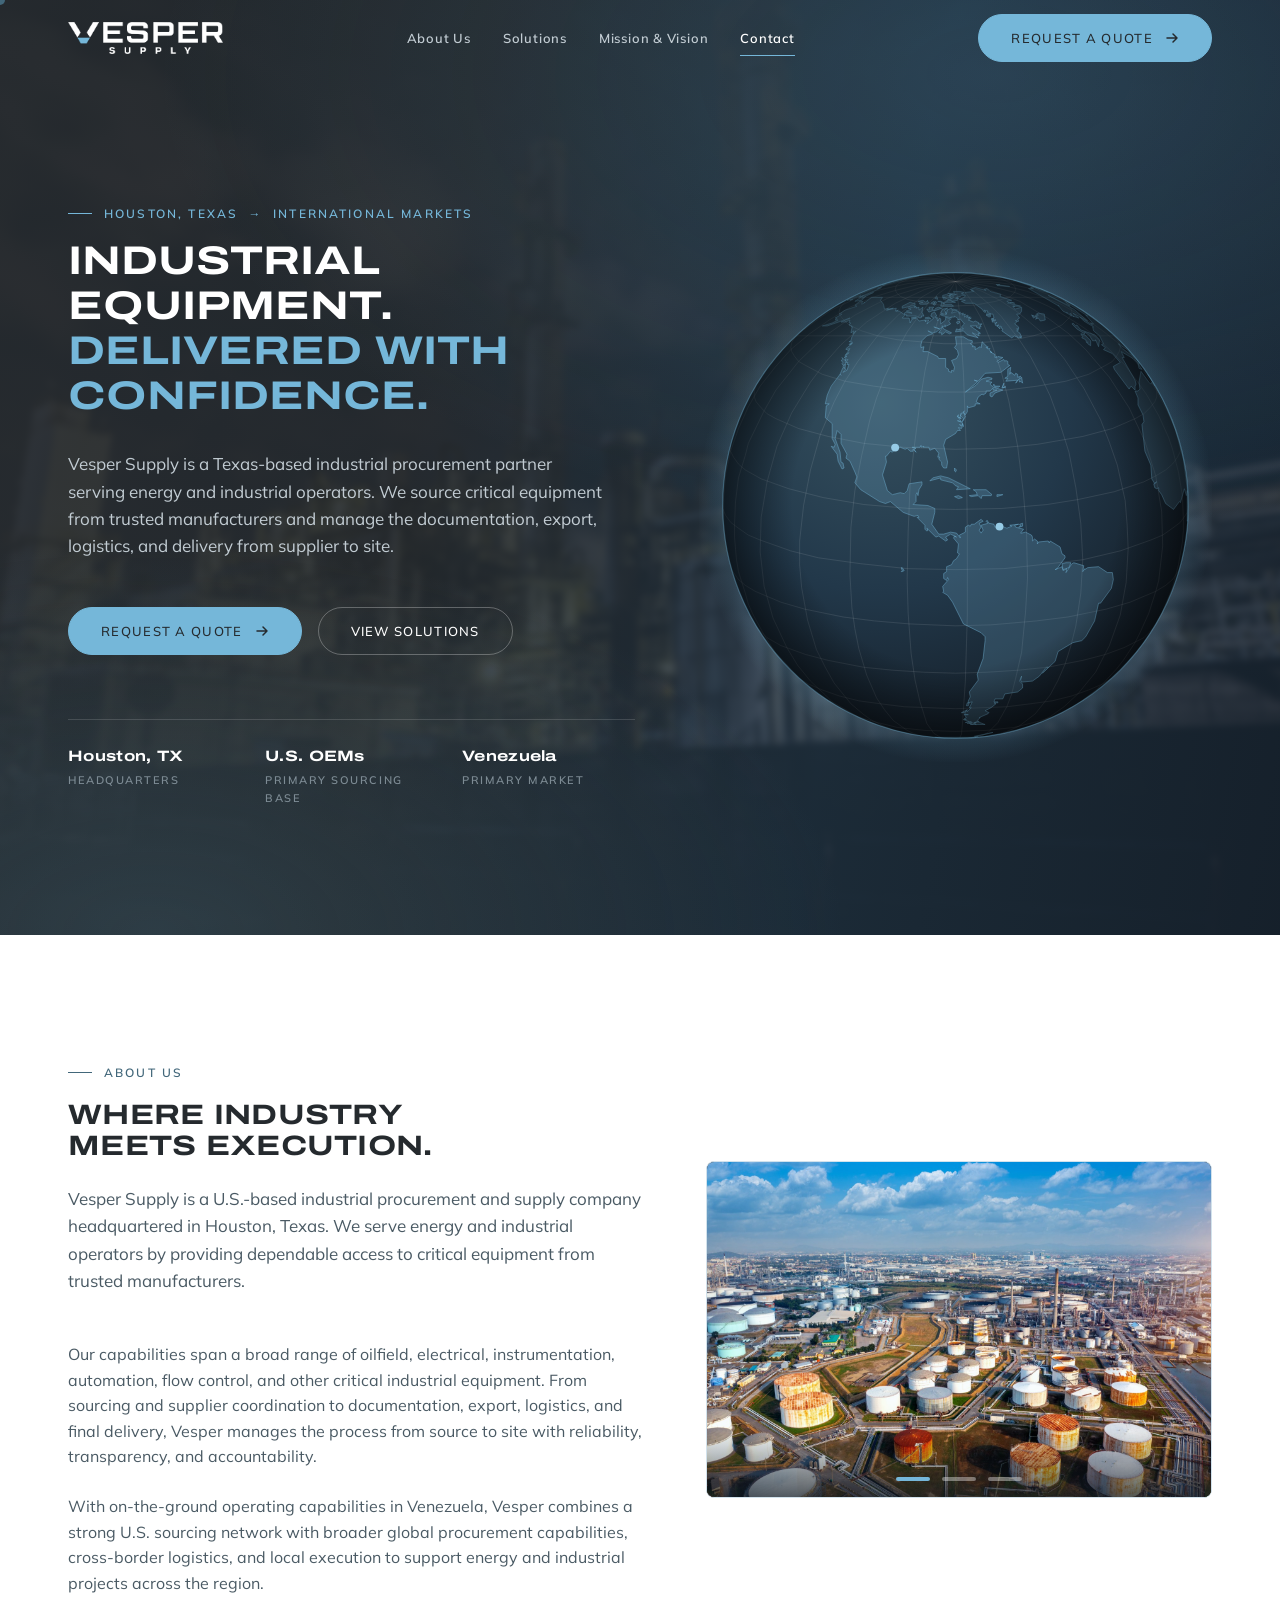
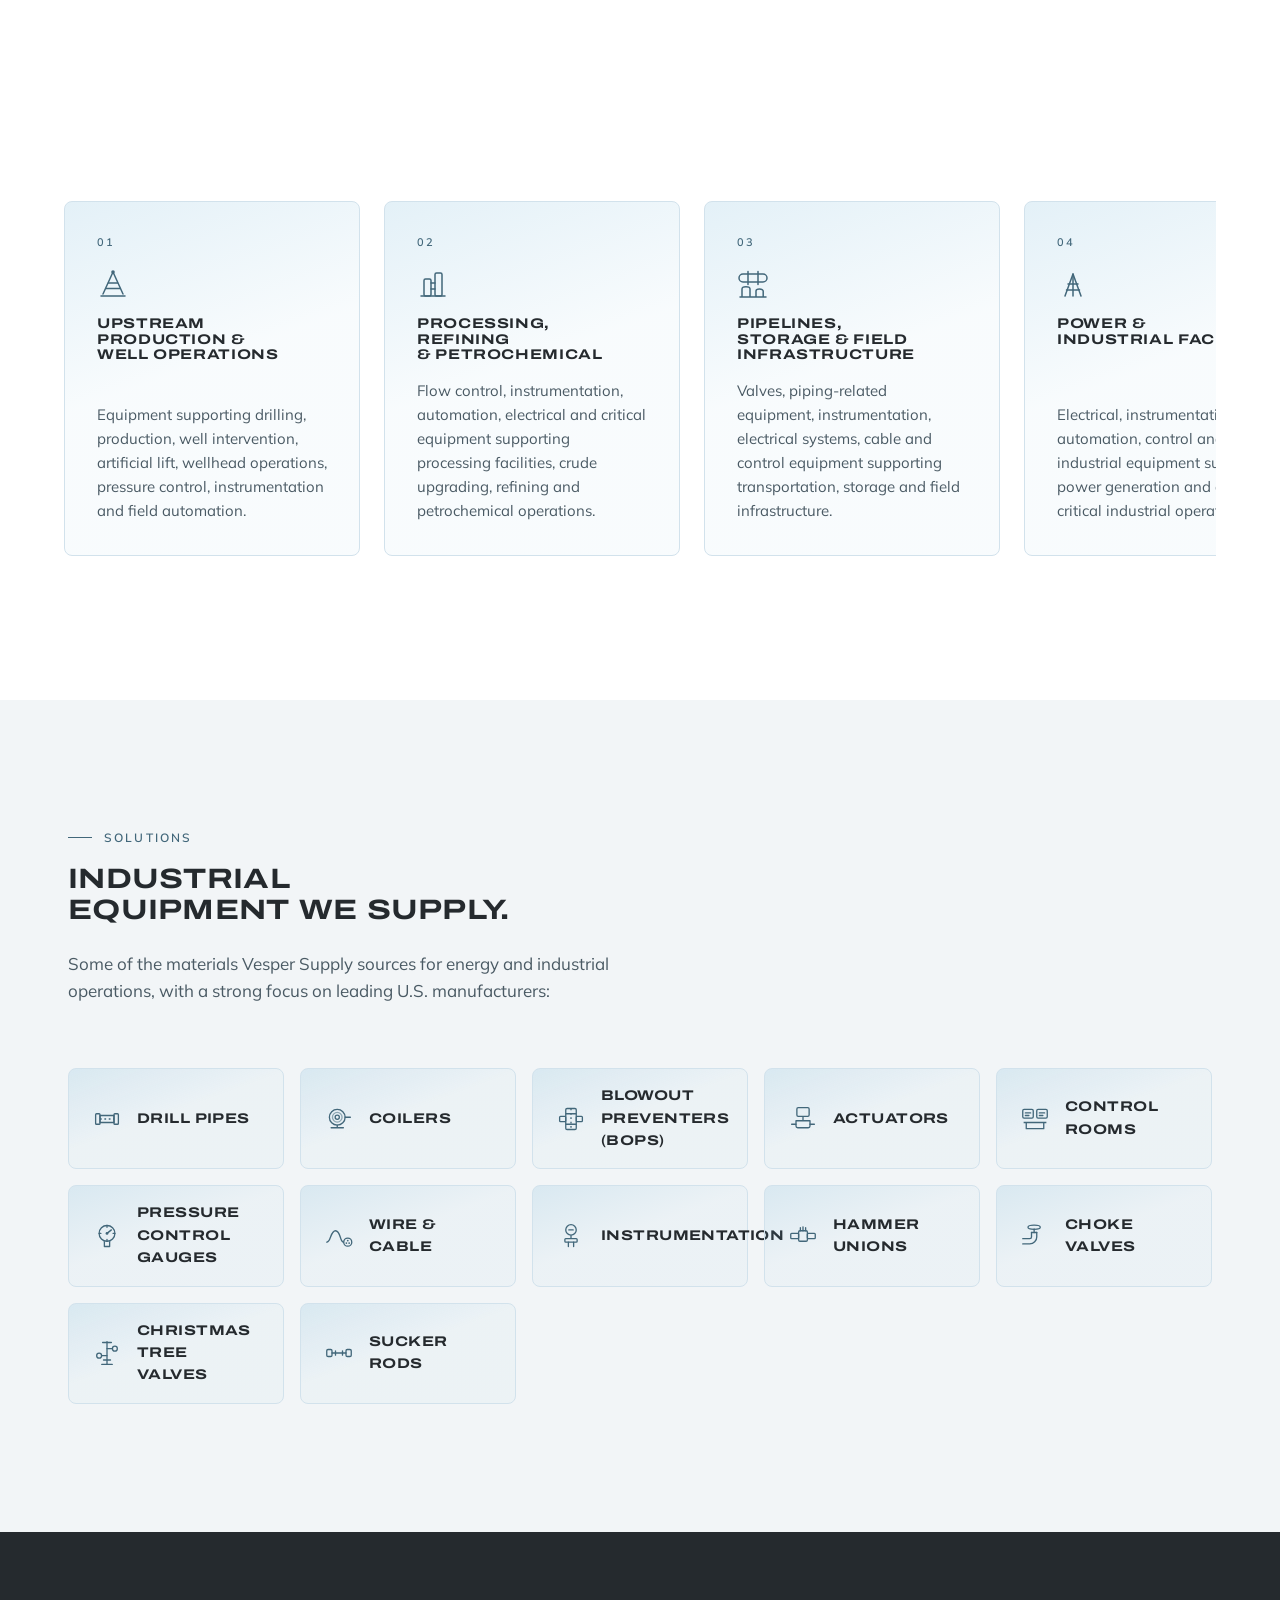
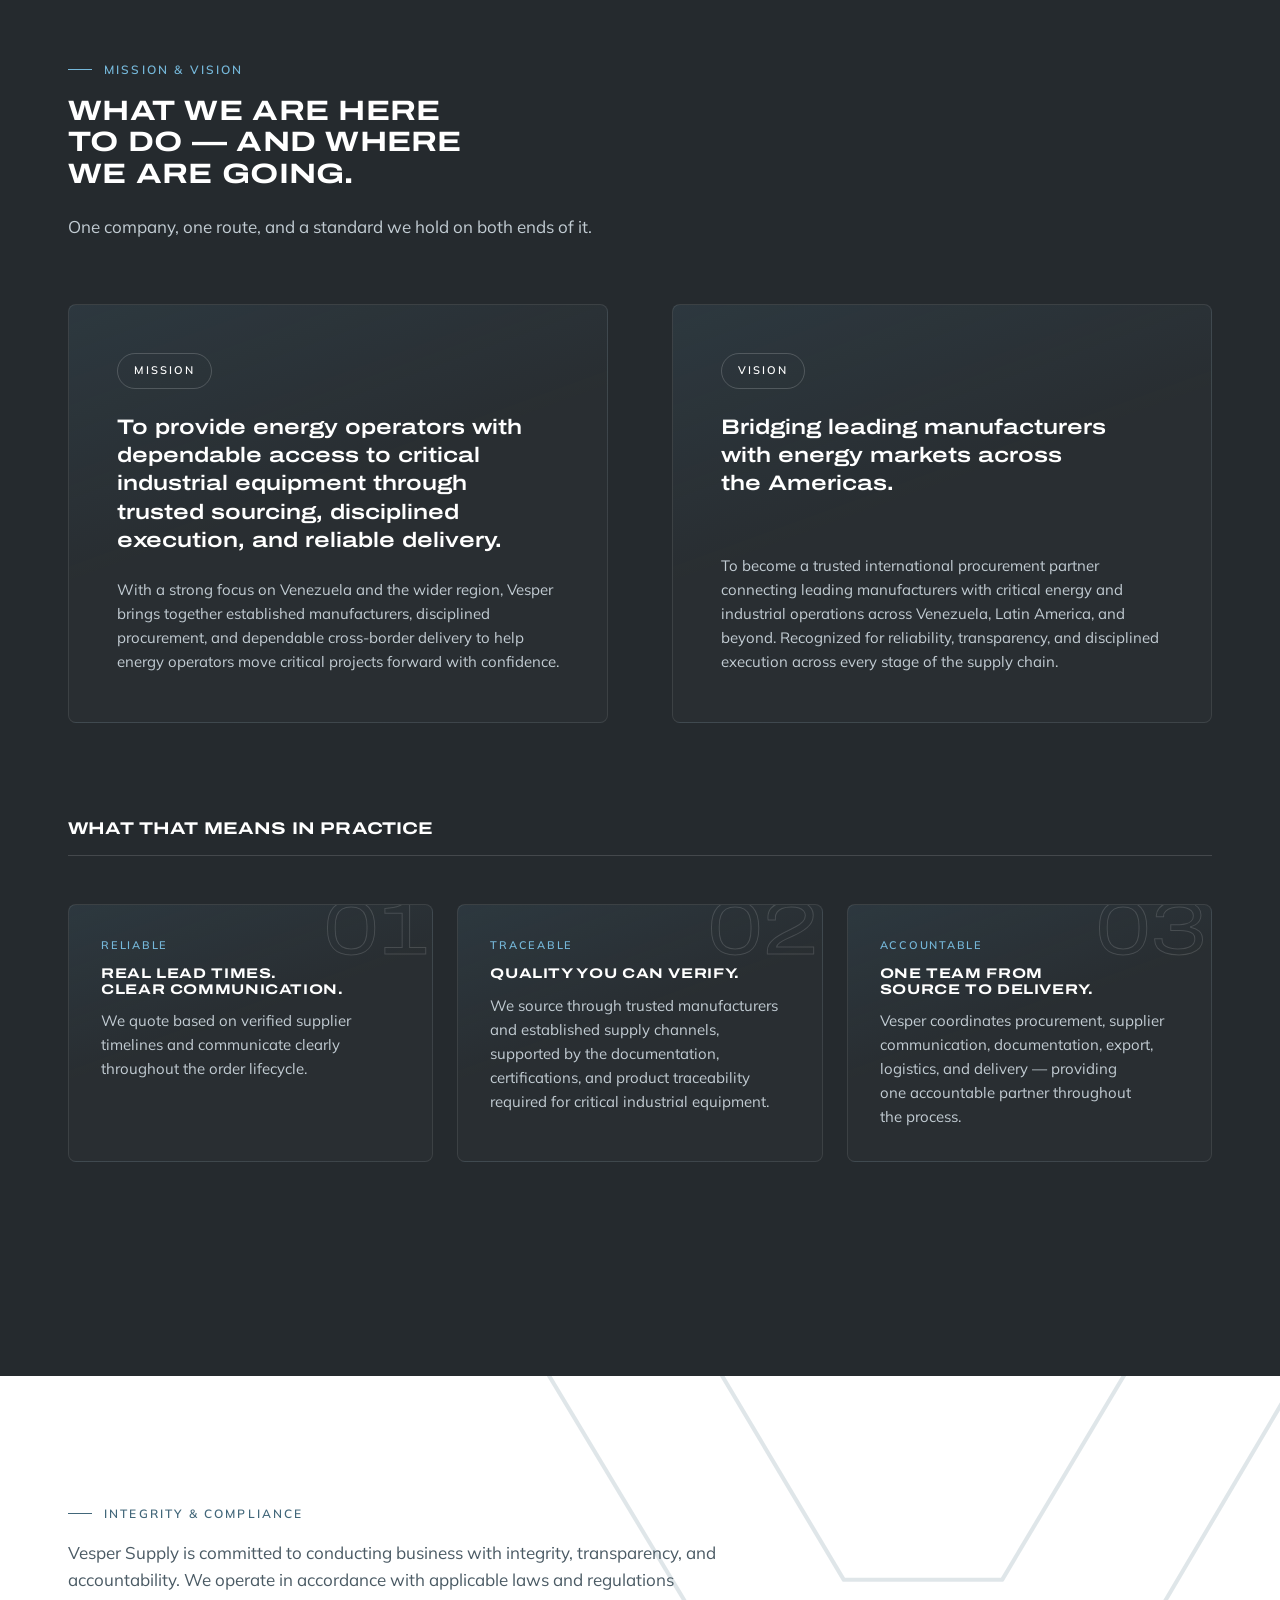
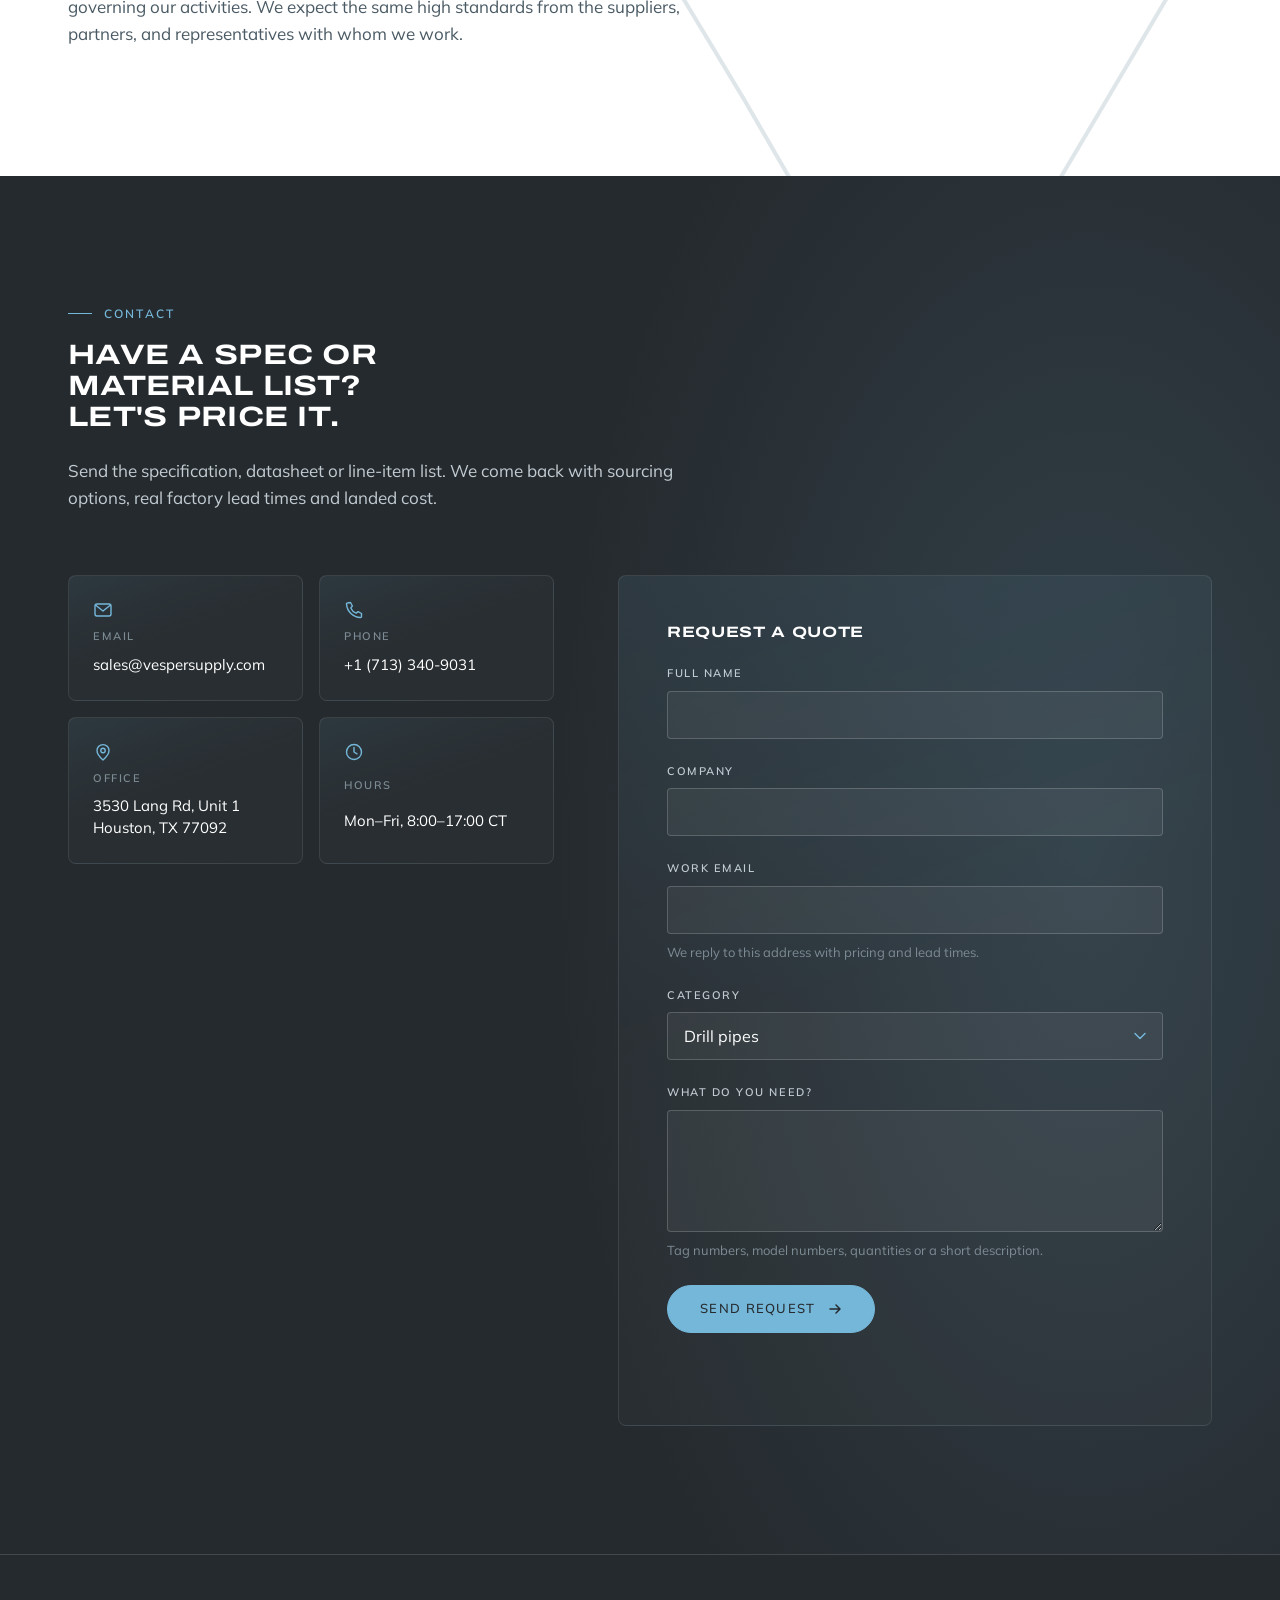
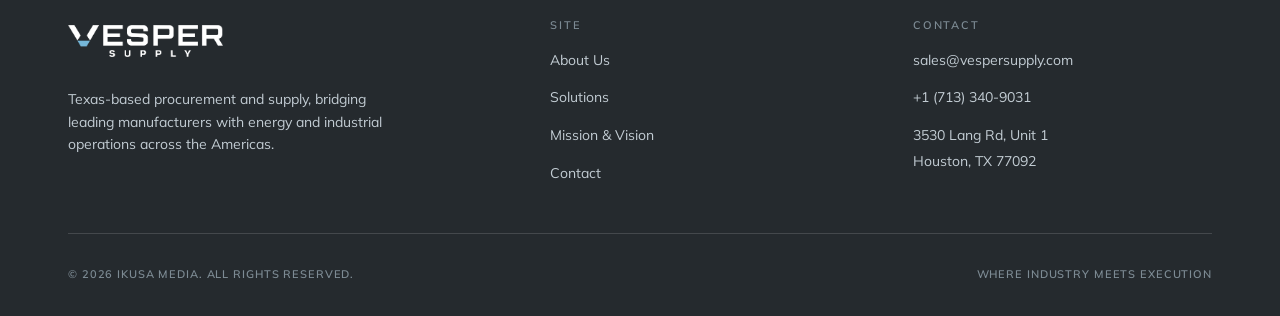
==== index.html @ 7f1e1113 "Drop the hero grid, strengthen the photo, add the traced V - Remove the square grid overlay from the" ====
<!DOCTYPE html>
<html lang="en">
<head>
<meta charset="utf-8">
<meta name="viewport" content="width=device-width, initial-scale=1">
<title>Vesper Supply — Industrial Equipment Procurement &amp; Supply</title>
<meta name="description" content="Texas-based procurement and supply. Vesper Supply sources instrumentation, drill pipes, valves, actuators, cable and other critical industrial equipment for energy and industrial operators, with a strong focus on leading U.S. manufacturers and on serving Venezuela and the wider region.">

<meta property="og:title" content="Vesper Supply — Industrial Equipment Procurement &amp; Supply">
<meta property="og:description" content="Bridging U.S. manufacturing with energy markets across the Americas.">
<meta property="og:type" content="website">

<link rel="preconnect" href="https://fonts.googleapis.com">
<link rel="preconnect" href="https://fonts.gstatic.com" crossorigin>
<!-- Two faces: Archivo Expanded for headings, Avenir for everything else.
     Archivo is SIL Open Font Licensed; the wdth,wght@125 request returns the
     genuine expanded cut, not a stretched normal one. Avenir ships with
     macOS/iOS; Mulish stands in for it elsewhere. -->
<link href="https://fonts.googleapis.com/css2?family=Archivo:wdth,wght@125,600;125,700&family=Mulish:wght@400;500;600;700&display=swap" rel="stylesheet">
<link rel="stylesheet" href="styles.css">
</head>
<body>

<a class="skip-link" href="#main">Skip to content</a>

<!-- Custom dot cursor. Only rendered on devices with a real pointer; main.js
     leaves it out entirely on touch. -->
<div class="cursor" id="cursor" aria-hidden="true"><i class="cursor__dot"></i></div>

<!-- ═══════════════════════════════════════════════════════ HEADER ═══════ -->
<header class="site-header" id="siteHeader">
  <div class="shell site-header__inner">

    <!-- The lockup collapses to the V isotype once About reaches the header
         (main.js toggles .is-compact on the header). Both images are stacked
         and crossfaded, so nothing reflows around them.
         alt is empty on both — the link's aria-label already names it, and
         two identical alts would be announced twice. -->
    <a class="logo" href="#top" aria-label="Vesper Supply — home">
      <span class="logo__stack">
        <img class="logo__full" src="MEDIA/logo/vesper-lockup-light.png"
             alt="" width="862" height="178">
        <img class="logo__mark" src="MEDIA/logo/vesper-isotype-light.png"
             alt="" width="340" height="235">
      </span>
    </a>

    <nav class="nav" aria-label="Primary">
      <a class="nav__link" href="#about">About Us</a>
      <a class="nav__link" href="#solutions">Solutions</a>
      <a class="nav__link" href="#mission">Mission &amp; Vision</a>
      <a class="nav__link" href="#contact">Contact</a>
    </nav>

    <a class="btn btn--primary header__cta" href="#contact">
      Request a quote
      <svg class="btn__arrow" width="14" height="14" viewBox="0 0 14 14" fill="none" aria-hidden="true">
        <path d="M2 7h10M8 3l4 4-4 4" stroke="currentColor" stroke-width="1.5" stroke-linecap="round" stroke-linejoin="round"/>
      </svg>
    </a>

    <button class="menu-toggle" id="menuToggle" type="button" aria-expanded="false" aria-controls="mobileNav">
      <span class="visually-hidden">Toggle menu</span>
      <span class="menu-toggle__bars" aria-hidden="true"></span>
    </button>

  </div>
</header>

<div class="mobile-nav" id="mobileNav">
  <div class="shell">
    <a class="mobile-nav__link" href="#about">About Us</a>
    <a class="mobile-nav__link" href="#solutions">Solutions</a>
    <a class="mobile-nav__link" href="#mission">Mission &amp; Vision</a>
    <a class="mobile-nav__link" href="#contact">Contact</a>
    <a class="btn btn--primary" href="#contact">Request a quote</a>
  </div>
</div>

<main id="main">

<!-- ═══════════════════════════════════════════════════════════ HERO ═══════ -->
<section class="hero" id="top">
  <div class="hero__photo" aria-hidden="true"></div>
  <div class="hero__bg" aria-hidden="true"></div>

  <div class="shell hero__inner">

    <div>
      <p class="eyebrow reveal">Houston, Texas &nbsp;→&nbsp; International markets</p>

      <h1 class="hero__title reveal" data-delay="1">
        Industrial equipment.<br>
        <strong>Delivered with confidence.</strong>
      </h1>

      <p class="hero__lede reveal" data-delay="2">
        Vesper Supply is a Texas-based industrial procurement partner serving energy
        and industrial operators. We source critical equipment from trusted
        manufacturers and manage the documentation, export, logistics, and delivery
        from supplier to site.
      </p>

      <div class="hero__actions reveal" data-delay="3">
        <a class="btn btn--primary" href="#contact">
          Request a quote
          <svg class="btn__arrow" width="14" height="14" viewBox="0 0 14 14" fill="none" aria-hidden="true">
            <path d="M2 7h10M8 3l4 4-4 4" stroke="currentColor" stroke-width="1.5" stroke-linecap="round" stroke-linejoin="round"/>
          </svg>
        </a>
        <a class="btn btn--ghost" href="#solutions">View solutions</a>
      </div>

      <div class="hero__specs reveal" data-delay="4">
        <div class="spec">
          <div class="spec__value">Houston, TX</div>
          <div class="spec__label">Headquarters</div>
        </div>
        <div class="spec">
          <div class="spec__value">U.S. OEMs</div>
          <div class="spec__label">Primary sourcing base</div>
        </div>
        <div class="spec">
          <div class="spec__value">Venezuela</div>
          <div class="spec__label">Primary market</div>
        </div>
      </div>
    </div>

    <!-- ─── SIGNATURE ELEMENT ──────────────────────────────────────────
             Orthographic globe centred on 16°N 78°W. Coastlines are real
             Natural Earth 1:50m data, projected and simplified at build time
             — no mapping library at runtime. Two pinging markers, no frame,
             no labels. ─────────────────────────────────────────────────── -->
    <div class="globe reveal" data-delay="2" id="corridorDiagram">
      <svg class="globe__svg" viewBox="0 0 520 520" role="img"
           aria-label="Globe centred on the Gulf of Mexico and Caribbean, showing the supply route from Houston, Texas to the northern coast of Venezuela.">
        <defs>
          <radialGradient id="globeBody" cx="34%" cy="28%" r="78%">
            <stop offset="0%"   stop-color="#35505F"/>
            <stop offset="52%"  stop-color="#22384A"/>
            <stop offset="100%" stop-color="#131C25"/>
          </radialGradient>
          <radialGradient id="globeLimb" cx="50%" cy="50%" r="50%">
            <stop offset="70%"  stop-color="#000" stop-opacity="0"/>
            <stop offset="100%" stop-color="#000" stop-opacity="0.55"/>
          </radialGradient>
          <radialGradient id="globeHalo" cx="50%" cy="50%" r="50%">
            <stop offset="72%" stop-color="#75B7D9" stop-opacity="0"/>
            <stop offset="88%" stop-color="#75B7D9" stop-opacity="0.16"/>
            <stop offset="100%" stop-color="#75B7D9" stop-opacity="0"/>
          </radialGradient>
          <clipPath id="globeClip"><circle cx="260" cy="260" r="236"/></clipPath>
        </defs>

        <circle cx="260" cy="260" r="262" fill="url(#globeHalo)"/>
        <circle cx="260" cy="260" r="236" fill="url(#globeBody)"/>

        <g clip-path="url(#globeClip)">
          <path class="globe__graticule" d="M73 116 L88 98 L106 82 L124 69 L134 62 L155 52 L177 43 L189 40 L212 35 L236 33 L260 33M27 299 L25 275 L25 252 L27 228 L32 205 L40 182 L50 160 L62 139 L77 120 L93 102 L112 86 L132 72 L153 59 L176 49 L199 42 L223 36 L248 34 L260 33M101 435 L86 418 L78 410 L66 391 L55 371 L50 360 L47 349 L40 327 L38 315 L36 292 L36 280 L37 256 L40 232 L47 209 L50 197 L66 164 L78 143 L101 114 L128 88 L158 67 L191 50 L202 46 L225 39 L248 35 L260 33M161 474 L144 464 L135 459 L128 452 L113 438 L100 422 L89 404 L75 374 L66 342 L62 307 L63 272 L69 236 L79 200 L94 166 L113 135 L128 115 L144 97 L170 74 L199 55 L229 41 L250 35 L260 33M196 487 L188 484 L174 477 L167 472 L154 461 L137 440 L128 424 L119 406 L110 376 L104 343 L102 320 L102 296 L106 260 L113 224 L123 188 L137 155 L148 134 L161 114 L181 88 L203 66 L227 48 L243 39 L260 33M227 494 L222 493 L211 488 L197 478 L188 467 L180 455 L170 432 L162 405 L158 385 L155 364 L153 330 L154 282 L158 245 L165 209 L173 174 L180 151 L188 130 L202 101 L211 84 L222 69 L232 56 L243 45 L260 33M245 495 L238 491 L231 481 L224 459 L219 437 L215 410 L212 369 L211 335 L212 287 L214 238 L218 202 L224 155 L229 124 L235 95 L245 64 L252 46 L260 33M264 496 L266 492 L267 482 L270 438 L272 371 L272 289 L271 203 L268 125 L264 64 L260 33M283 495 L286 494 L293 490 L303 480 L312 464 L317 451 L321 435 L327 409 L331 368 L333 334 L332 286 L329 249 L323 200 L314 154 L306 123 L296 94 L286 70 L275 51 L268 41 L260 33M306 491 L312 489 L324 484 L341 471 L356 452 L364 437 L371 421 L377 402 L382 382 L387 349 L389 315 L387 278 L382 242 L375 206 L364 171 L356 149 L346 128 L336 109 L324 91 L306 68 L293 55 L280 44 L260 33M331 485 L340 482 L356 474 L370 464 L384 451 L402 429 L416 402 L427 371 L433 338 L435 304 L434 280 L432 255 L424 219 L416 196 L407 173 L390 141 L370 111 L348 85 L323 64 L305 52 L287 43 L260 33M375 466 L384 461 L401 448 L409 441 L423 426 L430 417 L442 399 L447 389 L456 369 L463 347 L466 336 L470 301 L469 266 L463 230 L452 195 L436 161 L416 130 L392 102 L375 86 L355 71 L325 53 L293 41 L271 35 L260 33M454 395 L466 375 L471 365 L480 343 L486 320 L490 297 L491 285 L491 274 L490 250 L486 226 L480 203 L476 191 L466 169 L454 148 L447 138 L432 118 L414 100 L396 84 L386 77 L365 64 L354 58 L343 53 L320 44 L296 38 L272 34 L260 33M491 210 L488 198 L480 176 L475 165 L464 144 L451 124 L443 115 L427 97 L408 82 L388 68 L367 56 L344 47 L333 43 L321 40 L297 35 L272 33 L260 33M410 78 L392 65 L372 53 L362 49 L340 41 L318 36 L295 33 L272 32 L260 33M350 42 L331 36 L321 33 L301 31 L281 31 L260 33M317 31 L301 28 L285 28 L268 31 L260 33M288 26 L277 27 L260 33M273 24 L268 26 L260 33M257 24 L258 26 L260 33M241 25 L249 26 L260 33M220 27 L227 27 L240 27 L260 33M197 33 L206 31 L224 29 L242 30 L260 33M155 49 L165 44 L185 38 L206 33 L227 31 L238 31 L260 33M158 473 L177 479 L201 485 L229 488 L260 489 L291 488 L319 485 L343 479 L362 473M101 435 L111 441 L125 447 L142 453 L162 458 L184 461 L208 464 L260 466 L312 464 L336 461 L358 458 L378 453 L395 447 L409 441 L419 435M60 385 L69 394 L83 402 L108 411 L131 417 L167 424 L197 427 L228 429 L260 430 L292 429 L323 427 L353 424 L389 417 L412 411 L431 404 L451 394 L460 385M33 325 L40 335 L47 341 L57 347 L83 358 L107 365 L146 373 L178 377 L213 380 L260 382 L296 381 L342 377 L374 373 L413 365 L437 358 L463 347 L473 341 L480 335 L487 325M24 260 L24 263 L27 270 L32 277 L40 283 L50 290 L62 295 L93 306 L121 313 L164 319 L211 324 L260 325 L309 324 L356 319 L389 315 L427 306 L458 295 L470 290 L480 283 L488 277 L493 270 L495 267 L496 260M32 198 L32 205 L35 211 L40 218 L47 224 L63 233 L91 243 L126 252 L167 259 L213 263 L260 264 L307 263 L353 259 L384 254 L421 246 L451 236 L463 230 L473 224 L480 218 L485 211 L488 205 L488 198M58 138 L56 144 L56 150 L58 155 L63 161 L69 167 L78 172 L101 182 L131 190 L167 197 L207 201 L260 203 L302 202 L343 198 L389 190 L419 182 L442 172 L451 167 L457 161 L462 155 L464 150 L464 144 L462 138M97 90 L94 95 L93 100 L94 104 L97 109 L101 114 L108 118 L125 127 L148 134 L177 139 L208 143 L243 145 L277 145 L312 143 L343 139 L372 134 L395 127 L412 118 L419 114 L423 109 L426 104 L427 100 L426 95 L421 88 L99 88 L97 90M145 57 L143 60 L142 64 L143 67 L145 70 L152 77 L165 83 L181 88 L201 92 L224 94 L248 96 L272 96 L296 94 L319 92 L339 88 L355 83 L368 77 L375 70 L377 67 L378 64 L377 60 L375 57 L370 52 L365 49 L155 49 L150 52 L145 57M200 37 L199 41 L200 44 L204 48 L211 51 L229 55 L254 58 L279 57 L301 53 L316 48 L320 44 L321 41 L320 38 L317 35 L305 30 L288 26 L266 24 L244 25 L224 27 L209 32 L204 34 L200 37"/>
          <path class="globe__land" d="M273 463L271 463L272 460L274 460L273 463ZM308 140L309 141L310 139L311 140L307 141L309 136L308 140ZM263 250L267 252L263 253L259 251L263 250ZM306 249L308 249L302 251L302 249L306 249ZM300 139L305 139L304 140L300 140L298 138L299 137L300 139ZM282 479L290 482L275 482L278 482L278 481L281 482L279 481L281 480L279 480L282 479ZM245 230L253 232L275 243L261 244L263 241L260 240L257 237L245 234L245 232L234 235L237 232L245 230ZM301 36L315 38L302 37L305 36L301 36ZM445 116L449 122L446 121L445 116ZM295 67L296 68L294 69L291 67L295 67ZM147 112L149 113L148 121L146 119L148 117L146 118L145 116L146 115L144 113L146 112L145 110L147 112ZM283 244L291 244L297 249L296 250L287 250L286 253L283 250L276 251L274 250L282 249L281 246L278 244L283 244ZM372 318L377 318L375 323L369 325L368 319L372 318ZM379 75L382 78L383 77L387 82L401 87L406 92L405 99L402 92L402 93L399 93L396 88L391 84L391 86L383 81L378 76L379 75ZM388 86L391 87L397 93L397 98L394 96L394 94L393 95L392 92L388 90L389 89L387 86L388 86ZM177 44L165 50L169 48L165 52L158 53L167 47L163 49L177 44ZM344 65L350 66L351 72L346 73L344 70L341 71L343 70L341 69L339 70L338 68L339 68L337 67L343 69L341 67L344 67L342 66L344 65ZM261 224L260 226L259 225L259 222L261 224ZM328 281L324 282L326 281L325 279L328 278L328 281ZM206 323L208 326L206 327L205 327L206 326L205 323L206 323ZM249 66L251 66L250 64L252 64L251 63L252 62L251 62L256 60L257 63L256 65L263 63L263 65L265 64L264 66L268 65L267 67L270 66L269 69L272 67L273 68L271 69L275 69L273 70L276 70L273 72L278 74L280 73L284 75L283 76L287 76L285 77L286 79L284 79L285 81L281 79L282 78L275 78L285 85L285 86L283 85L284 88L277 85L283 90L272 87L268 83L260 84L261 81L264 82L264 81L268 81L266 79L269 76L265 71L262 72L263 71L259 68L259 69L255 69L256 70L245 67L245 66L248 66L245 65L247 61L252 60L249 62L251 66L249 66ZM264 43L269 44L266 45L268 45L265 48L261 49L263 50L260 50L263 50L262 52L256 53L260 54L249 54L252 53L251 52L256 52L252 51L257 50L255 50L254 47L258 49L257 47L261 46L254 47L257 46L253 47L256 46L252 45L259 45L258 43L264 43ZM239 64L241 68L239 69L242 70L241 70L242 73L244 70L245 71L245 76L250 72L250 69L255 71L253 73L255 76L251 78L249 77L250 79L246 78L247 79L244 81L238 79L244 81L241 84L237 85L232 83L237 86L231 88L226 93L225 97L225 100L228 99L227 104L232 104L242 109L243 111L250 111L250 120L253 122L253 124L256 125L256 123L257 123L258 124L259 120L256 113L261 111L263 107L262 103L259 100L261 97L260 89L268 89L273 92L277 93L277 95L275 96L278 98L277 99L280 99L280 102L285 99L286 100L287 94L292 99L291 100L293 99L292 101L295 101L294 102L297 105L295 104L300 107L300 110L302 109L302 110L303 109L308 110L302 114L303 115L309 112L310 114L311 113L313 114L313 117L315 118L306 125L290 126L283 134L279 133L282 134L282 135L270 145L281 138L286 132L293 130L297 131L297 132L291 134L297 135L295 137L298 140L308 143L300 146L297 150L295 149L295 146L302 143L298 143L298 141L295 144L291 144L291 146L288 148L287 147L283 150L281 155L285 157L280 157L280 159L273 161L272 159L272 165L270 168L268 166L269 164L268 165L270 170L267 175L268 172L265 169L267 166L265 167L265 171L262 170L263 168L262 170L266 172L263 171L266 175L262 174L267 176L268 180L267 177L267 179L264 178L267 180L266 182L263 181L265 184L262 184L260 187L250 193L248 199L252 216L251 222L248 222L246 219L246 216L243 213L244 211L242 211L243 207L239 202L234 204L233 201L227 201L228 200L225 201L225 199L224 201L216 201L220 202L218 203L220 206L217 203L217 205L214 205L211 202L209 203L204 201L201 203L200 202L196 206L194 205L190 210L189 210L190 216L186 229L191 245L196 249L204 247L208 248L211 245L213 238L226 236L226 239L223 244L222 250L221 247L220 249L220 256L217 259L232 260L239 263L239 267L236 279L243 289L248 289L255 287L261 288L265 293L264 290L270 287L270 282L273 280L275 281L276 279L279 279L286 274L288 276L284 278L286 282L284 285L286 288L288 285L286 280L293 278L291 276L292 275L294 278L299 279L300 282L307 281L312 283L317 281L315 280L324 279L320 280L321 282L329 284L326 288L327 288L331 287L337 290L338 292L338 296L340 294L343 296L343 299L344 297L354 296L355 298L356 296L366 302L368 309L371 311L371 313L363 324L361 325L368 322L369 326L373 324L372 328L378 319L380 318L390 321L389 327L391 324L391 325L394 323L405 322L414 328L419 328L420 335L418 344L407 359L405 359L401 377L392 393L388 397L379 399L364 408L361 418L348 430L354 424L352 424L345 433L338 438L327 439L326 437L327 433L325 438L328 441L328 445L323 449L310 451L308 456L300 456L299 459L303 459L303 460L299 460L301 461L296 465L290 468L294 470L293 471L284 475L285 475L282 478L284 479L276 481L274 481L277 480L272 481L276 479L270 480L274 479L268 477L271 477L269 476L271 475L269 472L273 472L269 472L270 470L266 470L272 467L270 469L272 468L272 469L276 465L274 465L277 459L273 460L273 458L275 454L274 449L283 437L282 431L288 415L290 397L290 393L286 389L268 380L257 358L252 351L247 348L248 347L247 342L253 335L252 333L251 336L248 334L248 329L251 327L251 322L256 320L258 316L261 314L264 309L262 308L263 299L258 293L259 291L261 292L255 289L250 292L252 295L250 296L243 291L240 292L232 284L231 283L232 285L231 286L229 284L229 280L221 272L223 272L222 270L218 271L207 267L194 256L189 258L183 256L164 244L158 237L160 231L158 226L153 215L149 212L150 208L144 197L144 188L140 184L138 192L143 206L144 216L146 217L147 222L145 223L141 215L140 208L134 200L137 201L138 198L135 192L135 177L128 171L129 159L132 157L128 157L130 148L134 139L143 127L144 128L143 127L146 120L149 122L146 125L150 123L152 117L150 117L151 115L149 115L151 112L148 113L149 111L147 110L150 109L148 109L152 105L148 108L151 104L151 102L152 103L153 101L149 102L149 101L155 96L153 97L156 95L152 97L155 94L152 94L154 93L155 89L159 83L156 86L157 83L154 85L155 80L156 79L154 79L155 78L152 77L154 75L152 75L153 72L149 74L144 74L153 70L130 78L125 78L135 75L141 72L138 72L140 70L138 70L145 66L142 66L148 62L160 58L158 57L163 53L166 53L165 55L165 56L168 54L167 55L175 49L186 49L184 52L187 56L188 61L192 60L191 61L197 60L190 62L200 60L199 63L202 62L200 63L203 63L209 67L206 70L213 70L214 75L216 71L220 70L215 70L220 69L223 73L229 72L230 74L229 72L233 72L231 76L238 70L235 68L236 65L239 64ZM236 59L238 59L236 61L238 62L233 64L231 61L234 61L233 59L236 59ZM248 81L256 85L254 86L250 84L246 87L246 85L243 85L247 79L248 81ZM264 73L264 75L262 76L261 74L264 73ZM258 61L262 62L258 63L257 61L258 61ZM241 54L239 57L237 56L239 55L235 55L238 53L239 55L239 53L241 54ZM241 48L242 51L239 50L241 48ZM251 46L255 49L248 51L247 49L250 49L247 49L247 47L251 46ZM245 53L249 55L247 55L249 56L256 56L258 58L245 58L246 54L242 53L245 53ZM231 53L233 54L231 56L224 56L223 55L227 54L222 53L227 52L230 54L232 52L231 53ZM243 59L246 60L238 63L240 60L243 59ZM233 69L235 71L229 70L233 69ZM218 59L221 59L220 60L223 59L223 62L227 59L226 64L228 68L225 68L226 69L224 70L220 68L210 68L211 67L208 66L209 64L216 65L210 63L215 61L212 60L220 58L218 59ZM217 55L219 55L219 57L206 60L206 58L214 54L217 55ZM316 120L315 127L316 125L320 128L321 126L323 127L323 130L326 129L325 131L325 132L327 130L328 136L326 134L325 135L324 132L321 136L323 133L311 134L313 131L310 131L313 129L313 122L316 120ZM280 39L291 42L289 41L292 40L295 43L306 46L305 48L317 52L312 53L314 54L313 55L317 54L320 55L315 54L315 55L326 58L318 58L320 58L319 59L320 61L327 59L327 63L325 66L322 66L325 70L323 71L324 73L323 74L321 72L322 74L320 76L324 79L324 81L322 81L324 82L322 83L325 85L327 89L325 89L327 90L323 90L323 89L321 89L320 88L317 90L307 83L308 81L306 80L307 79L305 78L305 81L302 78L304 77L302 78L300 77L302 74L300 76L300 74L297 74L298 72L301 72L297 73L297 71L299 71L296 71L299 70L298 66L291 66L296 66L292 64L293 63L289 62L291 64L289 64L287 61L279 55L270 55L266 53L270 52L264 51L269 49L270 47L267 47L270 45L270 44L279 43L276 42L278 42L275 41L280 39ZM239 495L273 496L298 490L279 494L283 494L280 495L281 495L239 495ZM223 27L186 37L189 36L181 40L185 39L177 43L162 49L164 47L153 52L156 51L150 52L188 35L223 27ZM495 276L495 245L494 250L492 243L488 257L487 256L481 264L473 258L469 249L466 245L466 242L464 243L462 242L461 238L464 236L462 238L459 233L458 219L452 205L449 178L451 175L450 168L445 158L445 151L442 144L445 144L447 142L446 135L448 124L456 135L458 137L459 135L462 139L462 137L455 127L471 154L483 183L491 213L495 244L495 276ZM434 100L447 116L434 102L425 96L429 101L439 108L446 117L440 111L428 104L431 110L429 110L430 112L442 133L443 137L442 139L442 143L438 139L436 142L421 122L420 119L427 115L419 106L410 102L412 100L408 97L410 96L406 88L400 83L399 79L400 79L390 73L386 69L399 77L397 75L400 76L392 67L394 68L372 54L371 53L376 58L354 47L380 61L394 73L379 65L385 70L379 68L380 69L376 65L378 68L373 65L373 64L373 65L369 63L364 57L365 58L334 40L338 40L336 39L339 40L337 39L338 38L346 42L354 44L318 31L351 42L381 57L409 77L434 100Z"/>
        </g>

        <circle cx="260" cy="260" r="236" fill="url(#globeLimb)" pointer-events="none"/>
        <circle class="globe__rim" cx="260" cy="260" r="236"/>

        <g class="ping">
          <circle class="ping__wave" cx="198.8" cy="201.3" r="7"/>
          <circle class="ping__wave ping__wave--b" cx="198.8" cy="201.3" r="7"/>
          <circle class="ping__core" cx="198.8" cy="201.3" r="4"/>
        </g>

        <g class="ping">
          <circle class="ping__wave" cx="304.6" cy="281.4" r="7"/>
          <circle class="ping__wave ping__wave--b" cx="304.6" cy="281.4" r="7"/>
          <circle class="ping__core" cx="304.6" cy="281.4" r="4"/>
        </g>
      </svg>
    </div>

  </div>
</section>

<!-- ═══════════════════════════════════════════════════════ ABOUT US ═══════ -->
<section class="band" id="about">
  <div class="shell">

    <div class="about__layout">

      <div class="about__copy">

        <div class="section-head reveal">
          <p class="eyebrow">About us</p>
          <h2 class="section-title">Where industry meets execution.</h2>
          <p class="section-lede">
            Vesper Supply is a U.S.-based industrial procurement and supply company
            headquartered in Houston, Texas. We serve energy and industrial operators
            by providing dependable access to critical equipment from trusted
            manufacturers.
          </p>
        </div>

        <div class="about__text reveal" data-delay="1">
          <p>
            Our capabilities span a broad range of oilfield, electrical,
            instrumentation, automation, flow control, and other critical industrial
            equipment. From sourcing and supplier coordination to documentation,
            export, logistics, and final delivery, Vesper manages the process from
            source to site with reliability, transparency, and accountability.
          </p>
          <p>
            With on-the-ground operating capabilities in Venezuela, Vesper combines a
            strong U.S. sourcing network with broader global procurement capabilities,
            cross-border logistics, and local execution to support energy and
            industrial projects across the region.
          </p>
        </div>

      </div>

      <div class="about__media reveal" data-delay="1">
        <div class="slider" id="aboutSlider" role="group" aria-roledescription="carousel"
             aria-label="Vesper Supply operations">
          <ul class="slider__track">
        <li class="slider__slide is-current">
          <img src="MEDIA/about-refinery-aerial.jpg" alt="Aerial view of a refinery tank farm and processing facility" width="1600" height="1067"
               loading="eager" decoding="async">
        </li>
        <li class="slider__slide">
          <img src="MEDIA/about-refinery-night.jpg" alt="Refinery lit at night, reflected in the water alongside it" width="1600" height="1067"
               loading="lazy" decoding="async">
        </li>
        <li class="slider__slide">
          <img src="MEDIA/about-ship.jpg" alt="Cargo vessel under way on open ocean at first light" width="1600" height="1067"
               loading="lazy" decoding="async">
        </li>
          </ul>

          <div class="slider__dots">
        <button class="slider__dot is-current" type="button"
                data-slide="0" aria-label="Show image 1 of 3"
                aria-current="true"></button>
        <button class="slider__dot" type="button"
                data-slide="1" aria-label="Show image 2 of 3"
                aria-current="false"></button>
        <button class="slider__dot" type="button"
                data-slide="2" aria-label="Show image 3 of 3"
                aria-current="false"></button>
          </div>
        </div>
      </div>

    </div>

    <div class="block">

      <div class="block__head reveal">
        <h3 class="block__title">Who we serve</h3>
        <div class="scroller__nav" id="industryNav">
          <button class="scroller__btn" type="button" data-scroll="prev" aria-controls="industryScroller" aria-label="Show previous industries">
            <svg viewBox="0 0 16 16" fill="none" aria-hidden="true"><path d="M10 3 5 8l5 5" stroke="currentColor" stroke-width="1.6" stroke-linecap="round" stroke-linejoin="round"/></svg>
          </button>
          <button class="scroller__btn" type="button" data-scroll="next" aria-controls="industryScroller" aria-label="Show next industries">
            <svg viewBox="0 0 16 16" fill="none" aria-hidden="true"><path d="M6 3l5 5-5 5" stroke="currentColor" stroke-width="1.6" stroke-linecap="round" stroke-linejoin="round"/></svg>
          </button>
        </div>
      </div>

      <!-- Horizontal card scroller. Native overflow scrolling means touch and
           trackpad swipe work with no JS; the arrows and arrow-key handling
           are progressive enhancement on top. -->
      <div class="scroller reveal" id="industryScroller" data-delay="1"
           role="region" aria-label="Industries we serve" tabindex="0">
        <ul class="scroller__track">
        <li class="ind-card">
          <span class="ind-card__num">01</span>
          <svg class="ind-card__icon" viewBox="0 0 32 32" fill="none" aria-hidden="true"><path d="M16 4 L6 26 M16 4 L26 26" stroke="currentColor" stroke-width="1.5" stroke-linecap="round"/><path d="M11.5 15h9M9 20.5h14M4 28h24" stroke="currentColor" stroke-width="1.5" stroke-linecap="round"/><circle cx="16" cy="4" r="1.8" fill="currentColor"/></svg>
          <h4 class="ind-card__title">Upstream production &amp; well operations</h4>
          <p class="ind-card__body">Equipment supporting drilling, production, well intervention, artificial lift, wellhead operations, pressure control, instrumentation and field automation.</p>
        </li>
        <li class="ind-card">
          <span class="ind-card__num">02</span>
          <svg class="ind-card__icon" viewBox="0 0 32 32" fill="none" aria-hidden="true"><path d="M4 28h24" stroke="currentColor" stroke-width="1.5" stroke-linecap="round"/><rect x="7" y="11" width="7" height="17" rx="1.5" stroke="currentColor" stroke-width="1.5"/><rect x="18" y="5" width="7" height="23" rx="1.5" stroke="currentColor" stroke-width="1.5"/><path d="M14 15h4M14 21h4" stroke="currentColor" stroke-width="1.5" stroke-linecap="round"/></svg>
          <h4 class="ind-card__title">Processing, refining &amp; petrochemical</h4>
          <p class="ind-card__body">Flow control, instrumentation, automation, electrical and critical equipment supporting processing facilities, crude upgrading, refining and petrochemical operations.</p>
        </li>
        <li class="ind-card">
          <span class="ind-card__num">03</span>
          <svg class="ind-card__icon" viewBox="0 0 32 32" fill="none" aria-hidden="true"><rect x="2" y="6" width="28" height="8" rx="4" stroke="currentColor" stroke-width="1.5"/><path d="M11 3.5v13M21 3.5v13" stroke="currentColor" stroke-width="1.5" stroke-linecap="round"/><path d="M3 29h26" stroke="currentColor" stroke-width="1.5" stroke-linecap="round"/><path d="M5 29V21a4 2.2 0 0 1 8 0v8" stroke="currentColor" stroke-width="1.5" stroke-linejoin="round"/><path d="M19 29v-6a3.6 2 0 0 1 7.2 0v6" stroke="currentColor" stroke-width="1.5" stroke-linejoin="round"/></svg>
          <h4 class="ind-card__title">Pipelines, storage &amp; field infrastructure</h4>
          <p class="ind-card__body">Valves, piping-related equipment, instrumentation, electrical systems, cable and control equipment supporting transportation, storage and field infrastructure.</p>
        </li>
        <li class="ind-card">
          <span class="ind-card__num">04</span>
          <svg class="ind-card__icon" viewBox="0 0 32 32" fill="none" aria-hidden="true"><path d="M8 28 L16 6 L24 28" stroke="currentColor" stroke-width="1.5" stroke-linecap="round" stroke-linejoin="round"/><path d="M16 6v22M11 16h10M9.5 22h13" stroke="currentColor" stroke-width="1.5" stroke-linecap="round"/></svg>
          <h4 class="ind-card__title">Power &amp; industrial facilities</h4>
          <p class="ind-card__body">Electrical, instrumentation, automation, control and industrial equipment supporting power generation and other critical industrial operations.</p>
        </li>
        </ul>
      </div>

    </div>

  </div>
</section>

<!-- ══════════════════════════════════════════════════════ SOLUTIONS ═══════ -->
<section class="band band--sunken" id="solutions">
  <div class="shell">

    <div class="section-head reveal">
      <p class="eyebrow">Solutions</p>
      <h2 class="section-title">Industrial equipment we supply.</h2>
      <p class="section-lede">
        Some of the materials Vesper Supply sources for energy and industrial
        operations, with a strong focus on leading U.S. manufacturers:
      </p>
    </div>

    <ul class="kit reveal" data-delay="1">
        <li class="kit__item">
          <svg class="kit__icon" viewBox="0 0 32 32" fill="none" aria-hidden="true"><rect x="8" y="12" width="16" height="8" stroke="currentColor" stroke-width="1.5" stroke-linejoin="round"/><rect x="3" y="10" width="5" height="12" rx="1" stroke="currentColor" stroke-width="1.5" stroke-linejoin="round"/><rect x="24" y="10" width="5" height="12" rx="1" stroke="currentColor" stroke-width="1.5" stroke-linejoin="round"/><path d="M8 16h16" stroke="currentColor" stroke-width="1.5" stroke-dasharray="2 3"/></svg>
          <span>Drill pipes</span>
        </li>
        <li class="kit__item">
          <svg class="kit__icon" viewBox="0 0 32 32" fill="none" aria-hidden="true"><circle cx="14" cy="14" r="9" stroke="currentColor" stroke-width="1.5"/><circle cx="14" cy="14" r="5.5" stroke="currentColor" stroke-width="1.5" opacity="0.55"/><circle cx="14" cy="14" r="2.4" stroke="currentColor" stroke-width="1.5"/><path d="M23 14h6" stroke="currentColor" stroke-width="1.5" stroke-linecap="round"/><path d="M7 26h14M14 23v3" stroke="currentColor" stroke-width="1.5" stroke-linecap="round"/></svg>
          <span>Coilers</span>
        </li>
        <li class="kit__item">
          <svg class="kit__icon" viewBox="0 0 32 32" fill="none" aria-hidden="true"><rect x="10" y="4" width="12" height="24" rx="1.5" stroke="currentColor" stroke-width="1.5" stroke-linejoin="round"/><path d="M10 10h12M10 22h12" stroke="currentColor" stroke-width="1.5"/><rect x="3" y="13" width="7" height="6" rx="1" stroke="currentColor" stroke-width="1.5" stroke-linejoin="round"/><rect x="22" y="13" width="7" height="6" rx="1" stroke="currentColor" stroke-width="1.5" stroke-linejoin="round"/><path d="M16 4v24" stroke="currentColor" stroke-width="1.5" stroke-dasharray="2 3"/></svg>
          <span>Blowout preventers (BOPs)</span>
        </li>
        <li class="kit__item">
          <svg class="kit__icon" viewBox="0 0 32 32" fill="none" aria-hidden="true"><rect x="9" y="3" width="14" height="10" rx="1.5" stroke="currentColor" stroke-width="1.5" stroke-linejoin="round"/><path d="M16 13v5" stroke="currentColor" stroke-width="1.5"/><path d="M8 18h16v6a2 2 0 0 1-2 2H10a2 2 0 0 1-2-2z" stroke="currentColor" stroke-width="1.5" stroke-linejoin="round"/><path d="M3 22h5M24 22h5" stroke="currentColor" stroke-width="1.5" stroke-linecap="round"/></svg>
          <span>Actuators</span>
        </li>
        <li class="kit__item">
          <svg class="kit__icon" viewBox="0 0 32 32" fill="none" aria-hidden="true"><rect x="2" y="5" width="12" height="10" rx="1.5" stroke="currentColor" stroke-width="1.5" stroke-linejoin="round"/><rect x="18" y="5" width="12" height="10" rx="1.5" stroke="currentColor" stroke-width="1.5" stroke-linejoin="round"/><path d="M5 9h6M5 12h4M21 9h6M21 12h4" stroke="currentColor" stroke-width="1.5" stroke-linecap="round"/><path d="M3 20h26M6 20v7h20v-7" stroke="currentColor" stroke-width="1.5" stroke-linejoin="round"/></svg>
          <span>Control rooms</span>
        </li>
        <li class="kit__item">
          <svg class="kit__icon" viewBox="0 0 32 32" fill="none" aria-hidden="true"><circle cx="16" cy="13" r="9" stroke="currentColor" stroke-width="1.5"/><path d="M16 13l5-4" stroke="currentColor" stroke-width="1.5" stroke-linecap="round"/><circle cx="16" cy="13" r="1.6" fill="currentColor"/><path d="M16 4v2M25 13h-2M16 22v-2M7 13h2" stroke="currentColor" stroke-width="1.5" stroke-linecap="round"/><path d="M13 22v6h6v-6" stroke="currentColor" stroke-width="1.5" stroke-linejoin="round"/></svg>
          <span>Pressure control gauges</span>
        </li>
        <li class="kit__item">
          <svg class="kit__icon" viewBox="0 0 32 32" fill="none" aria-hidden="true"><path d="M2 23c5 0 4-13 10-13s5 13 9 13" stroke="currentColor" stroke-width="1.5" stroke-linecap="round"/><circle cx="26" cy="23" r="4.6" stroke="currentColor" stroke-width="1.5"/><circle cx="26" cy="21.2" r="1" fill="currentColor"/><circle cx="24.4" cy="24" r="1" fill="currentColor"/><circle cx="27.6" cy="24" r="1" fill="currentColor"/></svg>
          <span>Wire &amp; cable</span>
        </li>
        <li class="kit__item">
          <svg class="kit__icon" viewBox="0 0 32 32" fill="none" aria-hidden="true"><circle cx="16" cy="9" r="6" stroke="currentColor" stroke-width="1.5"/><path d="M13.5 9h5" stroke="currentColor" stroke-width="1.5" stroke-linecap="round"/><path d="M16 15v4" stroke="currentColor" stroke-width="1.5"/><rect x="9" y="19" width="14" height="4" rx="1" stroke="currentColor" stroke-width="1.5" stroke-linejoin="round"/><path d="M13 23v5M19 23v5" stroke="currentColor" stroke-width="1.5" stroke-linecap="round"/></svg>
          <span>Instrumentation</span>
        </li>
        <li class="kit__item">
          <svg class="kit__icon" viewBox="0 0 32 32" fill="none" aria-hidden="true"><rect x="2" y="13" width="9" height="6" rx="1" stroke="currentColor" stroke-width="1.5" stroke-linejoin="round"/><rect x="21" y="13" width="9" height="6" rx="1" stroke="currentColor" stroke-width="1.5" stroke-linejoin="round"/><rect x="11" y="10" width="10" height="12" rx="1.5" stroke="currentColor" stroke-width="1.5" stroke-linejoin="round"/><path d="M13 10V6.5M16 10V5.5M19 10V6.5" stroke="currentColor" stroke-width="1.5" stroke-linecap="round"/></svg>
          <span>Hammer unions</span>
        </li>
        <li class="kit__item">
          <svg class="kit__icon" viewBox="0 0 32 32" fill="none" aria-hidden="true"><path d="M2 25h8a8 8 0 0 0 8-8v-5" stroke="currentColor" stroke-width="1.5" stroke-linecap="round" stroke-linejoin="round"/><path d="M2 19h8a2 2 0 0 0 2-2v-5" stroke="currentColor" stroke-width="1.5" stroke-linecap="round" stroke-linejoin="round"/><path d="M15 12h-3M18 12h-3" stroke="currentColor" stroke-width="1.5" stroke-linecap="round"/><path d="M15 12V8" stroke="currentColor" stroke-width="1.5" stroke-linecap="round"/><ellipse cx="15" cy="6" rx="7" ry="2.4" stroke="currentColor" stroke-width="1.5"/></svg>
          <span>Choke valves</span>
        </li>
        <li class="kit__item">
          <svg class="kit__icon" viewBox="0 0 32 32" fill="none" aria-hidden="true"><path d="M16 3v26" stroke="currentColor" stroke-width="1.5" stroke-linecap="round"/><path d="M11 4h10M12 24h8M10 29h12" stroke="currentColor" stroke-width="1.5" stroke-linecap="round"/><path d="M16 11h6M16 19h-6" stroke="currentColor" stroke-width="1.5" stroke-linecap="round"/><circle cx="25" cy="11" r="2.8" stroke="currentColor" stroke-width="1.5"/><circle cx="7" cy="19" r="2.8" stroke="currentColor" stroke-width="1.5"/></svg>
          <span>Christmas tree valves</span>
        </li>
        <li class="kit__item">
          <svg class="kit__icon" viewBox="0 0 32 32" fill="none" aria-hidden="true"><path d="M8 16h16" stroke="currentColor" stroke-width="1.5" stroke-linecap="round"/><rect x="2" y="12" width="6" height="8" rx="1.5" stroke="currentColor" stroke-width="1.5" stroke-linejoin="round"/><rect x="24" y="12" width="6" height="8" rx="1.5" stroke="currentColor" stroke-width="1.5" stroke-linejoin="round"/><path d="M12 13.5v5M20 13.5v5" stroke="currentColor" stroke-width="1.5" stroke-linecap="round"/></svg>
          <span>Sucker rods</span>
        </li>
    </ul>

  </div>
</section>

<!-- ═══════════════════════════════════════════════ MISSION & VISION ═══════ -->
<section class="band band--inverse" id="mission">
  <div class="shell">

    <div class="section-head reveal">
      <p class="eyebrow">Mission &amp; vision</p>
      <h2 class="section-title">What we are here to do — and where we are going.</h2>
      <p class="section-lede">
        One company, one route, and a standard we hold on both ends of it.
      </p>
    </div>

    <div class="duo">

      <article class="duo__item reveal">
        <p class="duo__tag">Mission</p>
        <p class="manifesto">
          To provide energy operators with dependable access to critical industrial
          equipment through trusted sourcing, disciplined execution, and reliable
          delivery.
        </p>
        <p class="duo__body">
          With a strong focus on Venezuela and the wider region, Vesper brings together
          established manufacturers, disciplined procurement, and dependable
          cross-border delivery to help energy operators move critical projects forward
          with confidence.
        </p>
      </article>

      <article class="duo__item reveal" data-delay="1" id="vision">
        <p class="duo__tag">Vision</p>
        <p class="manifesto">
          Bridging leading manufacturers with energy markets across the Americas.
        </p>
        <p class="duo__body">
          To become a trusted international procurement partner connecting leading
          manufacturers with critical energy and industrial operations across
          Venezuela, Latin America, and beyond. Recognized for reliability,
          transparency, and disciplined execution across every stage of the supply
          chain.
        </p>
      </article>

    </div>

    <div class="block">
      <h3 class="block__title reveal">What that means in practice</h3>

      <ol class="practice">
        <li class="practice__item reveal">
          <span class="practice__index" aria-hidden="true">01</span>
          <p class="practice__tag">Reliable</p>
          <h4 class="practice__title">Real lead times. Clear communication.</h4>
          <p class="practice__text">We quote based on verified supplier timelines and communicate clearly throughout the order lifecycle.</p>
        </li>

        <li class="practice__item reveal" data-delay="1">
          <span class="practice__index" aria-hidden="true">02</span>
          <p class="practice__tag">Traceable</p>
          <h4 class="practice__title">Quality you can verify.</h4>
          <p class="practice__text">We source through trusted manufacturers and established supply channels, supported by the documentation, certifications, and product traceability required for critical industrial equipment.</p>
        </li>

        <li class="practice__item reveal" data-delay="2">
          <span class="practice__index" aria-hidden="true">03</span>
          <p class="practice__tag">Accountable</p>
          <h4 class="practice__title">One team from source to delivery.</h4>
          <p class="practice__text">Vesper coordinates procurement, supplier communication, documentation, export, logistics, and delivery — providing one accountable partner throughout the process.</p>
        </li>
      </ol>
    </div>

    <ul class="values reveal" aria-label="Brand values">
      <li class="value">Reliable</li>
      <li class="value">Traceable</li>
      <li class="value">Accountable</li>
      <li class="value">Responsive</li>
      <li class="value">Connected</li>
    </ul>

  </div>
</section>

<!-- ═════════════════════════════════════════════════════ INTEGRITY ═══════ -->
<section class="band" id="integrity">
  <!-- The V isotype, traced as an outline and bled off the right edge. Sits
       behind the copy at low opacity; the section clips it. -->
  <svg class="watermark" viewBox="0 0 340 235" fill="none" aria-hidden="true"
       preserveAspectRatio="xMaxYMid slice">
    <path d="M0 0 L68 0 L139 119 L201 119 L272 0 L340 0 L242 166 L201 235 L140 235 L100 166 Z"/>
  </svg>

  <div class="shell">
    <div class="statement-block reveal">
      <p class="eyebrow">Integrity &amp; compliance</p>
      <p class="statement-block__body">
        Vesper Supply is committed to conducting business with integrity, transparency,
        and accountability. We operate in accordance with applicable laws and
        regulations governing our activities. We expect the same high standards from
        the suppliers, partners, and representatives with whom we work.
      </p>
    </div>
  </div>
</section>

<!-- ══════════════════════════════════════════════════════ CONTACT ═══════ -->
<section class="band cta-band" id="contact">
  <div class="shell">

    <div class="section-head reveal">
      <p class="eyebrow">Contact</p>
      <h2 class="section-title">Have a spec or material list? Let's price it.</h2>
      <p class="section-lede">
        Send the specification, datasheet or line-item list. We come back with
        sourcing options, real factory lead times and landed cost.
      </p>
    </div>

    <div class="contact">

      <div class="contact__details reveal">

        <a class="contact-card" href="mailto:sales@vespersupply.com">
          <svg class="contact-card__icon" viewBox="0 0 20 20" fill="none" aria-hidden="true">
            <rect x="2" y="4" width="16" height="12" rx="2" stroke="currentColor" stroke-width="1.4"/>
            <path d="M2.8 5.2 10 11l7.2-5.8" stroke="currentColor" stroke-width="1.4" stroke-linecap="round" stroke-linejoin="round"/>
          </svg>
          <span class="contact-card__label">Email</span>
          <span class="contact-card__value">sales@vespersupply.com</span>
        </a>

        <a class="contact-card" href="tel:+17133409031">
          <svg class="contact-card__icon" viewBox="0 0 20 20" fill="none" aria-hidden="true">
            <path d="M6.5 2.5 8.4 6 6.8 7.9a10 10 0 0 0 5.3 5.3L14 11.6l3.5 1.9v3a1 1 0 0 1-1.1 1A14.6 14.6 0 0 1 2.5 4.1a1 1 0 0 1 1-1.1z" stroke="currentColor" stroke-width="1.4" stroke-linejoin="round"/>
          </svg>
          <span class="contact-card__label">Phone</span>
          <span class="contact-card__value">+1 (713) 340-9031</span>
        </a>

        <a class="contact-card"
           href="https://maps.google.com/?q=3530+Lang+Rd+Unit+1+Houston+TX+77092"
           target="_blank" rel="noopener noreferrer">
          <svg class="contact-card__icon" viewBox="0 0 20 20" fill="none" aria-hidden="true">
            <path d="M10 18s6-5.1 6-9.4A6 6 0 0 0 4 8.6C4 12.9 10 18 10 18z" stroke="currentColor" stroke-width="1.4" stroke-linejoin="round"/>
            <circle cx="10" cy="8.5" r="2.2" stroke="currentColor" stroke-width="1.4"/>
          </svg>
          <span class="contact-card__label">Office</span>
          <span class="contact-card__value">
            3530 Lang Rd, Unit 1<br>
            Houston, TX 77092
          </span>
        </a>

        <div class="contact-card contact-card--static">
          <svg class="contact-card__icon" viewBox="0 0 20 20" fill="none" aria-hidden="true">
            <circle cx="10" cy="10" r="7.5" stroke="currentColor" stroke-width="1.4"/>
            <path d="M10 5.5V10l3 1.8" stroke="currentColor" stroke-width="1.4" stroke-linecap="round" stroke-linejoin="round"/>
          </svg>
          <span class="contact-card__label">Hours</span>
          <span class="contact-card__value">Mon–Fri, 8:00–17:00 CT</span>
        </div>

      </div>

      <!-- RFQ form ---------------------------------------------------------
           Works with no backend: on submit, main.js composes a pre-filled
           email. To use a real form service instead, set a form action and
           delete the data-mailto attribute. -->
      <form class="rfq reveal" data-delay="1" id="rfqForm"
            data-mailto="sales@vespersupply.com" novalidate>

        <h3 class="rfq__title">Request a quote</h3>

        <div class="field">
          <label class="field__label" for="rfqName">Full name</label>
          <input class="field__input" id="rfqName" name="name" type="text"
                 autocomplete="name" required>
          <p class="field__error" data-error-for="rfqName" hidden>Enter your name.</p>
        </div>

        <div class="field">
          <label class="field__label" for="rfqCompany">Company</label>
          <input class="field__input" id="rfqCompany" name="company" type="text"
                 autocomplete="organization" required>
          <p class="field__error" data-error-for="rfqCompany" hidden>Enter your company.</p>
        </div>

        <div class="field">
          <label class="field__label" for="rfqEmail">Work email</label>
          <input class="field__input" id="rfqEmail" name="email" type="email"
                 autocomplete="email" required>
          <p class="field__hint">We reply to this address with pricing and lead times.</p>
          <p class="field__error" data-error-for="rfqEmail" hidden>Enter a valid email address.</p>
        </div>

        <div class="field">
          <label class="field__label" for="rfqCategory">Category</label>
          <select class="field__input" id="rfqCategory" name="category">
            <option>Drill pipes</option>
            <option>Coilers</option>
            <option>Blowout preventers (BOPs)</option>
            <option>Actuators</option>
            <option>Control rooms</option>
            <option>Pressure control gauges</option>
            <option>Wire &amp; cable</option>
            <option>Instrumentation</option>
            <option>Hammer unions</option>
            <option>Choke valves</option>
            <option>Christmas tree valves</option>
            <option>Sucker rods</option>
            <option>Something else</option>
          </select>
        </div>

        <div class="field">
          <label class="field__label" for="rfqDetails">What do you need?</label>
          <textarea class="field__input field__input--area" id="rfqDetails"
                    name="details" rows="4" required></textarea>
          <p class="field__hint">Tag numbers, model numbers, quantities or a short description.</p>
          <p class="field__error" data-error-for="rfqDetails" hidden>Tell us what you need quoted.</p>
        </div>

        <button class="btn btn--primary rfq__submit" type="submit">
          Send request
          <svg class="btn__arrow" width="14" height="14" viewBox="0 0 14 14" fill="none" aria-hidden="true">
            <path d="M2 7h10M8 3l4 4-4 4" stroke="currentColor" stroke-width="1.5" stroke-linecap="round" stroke-linejoin="round"/>
          </svg>
        </button>

        <p class="rfq__status" id="rfqStatus" role="status" aria-live="polite"></p>

      </form>

    </div>
  </div>
</section>

</main>

<!-- ═══════════════════════════════════════════════════════ FOOTER ═══════ -->
<footer class="site-footer">
  <div class="shell">

    <div class="footer__top">

      <div>
        <a class="logo" href="#top" aria-label="Vesper Supply — home">
          <img class="logo__lockup-img" src="MEDIA/logo/vesper-lockup-light.png"
               alt="Vesper Supply" width="862" height="178">
        </a>
        <p class="footer__blurb">
          Texas-based procurement and supply, bridging leading manufacturers with
          energy and industrial operations across the Americas.
        </p>
      </div>

      <div>
        <h2 class="footer__heading">Site</h2>
        <ul class="footer__list">
          <li><a class="footer__link" href="#about">About Us</a></li>
          <li><a class="footer__link" href="#solutions">Solutions</a></li>
          <li><a class="footer__link" href="#mission">Mission &amp; Vision</a></li>
          <li><a class="footer__link" href="#contact">Contact</a></li>
        </ul>
      </div>

      <div>
        <h2 class="footer__heading">Contact</h2>
        <ul class="footer__list">
          <li><a class="footer__link" href="mailto:sales@vespersupply.com">sales@vespersupply.com</a></li>
          <li><a class="footer__link" href="tel:+17133409031">+1 (713) 340-9031</a></li>
          <li><span class="footer__link">3530 Lang Rd, Unit 1<br>Houston, TX 77092</span></li>
        </ul>
      </div>

    </div>

    <div class="footer__bottom">
      <span>&copy; <span id="year">2026</span> IKUSA MEDIA. All rights reserved.</span>
      <span>Where industry meets execution</span>
    </div>

  </div>
</footer>

<script src="main.js"></script>
</body>
</html>
---- styles.css ----
/* ============================================================================
   VESPER SUPPLY — Stylesheet
   ----------------------------------------------------------------------------
   BRAND TOKENS LIVE IN ONE PLACE (see :root below).
   To swap in your real brand colors and fonts, edit ONLY the block marked
   "BRAND — EDIT HERE". Nothing else in this file hardcodes a brand color.
   ========================================================================== */

/* ---------------------------------------------------------------------------
   BRAND — EDIT HERE
   ------------------------------------------------------------------------ */
:root {
  /* --- Core brand palette -------------------------------------------------
     Taken directly from BRANDING/COLOR PALETTE/Vesper Colors Miguel.jpeg.
     These five are the brand. Everything else in this file is derived. */
  --brand-ink:        #252A2E;  /* darkest charcoal   RGB 37,42,46    */
  --brand-ink-raised: #283238;  /* elevated charcoal  RGB 40,50,56    */
  --brand-steel:      #42677A;  /* mid steel blue     RGB 66,103,122  */
  --brand-sky:        #75B7D9;  /* light blue         RGB 117,183,217 */
  --brand-white:      #FFFFFF;

  /* --- Derived neutrals ---------------------------------------------------
     Not new brand hues: tints and shades of the charcoal/steel above, needed
     for body text, borders and light surfaces. Each is contrast-checked.  */
  --brand-slate-700:  #37444C;  /* body text on light      8.9:1 on white */
  --brand-slate-600:  #4A5A64;  /* muted text on light     7.1:1 on white */
  --brand-slate-400:  #7D8B94;  /* labels on dark only, decorative        */
  --brand-slate-200:  #C2CCD3;  /* light text on dark surfaces            */
  --brand-line:       #DCE3E7;  /* hairlines on light                     */
  --brand-paper:      #F2F5F7;  /* sunken light surface                   */
  --brand-sky-wash:   #EAF2F7;  /* palest tint of the sky blue            */
  --brand-sky-line:   #D2E2EC;  /* divider that reads against the wash    */

  --brand-danger: #C0392B;

  /* --- Typefaces ----------------------------------------------------------
     Archivo — closely matches the geometric grotesque in the Vesper wordmark.
     Display / headlines.
     Avenir carries everything that is not a heading, including the small
     letterspaced labels that used to be set in a mono face. */
  /* Display — Archivo Expanded Bold. SIL Open Font Licensed, fsType 0, so it
     is free to serve. "Archivo Expanded" picks up a local install; "Archivo"
     is the variable font from Google, which needs the font-stretch below to
     resolve to the same expanded cut. */
  --font-display: "Archivo Expanded", "Archivo", "Helvetica Neue", Arial, sans-serif;
  /* Body — Avenir ships with macOS/iOS, so Apple visitors get the real face.
     Mulish is the loaded fallback for everyone else. */
  --font-body:    "Avenir Next", "Avenir", "Mulish",
                  -apple-system, BlinkMacSystemFont, "Segoe UI", sans-serif;
}

/* ---------------------------------------------------------------------------
   SEMANTIC TOKENS — map brand values onto roles. Components reference these,
   never the raw brand values above.
   ------------------------------------------------------------------------ */
:root {
  --surface:          var(--brand-white);
  --surface-sunken:   var(--brand-paper);
  --surface-inverse:  var(--brand-ink);
  --surface-raised:   var(--brand-ink-raised);

  --text-strong:      var(--brand-ink);
  --text:             var(--brand-slate-700);
  --text-muted:       var(--brand-slate-600);
  --text-on-dark:     var(--brand-white);
  --text-on-dark-mut: var(--brand-slate-200);

  /* --accent is the light blue, used ONLY on dark surfaces (6.6:1 on ink).
     --accent-on-light is the steel blue, the text-safe variant for light
     surfaces (6.1:1 on white). Never swap them. */
  --accent:           var(--brand-sky);
  --accent-on-light:  var(--brand-steel);
  --accent-bright:    #96CBE6;

  --line:             var(--brand-line);
  --line-dark:        rgba(255, 255, 255, 0.14);

  /* Solution cards: a tint of the brand sky rather than plain white, and the
     steel blue as the hover fill. Text goes white on hover (6.1:1 on steel). */
  --card-surface:     var(--brand-sky-wash);
  --card-line:        var(--brand-sky-line);
  --card-hover:       var(--brand-steel);

  /* Shared panel treatment — one diagonal wash, used by every card on the
     page so the sections read as one family. Two variants because half the
     cards sit on white and half on the charcoal. */
  --panel-wash-light: linear-gradient(160deg,
                        rgba(117, 183, 217, 0.20) 0%,
                        rgba(117, 183, 217, 0.05) 46%,
                        rgba(117, 183, 217, 0.05) 100%);
  --panel-wash-dark:  linear-gradient(160deg,
                        rgba(117, 183, 217, 0.10) 0%,
                        rgba(255, 255, 255, 0.02) 46%,
                        rgba(255, 255, 255, 0.02) 100%);
  --panel-line-dark:  rgba(255, 255, 255, 0.09);

  --focus:            var(--brand-sky);

  /* Spacing scale — marketing-page density (spacious end of the scale). */
  --space-1: 0.25rem;
  --space-2: 0.5rem;
  --space-3: 0.75rem;
  --space-4: 1rem;
  --space-5: 1.5rem;
  --space-6: 2rem;
  --space-7: 3rem;
  --space-8: 4rem;
  --space-9: 6rem;
  --space-10: 8rem;

  --radius-sm: 2px;
  --radius:    4px;
  --radius-lg: 8px;
  --radius-pill: 999px;

  --shell: 1240px;
  --shell-narrow: 880px;

  --ease: cubic-bezier(0.22, 0.61, 0.36, 1);
  --dur: 240ms;
}

/* ---------------------------------------------------------------------------
   RESET / BASE
   ------------------------------------------------------------------------ */
*,
*::before,
*::after { box-sizing: border-box; }

html {
  -webkit-text-size-adjust: 100%;
  scroll-behavior: smooth;
}

@media (prefers-reduced-motion: reduce) {
  html { scroll-behavior: auto; }
}

body {
  margin: 0;
  background: var(--surface);
  color: var(--text);
  font-family: var(--font-body);
  font-size: 1rem;
  line-height: 1.6;
  -webkit-font-smoothing: antialiased;
  -moz-osx-font-smoothing: grayscale;
}

img, svg { display: block; max-width: 100%; }
img { height: auto; }

h1, h2, h3, h4 {
  font-family: var(--font-display);
  font-stretch: 125%;          /* selects the expanded cut of the variable font */
  color: var(--text-strong);
  font-weight: 700;
  text-transform: uppercase;
  line-height: 1.12;           /* all-caps has no descenders, so tighter */
  letter-spacing: 0.01em;      /* caps need a little air to stay legible */
  margin: 0;
  text-wrap: balance;
}

/* Small headings need proportionally more tracking than large ones. */
.rfq__title { letter-spacing: 0.045em; }

p { margin: 0; text-wrap: pretty; }

a { color: inherit; }

ul { margin: 0; padding: 0; list-style: none; }

button { font: inherit; color: inherit; }

:focus-visible {
  outline: 2px solid var(--focus);
  outline-offset: 3px;
  border-radius: var(--radius-sm);
}

.skip-link {
  position: absolute;
  left: -9999px;
  top: 0;
  z-index: 200;
  background: var(--surface-inverse);
  color: var(--text-on-dark);
  padding: var(--space-3) var(--space-5);
  font-family: var(--font-body);
  font-size: 0.8125rem;
}
.skip-link:focus { left: var(--space-4); top: var(--space-4); }

.visually-hidden {
  position: absolute;
  width: 1px; height: 1px;
  padding: 0; margin: -1px;
  overflow: hidden;
  clip: rect(0 0 0 0);
  white-space: nowrap;
  border: 0;
}

/* ---------------------------------------------------------------------------
   LAYOUT PRIMITIVES
   ------------------------------------------------------------------------ */
.shell {
  width: 100%;
  max-width: var(--shell);
  margin-inline: auto;
  padding-inline: var(--space-5);
}

@media (min-width: 768px) {
  .shell { padding-inline: var(--space-7); }
}

.band { padding-block: var(--space-9); }

@media (min-width: 768px) {
  .band { padding-block: var(--space-10); }
}

.band--sunken  { background: var(--surface-sunken); }
.band--inverse { background: var(--surface-inverse); color: var(--text-on-dark-mut); }
.band--inverse h2,
.band--inverse h3,
.band--inverse h4 { color: var(--text-on-dark); }

/* ---------------------------------------------------------------------------
   TYPE PATTERNS
   ------------------------------------------------------------------------ */
.eyebrow {
  font-family: var(--font-body);
  font-size: 0.75rem;
  font-weight: 600;
  letter-spacing: 0.18em;
  text-transform: uppercase;
  color: var(--accent-on-light);
  margin: 0 0 var(--space-4);
  display: flex;
  align-items: center;
  gap: var(--space-3);
}

.eyebrow::before {
  content: "";
  width: 24px;
  height: 1px;
  background: currentColor;
  flex: none;
}

.band--inverse .eyebrow { color: var(--accent); }

.section-title {
  font-size: clamp(1.125rem, 0.9rem + 1.4vw, 1.75rem);
  max-width: 22ch;
}

.section-lede {
  margin-top: var(--space-5);
  max-width: 62ch;
  font-size: 1.0625rem;
  color: var(--text-muted);
}

.band--inverse .section-lede { color: var(--text-on-dark-mut); }

.section-head { margin-bottom: var(--space-8); }

/* ---------------------------------------------------------------------------
   BUTTONS
   ------------------------------------------------------------------------ */
.btn {
  display: inline-flex;
  align-items: center;
  justify-content: center;
  gap: var(--space-3);
  min-height: 48px;
  padding: var(--space-3) var(--space-6);
  border: 1px solid transparent;
  border-radius: var(--radius-pill);
  font-family: var(--font-body);
  font-size: 0.8125rem;
  font-weight: 500;
  letter-spacing: 0.1em;
  text-transform: uppercase;
  text-decoration: none;
  cursor: pointer;
  transition: background-color var(--dur) var(--ease),
              border-color var(--dur) var(--ease),
              color var(--dur) var(--ease),
              transform var(--dur) var(--ease);
}

.btn:hover { transform: translateY(-1px); }
.btn:active { transform: translateY(0); }

.btn__arrow { transition: transform var(--dur) var(--ease); }
.btn:hover .btn__arrow { transform: translateX(3px); }

.btn--primary {
  background: var(--accent);
  color: var(--brand-ink);
  border-color: var(--accent);
}
.btn--primary:hover { background: var(--accent-bright); border-color: var(--accent-bright); }

.btn--ghost {
  background: transparent;
  color: var(--text-on-dark);
  border-color: rgba(255, 255, 255, 0.28);
}
.btn--ghost:hover { border-color: var(--accent); color: var(--accent); }

@media (prefers-reduced-motion: reduce) {
  .btn, .btn__arrow { transition: none; }
  .btn:hover { transform: none; }
  .btn:hover .btn__arrow { transform: none; }
}

/* ---------------------------------------------------------------------------
   HEADER
   ------------------------------------------------------------------------ */
.site-header {
  position: fixed;
  inset: 0 0 auto 0;
  z-index: 100;
  transition: background-color var(--dur) var(--ease),
              border-color var(--dur) var(--ease);
  border-bottom: 1px solid transparent;
}

.site-header.is-stuck {
  background: rgba(37, 42, 46, 0.92);
  backdrop-filter: blur(12px);
  -webkit-backdrop-filter: blur(12px);
  border-bottom-color: var(--line-dark);
}

.site-header__inner {
  display: flex;
  align-items: center;
  justify-content: space-between;
  gap: var(--space-5);
  min-height: 76px;
}

/* Logo ---------------------------------------------------------------------
   Placeholder wordmark + mark. To use your own logo file, replace the
   contents of <a class="logo"> in index.html with an <img>. */
.logo {
  display: inline-flex;
  align-items: center;
  gap: var(--space-3);
  min-height: 44px;          /* tap target, independent of artwork height */
  min-width: 44px;           /* the compact isotype is only 38px wide */
  text-decoration: none;
  color: var(--text-on-dark);
  flex: none;
}

/* Real brand artwork from BRANDING/LOGO, cropped to content.
   The reversed (-light) variants are used on the dark header and footer. */


.logo__lockup-img { height: 26px; width: auto; }

@media (min-width: 768px) {
  .logo__lockup-img { height: 32px; }
}

/* --- Header lockup -> isotype swap ---------------------------------------
   Both images are stacked in one box. Only the box's width animates, and it
   is derived from a single height token times each artwork's aspect ratio:
     lockup  862 / 178 = 4.843
     isotype 340 / 235 = 1.447
   Keeping it arithmetic means re-cropping the art only changes the ratios. */
.logo__stack {
  --logo-h: 26px;
  position: relative;
  display: block;
  height: var(--logo-h);
  width: calc(var(--logo-h) * 4.843);
  transition: width var(--dur) var(--ease);
}

@media (min-width: 768px) {
  .logo__stack { --logo-h: 32px; }
}

.logo__full,
.logo__mark {
  position: absolute;
  inset: 0 auto 0 0;
  height: 100%;
  width: auto;
  transition: opacity var(--dur) var(--ease);
}

.logo__mark { opacity: 0; }

.site-header.is-compact .logo__stack { width: calc(var(--logo-h) * 1.447); }
.site-header.is-compact .logo__full  { opacity: 0; }
.site-header.is-compact .logo__mark  { opacity: 1; }

@media (prefers-reduced-motion: reduce) {
  .logo__stack,
  .logo__full,
  .logo__mark { transition: none; }
}

/* Nav ---------------------------------------------------------------------- */
.nav { display: none; }

@media (min-width: 1024px) {
  .nav {
    display: flex;
    align-items: center;
    gap: var(--space-6);
  }
}

.nav__link {
  font-family: var(--font-body);
  font-weight: 600;
  font-size: 0.8125rem;
  letter-spacing: 0.06em;
  text-decoration: none;
  color: var(--brand-slate-200);
  padding-block: var(--space-2);
  position: relative;
  transition: color var(--dur) var(--ease);
}

.nav__link::after {
  content: "";
  position: absolute;
  left: 0; right: 0; bottom: 0;
  height: 1px;
  background: var(--accent);
  transform: scaleX(0);
  transform-origin: left;
  transition: transform var(--dur) var(--ease);
}

.nav__link:hover { color: var(--text-on-dark); }
.nav__link:hover::after,
.nav__link.is-active::after { transform: scaleX(1); }
.nav__link.is-active { color: var(--text-on-dark); }

.header__cta { display: none; }
@media (min-width: 1024px) { .header__cta { display: inline-flex; } }

/* Mobile menu -------------------------------------------------------------- */
.menu-toggle {
  display: inline-flex;
  align-items: center;
  justify-content: center;
  width: 48px; height: 48px;
  background: transparent;
  border: 1px solid rgba(255, 255, 255, 0.24);
  border-radius: var(--radius-pill);
  color: var(--text-on-dark);
  cursor: pointer;
}

@media (min-width: 1024px) { .menu-toggle { display: none; } }

.menu-toggle__bars { width: 16px; height: 10px; position: relative; }
.menu-toggle__bars::before,
.menu-toggle__bars::after {
  content: "";
  position: absolute;
  left: 0; right: 0;
  height: 1.5px;
  background: currentColor;
  transition: transform var(--dur) var(--ease);
}
.menu-toggle__bars::before { top: 0; }
.menu-toggle__bars::after  { bottom: 0; }

.menu-toggle[aria-expanded="true"] .menu-toggle__bars::before { transform: translateY(4.25px) rotate(45deg); }
.menu-toggle[aria-expanded="true"] .menu-toggle__bars::after  { transform: translateY(-4.25px) rotate(-45deg); }

.mobile-nav {
  position: fixed;
  inset: 76px 0 auto 0;
  z-index: 99;
  background: var(--surface-inverse);
  border-bottom: 1px solid var(--line-dark);
  padding: var(--space-4) 0 var(--space-6);
  display: none;
}

.mobile-nav.is-open { display: block; }
@media (min-width: 1024px) { .mobile-nav.is-open { display: none; } }

.mobile-nav__link {
  display: block;
  padding: var(--space-4) 0;
  border-bottom: 1px solid var(--line-dark);
  font-family: var(--font-body);
  font-weight: 600;
  font-size: 0.9375rem;
  letter-spacing: 0.06em;
  text-decoration: none;
  color: var(--text-on-dark);
}

.mobile-nav .btn { margin-top: var(--space-5); width: 100%; }

/* ---------------------------------------------------------------------------
   HERO
   ------------------------------------------------------------------------ */
.hero {
  position: relative;
  background: var(--surface-inverse);
  color: var(--text-on-dark);
  padding-block: calc(76px + var(--space-9)) var(--space-9);
  overflow: hidden;
  isolation: isolate;
}

@media (min-width: 768px) {
  .hero { padding-block: calc(76px + var(--space-10)) var(--space-10); }
}

/* Photographic base, blurred and pushed back under a steel-blue wash, so it
   reads as atmosphere and the globe stays the thing you look at.
   The blur is on its own layer: blurring the element that also carries the
   gradients would soften those too, and blur bleeds transparent pixels in
   from the edges, hence the inset and scale. */
.hero__photo {
  position: absolute;
  inset: -4%;
  z-index: -2;
  background: url("MEDIA/hero-plant-night.jpg") center / cover no-repeat;
  filter: blur(3.5px) saturate(0.72);
  transform: scale(1.05);
  opacity: 0.58;
}

.hero__bg {
  position: absolute;
  inset: 0;
  z-index: -1;
  background:
    radial-gradient(120% 90% at 78% 8%, rgba(117, 183, 217, 0.16) 0%, transparent 55%),
    radial-gradient(90% 70% at 12% 100%, rgba(66, 103, 122, 0.34) 0%, transparent 60%),
    /* Directional wash rather than an even one: heavy on the left so the
       headline sits on near-solid charcoal, lifting across to the right where
       only the globe is, which is where the refinery actually reads. */
    linear-gradient(100deg,
      rgba(37, 42, 46, 0.90) 0%,
      rgba(37, 42, 46, 0.84) 34%,
      rgba(34, 56, 74, 0.66) 66%,
      rgba(24, 38, 52, 0.72) 100%);
}


.hero__inner {
  display: grid;
  gap: var(--space-8);
  align-items: center;
}

@media (min-width: 1024px) {
  .hero__inner {
    grid-template-columns: minmax(0, 1.05fr) minmax(0, 0.95fr);
    gap: var(--space-8);
  }
}

.hero .eyebrow { color: var(--accent); }

.hero__title {
  color: var(--text-on-dark);
  font-size: clamp(1.375rem, 0.85rem + 2.35vw, 2.5rem);
  font-weight: 700;
  letter-spacing: 0;        /* large caps need less tracking than small ones */
  max-width: 15ch;
}

.hero__title strong { color: var(--accent); }

.hero__lede {
  margin-top: var(--space-6);
  max-width: 54ch;
  font-size: 1.0625rem;
  color: var(--text-on-dark-mut);
}

.hero__actions {
  margin-top: var(--space-7);
  display: flex;
  flex-wrap: wrap;
  gap: var(--space-4);
}

/* Hero spec strip — mono data row, echoes an instrument datasheet. */
.hero__specs {
  margin-top: var(--space-8);
  padding-top: var(--space-5);
  border-top: 1px solid var(--line-dark);
  display: grid;
  grid-template-columns: repeat(2, minmax(0, 1fr));
  gap: var(--space-5);
}

@media (min-width: 560px) {
  .hero__specs { grid-template-columns: repeat(3, minmax(0, 1fr)); }
}

.spec__value {
  font-family: var(--font-display);
  font-stretch: 125%;
  font-size: 0.9375rem;
  font-weight: 700;
  color: var(--text-on-dark);
  letter-spacing: 0.02em;
}

.spec__label {
  margin-top: var(--space-1);
  font-family: var(--font-body);
  font-weight: 600;
  font-size: 0.6875rem;
  letter-spacing: 0.14em;
  text-transform: uppercase;
  color: var(--brand-slate-400);
}

/* ---------------------------------------------------------------------------
   EQUIPMENT LIST
   Names only — no invented descriptions. Same panel treatment as the rest of
   the cards so the section still reads as part of the family.
   ------------------------------------------------------------------------ */
.kit {
  display: grid;
  gap: var(--space-4);
  grid-template-columns: repeat(auto-fill, minmax(210px, 1fr));
  margin: 0;
  padding: 0;
  list-style: none;
}

.kit__item {
  display: flex;
  align-items: center;
  gap: var(--space-4);
  min-height: 76px;
  padding: var(--space-4) var(--space-5);
  border: 1px solid var(--card-line);
  border-radius: var(--radius-lg);
  background: var(--panel-wash-light);
  font-family: var(--font-display);
  font-stretch: 125%;
  font-size: 0.875rem;
  font-weight: 700;
  text-transform: uppercase;
  letter-spacing: 0.03em;
  color: var(--text-strong);
  transition: background-color var(--dur) var(--ease),
              border-color var(--dur) var(--ease),
              color var(--dur) var(--ease);
}

/* One line icon per item, drawn to the actual equipment rather than a
   generic shape — a buyer in this industry reads these at a glance. */
.kit__icon {
  flex: none;
  width: 28px;
  height: 28px;
  color: var(--accent-on-light);
  transition: color var(--dur) var(--ease);
}

.kit__item:hover {
  background: var(--card-hover);
  border-color: var(--card-hover);
  color: var(--brand-white);
}

.kit__item:hover .kit__icon { color: var(--brand-white); }

/* ---------------------------------------------------------------------------
   SPLIT / DIFFERENTIATOR
   ------------------------------------------------------------------------ */
/* ---------------------------------------------------------------------------
   ABOUT LAYOUT — illustration left, copy right.
   Mirrors the hero (copy left, globe right) so the two sections zig-zag.
   ------------------------------------------------------------------------ */
.about__layout {
  display: grid;
  gap: var(--space-7);
  align-items: center;
}

@media (min-width: 900px) {
  .about__layout {
    grid-template-columns: minmax(0, 1fr) minmax(0, 0.88fr);
    gap: var(--space-8);
  }
}

/* Media column: below the copy on mobile, beside it from 900px up. */
.about__media { order: 2; }

@media (min-width: 900px) {
  .about__media { order: 0; }
}

/* ---------------------------------------------------------------------------
   IMAGE SLIDER
   Crossfade rather than a horizontal track: the slides are stacked, so a
   fixed aspect box holds its height and nothing reflows between images.
   ------------------------------------------------------------------------ */
.slider {
  position: relative;
  aspect-ratio: 3 / 2;
  border-radius: var(--radius-lg);
  overflow: hidden;
  border: 1px solid var(--card-line);
  background: var(--brand-ink);
}

.slider__track {
  margin: 0;
  padding: 0;
  list-style: none;
  position: absolute;
  inset: 0;
}

.slider__slide {
  position: absolute;
  inset: 0;
  opacity: 0;
  transition: opacity 700ms var(--ease);
}

.slider__slide.is-current { opacity: 1; }

.slider__slide img {
  width: 100%;
  height: 100%;
  object-fit: cover;
}

/* Dots sit on a gradient so they stay legible over any photograph. */
.slider__dots {
  position: absolute;
  left: 0;
  right: 0;
  bottom: 0;
  display: flex;
  justify-content: center;
  gap: var(--space-3);
  padding: var(--space-7) var(--space-4) var(--space-4);
  background: linear-gradient(to top, rgba(19, 28, 37, 0.72), transparent);
}

.slider__dot {
  position: relative;   /* the 44px hit area below anchors to this, not .slider */
  width: 34px;
  height: 4px;
  padding: 0;
  border: 0;
  border-radius: var(--radius-pill);
  background: rgba(255, 255, 255, 0.38);
  cursor: pointer;
  transition: background-color var(--dur) var(--ease);
}

/* The visible bar is 4px, but the hit area needs to clear 44px. */
.slider__dot::after {
  content: "";
  position: absolute;
  top: 50%;
  left: 50%;
  width: 44px;
  height: 44px;
  transform: translate(-50%, -50%);
}

.slider__dot:hover { background: rgba(255, 255, 255, 0.66); }
.slider__dot.is-current { background: var(--accent); }

@media (prefers-reduced-motion: reduce) {
  .slider__slide { transition: none; }
}

.about__copy { text-align: left; }

.about__copy .section-head { margin-bottom: var(--space-7); }

.about__text {
  display: grid;
  gap: var(--space-5);
  margin-top: var(--space-6);
}

.about__text p {
  max-width: 58ch;
  color: var(--text-muted);
}

/* Mission / Vision pair — two equal statements side by side. */
.duo {
  display: grid;
  gap: var(--space-5);
  align-items: stretch;
}

@media (min-width: 900px) {
  .duo { grid-template-columns: repeat(2, minmax(0, 1fr)); gap: var(--space-8); }
}

/* Equal-height panels. No accent rule on top — the tag pill carries the
   labelling instead, which keeps both columns visually balanced. */
.duo__item {
  display: flex;
  flex-direction: column;
  gap: var(--space-5);
  padding: var(--space-6);
  background: var(--panel-wash-dark);
  border: 1px solid var(--panel-line-dark);
  border-radius: var(--radius-lg);
  transition: border-color var(--dur) var(--ease);
}

@media (min-width: 900px) {
  .duo__item { padding: var(--space-7); }
}

.duo__item:hover { border-color: rgba(117, 183, 217, 0.42); }

.duo__tag {
  align-self: flex-start;
  margin: 0;
  padding: var(--space-2) var(--space-4);
  border: 1px solid rgba(255, 255, 255, 0.18);
  border-radius: var(--radius-pill);
  font-family: var(--font-body);
  font-weight: 600;
  font-size: 0.6875rem;
  letter-spacing: 0.18em;
  text-transform: uppercase;
  color: var(--text-on-dark);
}

/* Push the supporting copy to the bottom so both panels align. */
.duo__body {
  margin-top: auto;
  font-size: 0.9375rem;
  color: var(--text-on-dark-mut);
}





/* ---------------------------------------------------------------------------
   CTA BAND
   ------------------------------------------------------------------------ */
.cta-band {
  background: var(--surface-inverse);
  position: relative;
  overflow: hidden;
  isolation: isolate;
}

.cta-band::before {
  content: "";
  position: absolute;
  inset: 0;
  z-index: -1;
  background: radial-gradient(70% 120% at 85% 50%, rgba(117, 183, 217, 0.16) 0%, transparent 60%);
}

/* Contact band layout lives in the CONTACT section further down. */

/* ---------------------------------------------------------------------------
   FOOTER
   ------------------------------------------------------------------------ */
.site-footer {
  background: var(--brand-ink);
  color: var(--brand-slate-200);
  border-top: 1px solid var(--line-dark);
  padding-block: var(--space-8) var(--space-6);
}

.footer__top {
  display: grid;
  gap: var(--space-7);
  padding-bottom: var(--space-7);
  border-bottom: 1px solid var(--line-dark);
}

@media (min-width: 768px) { .footer__top { grid-template-columns: minmax(0, 1.4fr) repeat(2, minmax(0, 1fr)); gap: var(--space-8); } }

.footer__blurb { font-size: 0.875rem; max-width: 40ch; margin-top: var(--space-5); }

.footer__heading {
  font-family: var(--font-body);
  font-weight: 600;
  font-size: 0.6875rem;
  letter-spacing: 0.16em;
  text-transform: uppercase;
  color: var(--brand-slate-400);
  margin-bottom: var(--space-4);
}

.footer__list { display: grid; gap: var(--space-3); }

.footer__link {
  font-size: 0.875rem;
  text-decoration: none;
  color: var(--brand-slate-200);
  transition: color var(--dur) var(--ease);
}
.footer__link:hover { color: var(--accent); }

.footer__bottom {
  display: flex;
  flex-wrap: wrap;
  justify-content: space-between;
  gap: var(--space-4);
  padding-top: var(--space-6);
  font-family: var(--font-body);
  font-weight: 600;
  font-size: 0.6875rem;
  letter-spacing: 0.08em;
  text-transform: uppercase;
  color: var(--brand-slate-400);
}

/* ---------------------------------------------------------------------------
   SCROLL REVEAL
   ------------------------------------------------------------------------ */
.reveal {
  opacity: 0;
  transform: translateY(16px);
  transition: opacity 600ms var(--ease), transform 600ms var(--ease);
}

.reveal.is-revealed { opacity: 1; transform: none; }

.reveal[data-delay="1"] { transition-delay: 80ms; }
.reveal[data-delay="2"] { transition-delay: 160ms; }
.reveal[data-delay="3"] { transition-delay: 240ms; }
.reveal[data-delay="4"] { transition-delay: 320ms; }
.reveal[data-delay="5"] { transition-delay: 400ms; }

@media (prefers-reduced-motion: reduce) {
  .reveal { opacity: 1; transform: none; transition: none; }
}

/* ---------------------------------------------------------------------------
   MISSION & VISION
   ------------------------------------------------------------------------ */


.values {
  margin-top: var(--space-7);
  display: flex;
  flex-wrap: wrap;
  gap: var(--space-3);
}

.value {
  font-family: var(--font-body);
  font-weight: 600;
  font-size: 0.75rem;
  letter-spacing: 0.12em;
  text-transform: uppercase;
  color: var(--text-on-dark);
  border: 1px solid var(--line-dark);
  border-radius: var(--radius-pill);
  padding: var(--space-2) var(--space-5);
}

/* ---------------------------------------------------------------------------
   CONTACT — details + RFQ form
   The contact band is dark, so headings and lede need the inverse treatment.
   ------------------------------------------------------------------------ */
.cta-band { color: var(--text-on-dark-mut); }
.cta-band h2, .cta-band h3 { color: var(--text-on-dark); }
.cta-band .eyebrow { color: var(--accent); }
.cta-band .section-lede { color: var(--text-on-dark-mut); }

.contact { display: grid; gap: var(--space-7); align-items: start; }

@media (min-width: 900px) {
  .contact { grid-template-columns: minmax(0, 0.9fr) minmax(0, 1.1fr); gap: var(--space-8); }
}

.contact__details { display: grid; gap: var(--space-4); }

@media (min-width: 560px) {
  .contact__details { grid-template-columns: repeat(2, minmax(0, 1fr)); }
}

.contact-card {
  display: grid;
  gap: var(--space-2);
  padding: var(--space-5);
  min-height: 48px;
  border: 1px solid var(--panel-line-dark);
  border-radius: var(--radius-lg);
  background: var(--panel-wash-dark);
  text-decoration: none;
  color: var(--text-on-dark);
  transition: border-color var(--dur) var(--ease), background-color var(--dur) var(--ease);
}

a.contact-card:hover { border-color: rgba(117, 183, 217, 0.42); }

.contact-card__icon { width: 20px; height: 20px; color: var(--accent); }

.contact-card__label {
  font-family: var(--font-body);
  font-weight: 600;
  font-size: 0.6875rem;
  letter-spacing: 0.14em;
  text-transform: uppercase;
  color: var(--brand-slate-400);
}

.contact-card__value { font-size: 0.9375rem; line-height: 1.45; }

/* RFQ form ---------------------------------------------------------------- */
.rfq {
  display: grid;
  gap: var(--space-5);
  padding: var(--space-6);
  border: 1px solid var(--panel-line-dark);
  border-radius: var(--radius-lg);
  background: var(--panel-wash-dark);
}

@media (min-width: 640px) { .rfq { padding: var(--space-7); } }

.rfq__title { font-size: 0.9375rem; }

.field { display: grid; gap: var(--space-2); }

.field__label {
  font-family: var(--font-body);
  font-weight: 600;
  font-size: 0.6875rem;
  letter-spacing: 0.14em;
  text-transform: uppercase;
  color: var(--brand-slate-200);
}

.field__input {
  width: 100%;
  min-height: 48px;
  padding: var(--space-3) var(--space-4);
  font-family: var(--font-body);
  font-size: 1rem;
  color: var(--text-on-dark);
  background: rgba(255, 255, 255, 0.05);
  border: 1px solid rgba(255, 255, 255, 0.18);
  border-radius: var(--radius);
  transition: border-color var(--dur) var(--ease), background-color var(--dur) var(--ease);
}

.field__input:hover { border-color: rgba(255, 255, 255, 0.32); }

.field__input:focus {
  outline: none;
  border-color: var(--accent);
  background: rgba(255, 255, 255, 0.08);
  box-shadow: 0 0 0 3px rgba(117, 183, 217, 0.22);
}

.field__input--area { resize: vertical; min-height: 112px; line-height: 1.5; }

/* Native select needs an explicit arrow once the background is restyled. */
select.field__input {
  appearance: none;
  -webkit-appearance: none;
  background-image: url("data:image/svg+xml,%3Csvg xmlns='http://www.w3.org/2000/svg' width='12' height='8' fill='none'%3E%3Cpath d='M1 1.5 6 6.5l5-5' stroke='%2375B7D9' stroke-width='1.5' stroke-linecap='round' stroke-linejoin='round'/%3E%3C/svg%3E");
  background-repeat: no-repeat;
  background-position: right var(--space-4) center;
  padding-right: var(--space-7);
}

select.field__input option { color: #111; background: #fff; }

.field__hint { font-size: 0.8125rem; color: var(--brand-slate-400); }

.field__error { font-size: 0.8125rem; color: #FF9C92; }

.field__input[aria-invalid="true"] { border-color: #FF9C92; }

.rfq__submit { justify-self: start; }

.rfq__status { font-size: 0.875rem; color: var(--accent); min-height: 1.25rem; }

/* ---------------------------------------------------------------------------
   SUB-BLOCKS — a titled group inside a section, used to fold several themes
   into one section without spawning new top-level sections.
   ------------------------------------------------------------------------ */
.block { margin-top: var(--space-9); }

.block__title {
  font-size: clamp(0.9375rem, 0.88rem + 0.4vw, 1.0625rem);
  margin-bottom: var(--space-7);
  padding-bottom: var(--space-4);
  border-bottom: 1px solid var(--line);
}

.band--inverse .block__title { border-bottom-color: var(--line-dark); }

/* ---------------------------------------------------------------------------
   MANIFESTO — the large mission / vision statement
   ------------------------------------------------------------------------ */
.manifesto {
  font-family: var(--font-display);
  font-stretch: 125%;
  font-size: clamp(1rem, 0.9rem + 0.75vw, 1.3125rem);
  line-height: 1.35;
  letter-spacing: 0;
  font-weight: 600;
  color: var(--text-strong);
  max-width: 26ch;
  margin-bottom: var(--space-8);
}

.band--inverse .manifesto { color: var(--text-on-dark); }

/* Inside the Mission/Vision pair the statement fills its column. */
/* The manifesto is a full sentence, not a title — all-caps would wreck its
   readability at this length, so it deliberately stays sentence case. */
.duo .manifesto { max-width: none; margin-bottom: 0; }

/* ---------------------------------------------------------------------------
   BLOCK HEAD — title with controls on the right
   ------------------------------------------------------------------------ */
.block__head {
  display: flex;
  align-items: center;
  justify-content: space-between;
  gap: var(--space-5);
  margin-bottom: var(--space-7);
  padding-bottom: var(--space-4);
  border-bottom: 1px solid var(--line);
}

/* The border/spacing move up to .block__head, so the title inside it is bare. */
.block__head .block__title {
  margin-bottom: 0;
  padding-bottom: 0;
  border-bottom: 0;
}

.band--inverse .block__head { border-bottom-color: var(--line-dark); }

/* ---------------------------------------------------------------------------
   HORIZONTAL CARD SCROLLER
   Native overflow scrolling does the work — touch, trackpad and shift+wheel
   all function with no JS. Arrows and arrow-key support are enhancements.
   ------------------------------------------------------------------------ */
.scroller__nav { display: flex; gap: var(--space-2); flex: none; }

/* Hidden when every card already fits; main.js sets this. */
.scroller__nav[hidden] { display: none; }

.scroller__btn {
  display: inline-flex;
  align-items: center;
  justify-content: center;
  width: 44px;
  height: 44px;
  padding: 0;
  border: 1px solid var(--card-line);
  border-radius: var(--radius-pill);
  background: var(--surface);
  color: var(--accent-on-light);
  cursor: pointer;
  transition: background-color var(--dur) var(--ease),
              border-color var(--dur) var(--ease),
              color var(--dur) var(--ease),
              opacity var(--dur) var(--ease);
}

.scroller__btn svg { width: 16px; height: 16px; }

.scroller__btn:hover:not(:disabled) {
  background: var(--accent-on-light);
  border-color: var(--accent-on-light);
  color: var(--brand-white);
}

.scroller__btn:disabled { opacity: 0.3; cursor: not-allowed; }

.scroller {
  overflow-x: auto;
  overscroll-behavior-x: contain;
  scroll-snap-type: x mandatory;
  scrollbar-width: none;          /* Firefox */
  -ms-overflow-style: none;       /* old Edge */
  /* Room for the card lift on hover, and for the focus ring. */
  padding: 4px 4px var(--space-4);
  margin: -4px -4px 0;
}

.scroller::-webkit-scrollbar { display: none; }

.scroller__track {
  display: flex;
  gap: var(--space-5);
  align-items: stretch;
}

.ind-card {
  flex: 0 0 clamp(240px, 78vw, 296px);
  scroll-snap-align: start;
  display: flex;
  flex-direction: column;
  gap: var(--space-4);
  padding: var(--space-6);
  background: var(--panel-wash-light);
  border: 1px solid var(--card-line);
  border-radius: var(--radius-lg);
  transition: background-color var(--dur) var(--ease),
              border-color var(--dur) var(--ease),
              color var(--dur) var(--ease),
              transform var(--dur) var(--ease);
}

@media (min-width: 640px) {
  .ind-card { flex-basis: 296px; }
}

/* Same hover language as the solution cards: steel fill, white type. */
.ind-card:hover {
  background: var(--card-hover);
  border-color: var(--card-hover);
  transform: translateY(-3px);
}

.ind-card__icon {
  width: 32px;
  height: 32px;
  color: var(--accent-on-light);
  transition: color var(--dur) var(--ease);
}

.ind-card__title { font-size: 0.875rem; letter-spacing: 0.045em; }

.ind-card__body {
  margin-top: auto;
  font-size: 0.9375rem;
  color: var(--text-muted);
  transition: color var(--dur) var(--ease);
}

.ind-card__num {
  font-family: var(--font-body);
  font-weight: 600;
  font-size: 0.6875rem;
  letter-spacing: 0.16em;
  color: var(--accent-on-light);
  transition: color var(--dur) var(--ease);
}

.ind-card:hover .ind-card__icon,
.ind-card:hover .ind-card__num,
.ind-card:hover .ind-card__title { color: var(--brand-white); }
.ind-card:hover .ind-card__body { color: rgba(255, 255, 255, 0.88); }

@media (prefers-reduced-motion: reduce) {
  .ind-card { transition: background-color var(--dur) var(--ease), color var(--dur) var(--ease); }
  .ind-card:hover { transform: none; }
}

/* ---------------------------------------------------------------------------
   PRACTICE — staggered cards with an outlined numeral behind the text
   ------------------------------------------------------------------------ */
.practice {
  display: grid;
  gap: var(--space-5);
  margin: 0;
  padding: 0;
  list-style: none;
  counter-reset: practice;
}

@media (min-width: 900px) {
  /* Three level columns. Default grid stretch keeps the cards equal height,
     so they line up top and bottom regardless of copy length. */
  .practice { grid-template-columns: repeat(3, minmax(0, 1fr)); }
}

.practice__item {
  position: relative;
  overflow: hidden;
  display: flex;
  flex-direction: column;
  gap: var(--space-3);
  padding: var(--space-6);
  border: 1px solid rgba(255, 255, 255, 0.09);
  border-radius: var(--radius-lg);
  background:
    linear-gradient(160deg, rgba(117, 183, 217, 0.10) 0%, rgba(255, 255, 255, 0.02) 46%, rgba(255, 255, 255, 0.02) 100%);
  transition: border-color var(--dur) var(--ease), background-color var(--dur) var(--ease);
}

.practice__item:hover { border-color: rgba(117, 183, 217, 0.42); }

/* Big outlined numeral, sitting behind the copy. */
.practice__index {
  position: absolute;
  top: -14px;
  right: 4px;
  font-family: var(--font-display);
  font-stretch: 125%;
  font-size: 4.75rem;
  line-height: 1;
  color: transparent;
  -webkit-text-stroke: 1px rgba(255, 255, 255, 0.14);
  pointer-events: none;
  transition: -webkit-text-stroke-color var(--dur) var(--ease);
}

.practice__item:hover .practice__index { -webkit-text-stroke-color: rgba(117, 183, 217, 0.5); }

.practice__tag {
  position: relative;
  font-family: var(--font-body);
  font-weight: 600;
  font-size: 0.6875rem;
  letter-spacing: 0.16em;
  text-transform: uppercase;
  color: var(--accent);
}

.practice__title { position: relative; font-size: 0.875rem; letter-spacing: 0.045em; }

.practice__text { position: relative; font-size: 0.9375rem; color: var(--text-on-dark-mut); }

@media (prefers-reduced-motion: reduce) {
  .practice__item { transition: border-color var(--dur) var(--ease); }
}

/* ---------------------------------------------------------------------------
   GLOBE — orthographic projection, real coastline data.
   No frame: the sphere sits directly on the hero.
   ------------------------------------------------------------------------ */
.globe { position: relative; }

.globe__svg { width: 100%; height: auto; }

.globe__graticule { fill: none; stroke: rgba(255, 255, 255, 0.10); stroke-width: 1; }

.globe__land {
  fill: rgba(117, 183, 217, 0.22);
  stroke: rgba(117, 183, 217, 0.55);
  stroke-width: 0.8;
  stroke-linejoin: round;
}

.globe__rim { fill: none; stroke: rgba(117, 183, 217, 0.38); stroke-width: 1.2; }

/* Pinging location markers — a solid core with two ripples offset in time. */
.ping__core { fill: var(--accent-bright); }

.ping__wave {
  fill: none;
  stroke: var(--accent);
  stroke-width: 1.5;
  transform-box: fill-box;
  transform-origin: center;
  opacity: 0;
}

.is-revealed .ping__wave { animation: ping 3200ms var(--ease) infinite; }
.is-revealed .ping__wave--b { animation-delay: 1600ms; }

@keyframes ping {
  0%   { transform: scale(0.6); opacity: 0; }
  12%  { opacity: 0.9; }
  100% { transform: scale(3.4); opacity: 0; }
}

@media (prefers-reduced-motion: reduce) {
  .is-revealed .ping__wave { animation: none; opacity: 0.5; }
}

/* ---------------------------------------------------------------------------
   CUSTOM DOT CURSOR
   Only on devices with a fine pointer — never on touch, where there is no
   cursor to replace and hiding it would strand the user.
   The dot swaps between the two brand blues depending on whether it is over
   a dark or a light section, so it stays clearly visible on both: sky blue
   reads 6.6:1 on the charcoal, steel blue 6.1:1 on white. (A blend mode was
   tried first and could not work here — the transform on the parent creates
   a stacking context, which traps the blend so it never sees the page.)
   ------------------------------------------------------------------------ */
.cursor { display: none; }

@media (pointer: fine) {
  /* Only hide the native cursor once JS has confirmed it can draw ours,
     so a script failure never leaves the page with no cursor at all. */
  .has-dot-cursor,
  .has-dot-cursor a,
  .has-dot-cursor button,
  .has-dot-cursor summary,
  .has-dot-cursor [role="button"],
  .has-dot-cursor .scroller { cursor: none; }

  /* Form fields keep the native I-beam — losing it makes text hard to place. */
  .has-dot-cursor input,
  .has-dot-cursor textarea,
  .has-dot-cursor select { cursor: auto; }

  .has-dot-cursor .cursor {
    display: block;
    position: fixed;
    top: 0;
    left: 0;
    z-index: 9999;
    pointer-events: none;
    will-change: transform;
  }

  .cursor__dot {
    display: block;
    width: 10px;
    height: 10px;
    margin: -5px 0 0 -5px;
    border-radius: var(--radius-pill);
    background: var(--brand-steel);
    transition: transform 200ms var(--ease),
                opacity 200ms var(--ease),
                background-color 160ms var(--ease);
  }

  /* Over a dark section, switch to the lighter blue. */
  .cursor.is-on-dark .cursor__dot { background: var(--brand-sky); }

  /* Grows over anything clickable. */
  .cursor.is-active .cursor__dot { transform: scale(3.4); }

  /* Hidden over form fields and when the pointer leaves the window. */
  .cursor.is-hidden .cursor__dot { opacity: 0; transform: scale(0.5); }
}

@media (prefers-reduced-motion: reduce) {
  .cursor__dot { transition: none; }
}

/* ---------------------------------------------------------------------------
   STATEMENT BLOCK — a short standalone passage with no heading above it,
   used for the integrity & compliance note.
   ------------------------------------------------------------------------ */
.statement-block { max-width: 68ch; }

.statement-block__body {
  font-size: 1.0625rem;
  color: var(--text-muted);
}

/* ---------------------------------------------------------------------------
   WATERMARK — the V isotype traced as an outline.
   Placed in the sparsest section on the page, bled off the right edge so it
   reads as a graphic device rather than a logo dropped into the layout.
   ------------------------------------------------------------------------ */
#integrity { position: relative; overflow: hidden; isolation: isolate; }

.watermark {
  position: absolute;
  z-index: -1;
  top: 50%;
  right: -6%;
  width: auto;
  height: 150%;
  transform: translateY(-50%);
  fill: none;
  stroke: var(--brand-steel);
  stroke-width: 1.6;
  stroke-linejoin: round;
  opacity: 0.16;
  pointer-events: none;
  /* The stroke scales with the SVG, so keep it hairline at any size. */
  vector-effect: non-scaling-stroke;
}

@media (max-width: 899px) {
  .watermark { height: 118%; right: -22%; opacity: 0.12; }
}
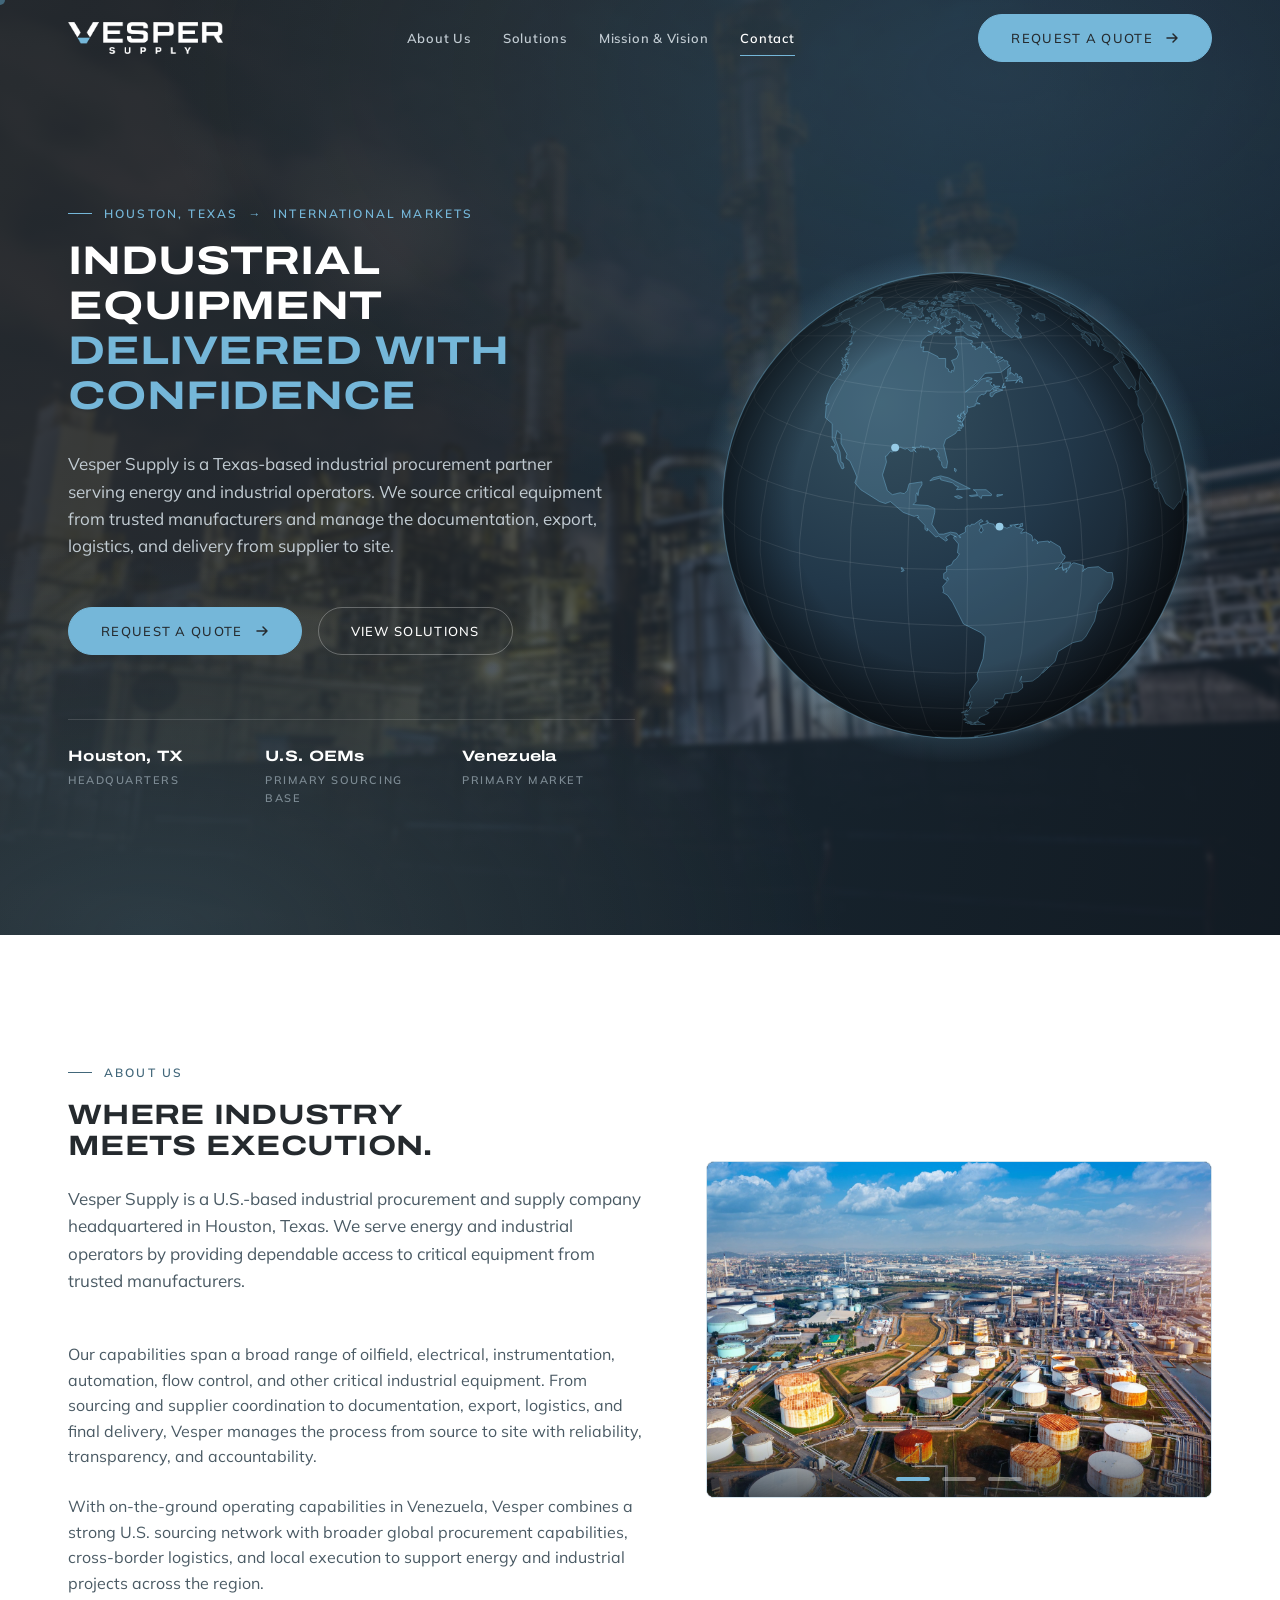
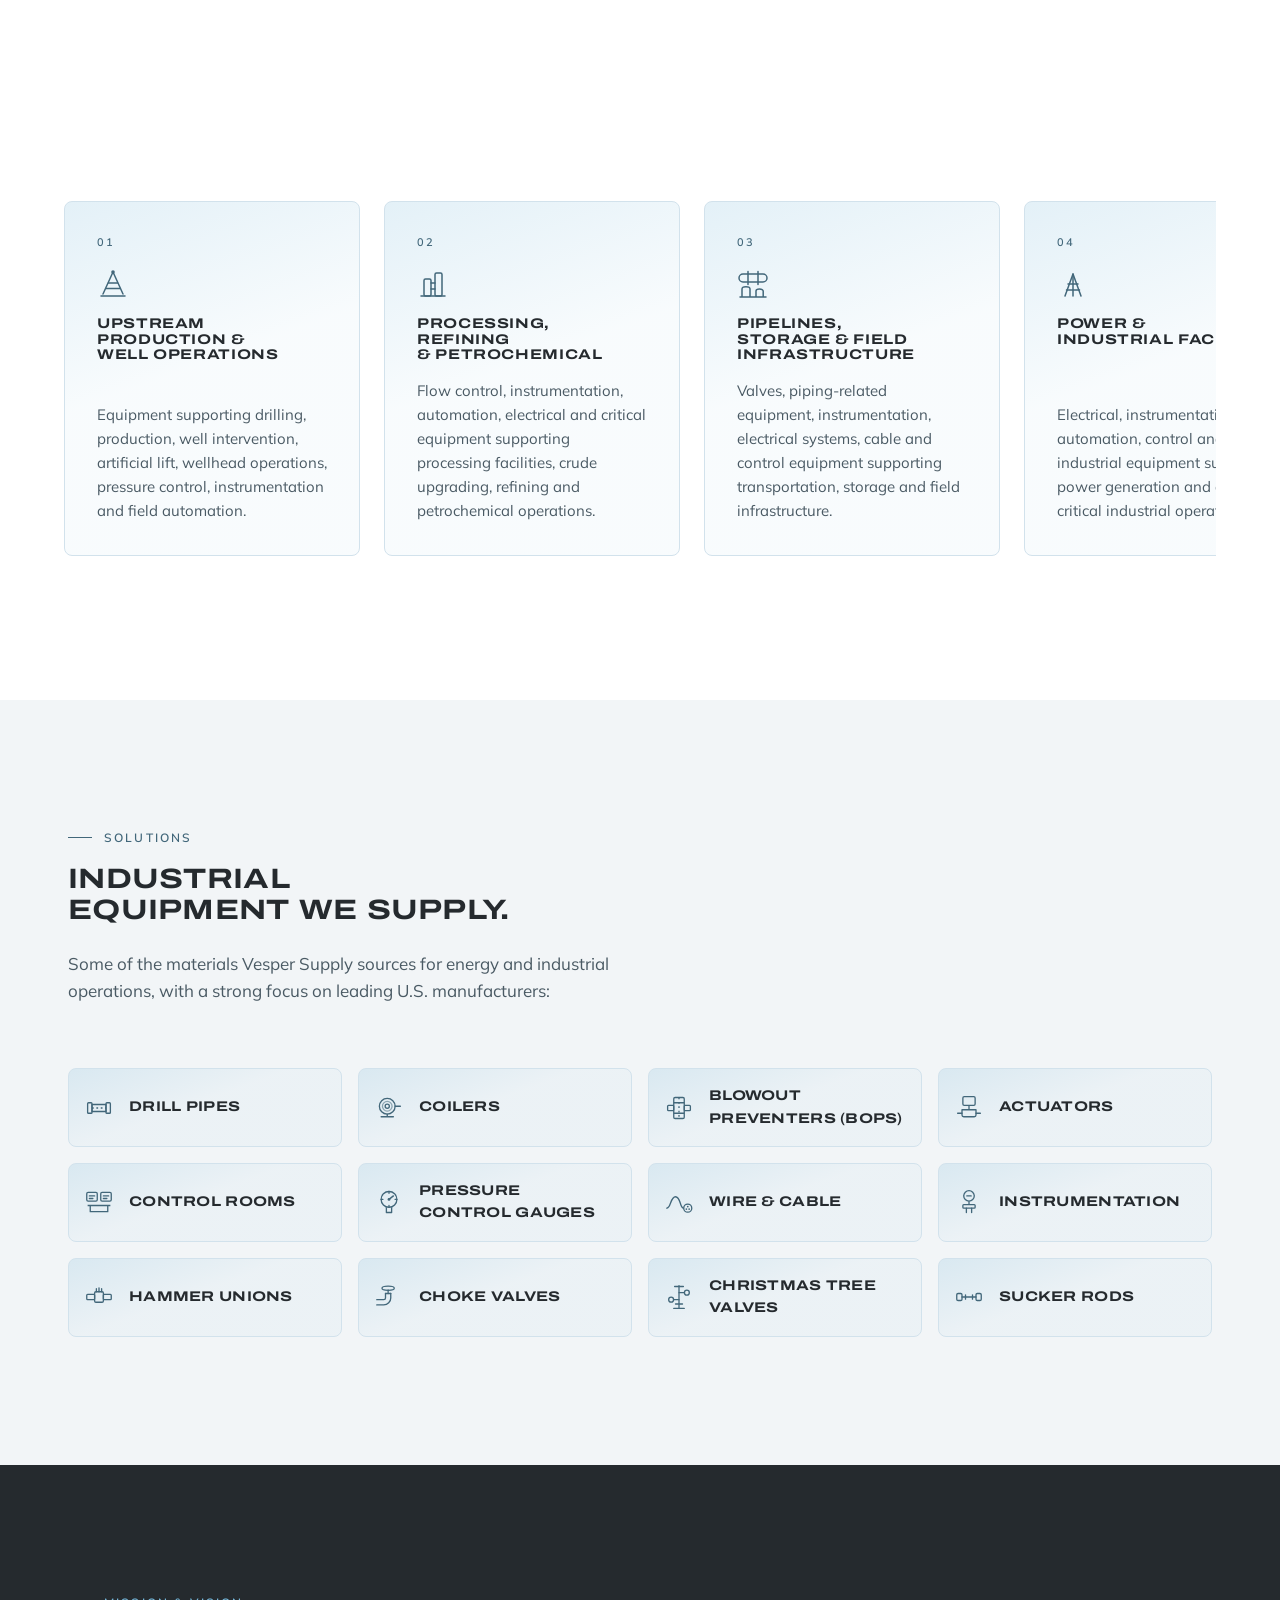
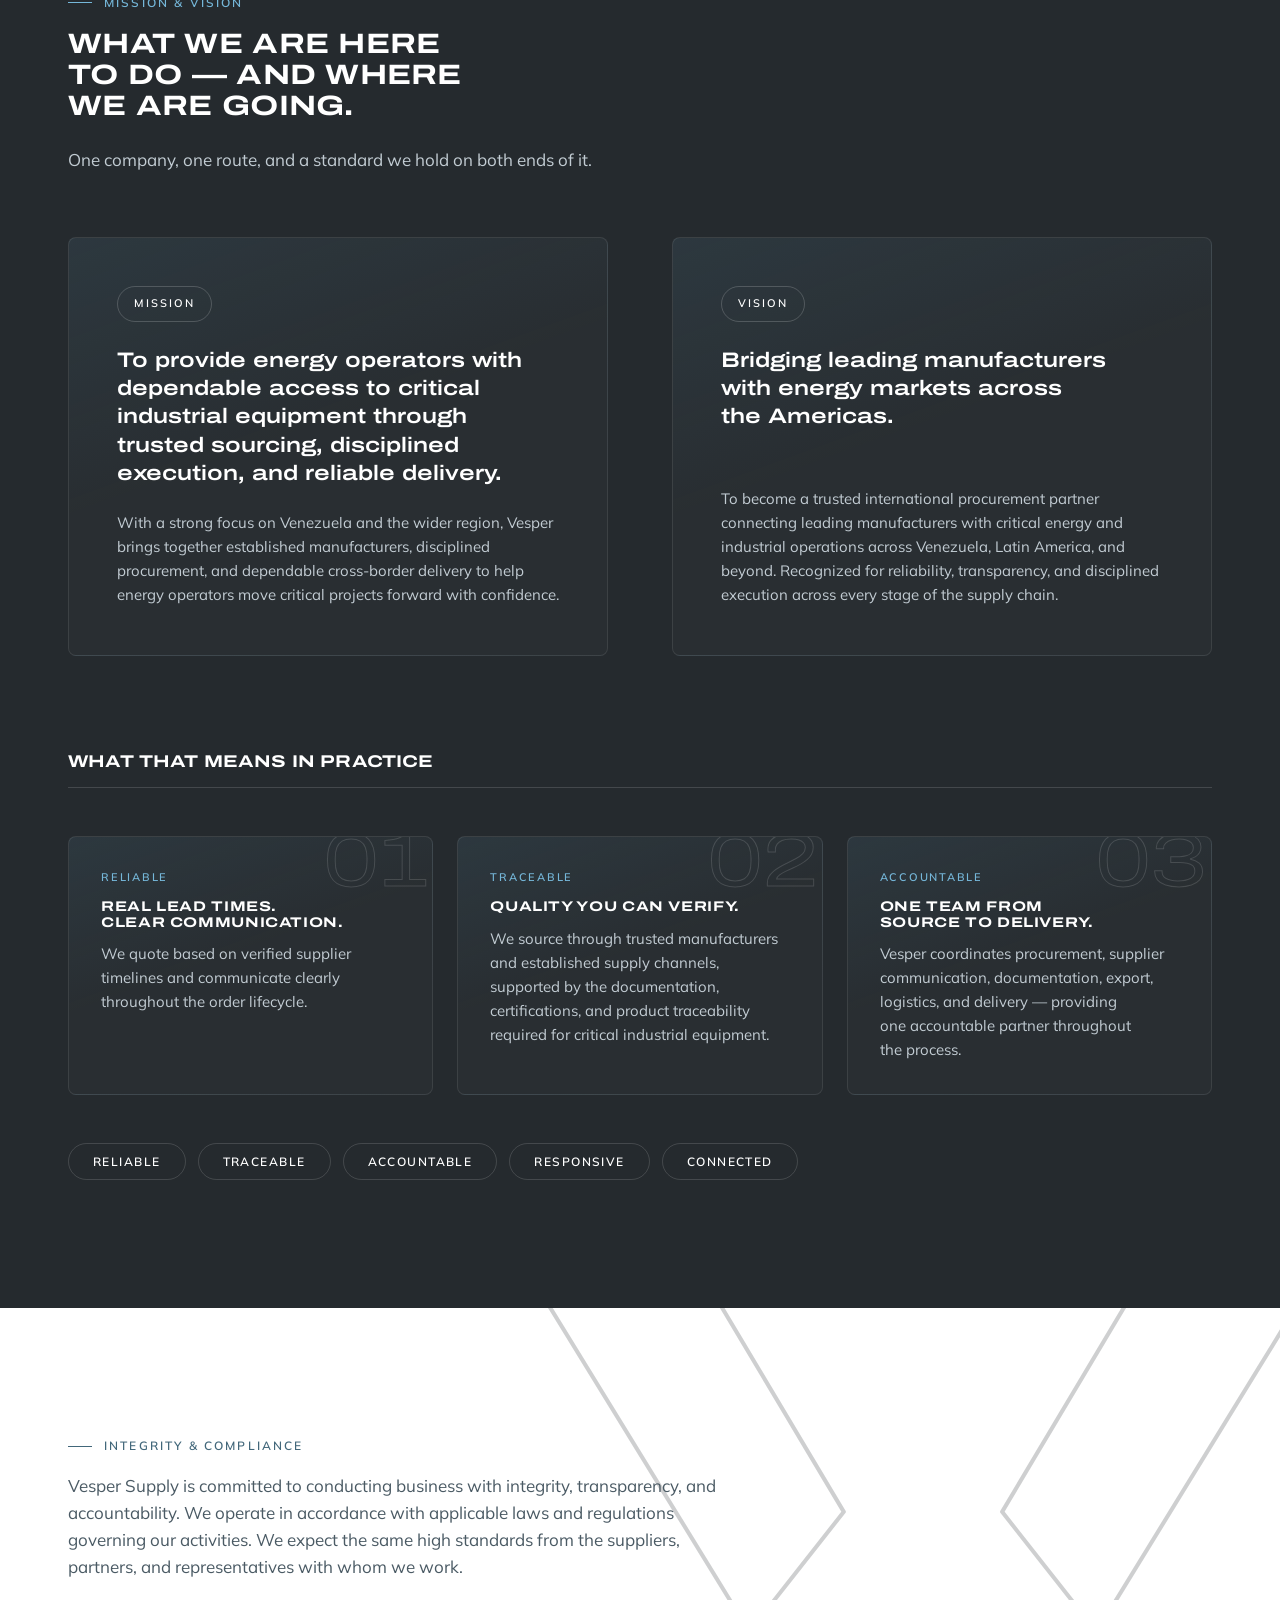
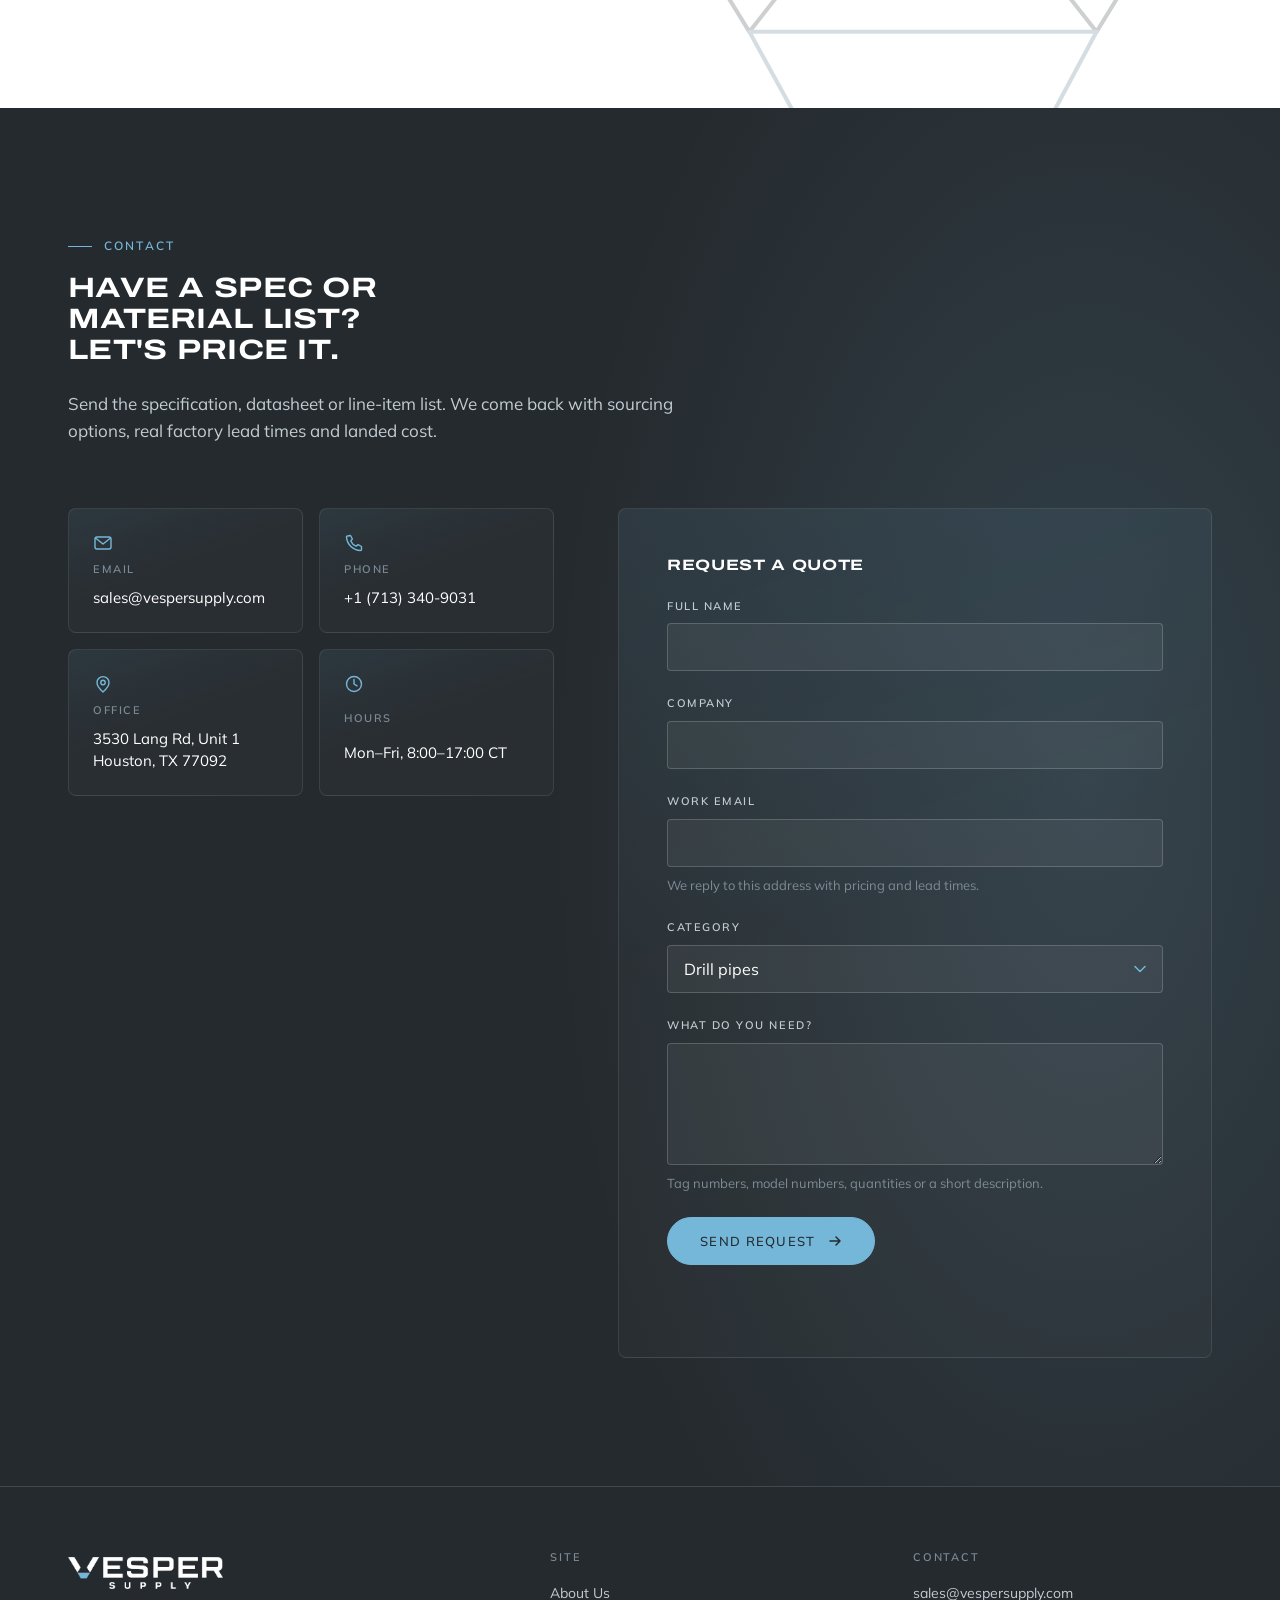
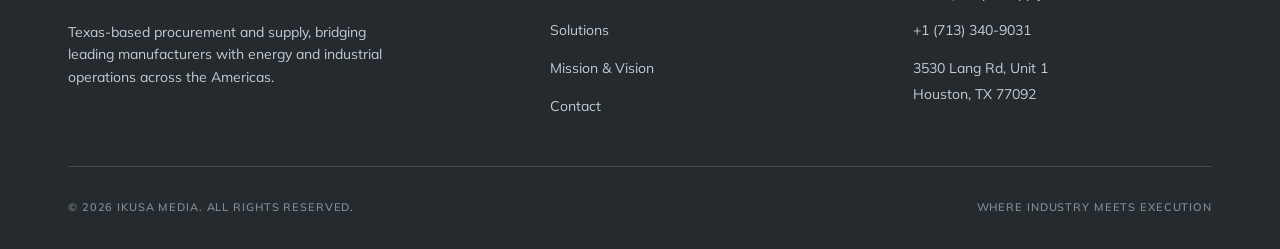
==== commit 5d066249: "Fix tile overflow, drop headline periods, strengthen hero photo - Solutions tiles: "Instrumentation"" ====
--- a/index.html
+++ b/index.html
@@ -90,8 +90,8 @@
       <p class="eyebrow reveal">Houston, Texas &nbsp;→&nbsp; International markets</p>
 
       <h1 class="hero__title reveal" data-delay="1">
-        Industrial equipment.<br>
-        <strong>Delivered with confidence.</strong>
+        Industrial equipment<br>
+        <strong>Delivered with confidence</strong>
       </h1>
 
       <p class="hero__lede reveal" data-delay="2">
@@ -460,7 +460,9 @@
        behind the copy at low opacity; the section clips it. -->
   <svg class="watermark" viewBox="0 0 340 235" fill="none" aria-hidden="true"
        preserveAspectRatio="xMaxYMid slice">
-    <path d="M0 0 L68 0 L139 119 L201 119 L272 0 L340 0 L242 166 L201 235 L140 235 L100 166 Z"/>
+    <path class="watermark__arm" d="M0 0 L68 0 L139 119 L102 166 Z"/>
+    <path class="watermark__arm" d="M340 0 L272 0 L201 119 L238 166 Z"/>
+    <path class="watermark__bowl" d="M102 166 L238 166 L201 235 L140 235 Z"/>
   </svg>
 
   <div class="shell">
--- a/styles.css
+++ b/styles.css
@@ -538,9 +538,9 @@
   inset: -4%;
   z-index: -2;
   background: url("MEDIA/hero-plant-night.jpg") center / cover no-repeat;
-  filter: blur(3.5px) saturate(0.72);
-  transform: scale(1.05);
-  opacity: 0.58;
+  filter: blur(2.5px) saturate(0.82);
+  transform: scale(1.04);
+  opacity: 0.70;
 }
 
 .hero__bg {
@@ -554,10 +554,10 @@
        headline sits on near-solid charcoal, lifting across to the right where
        only the globe is, which is where the refinery actually reads. */
     linear-gradient(100deg,
-      rgba(37, 42, 46, 0.90) 0%,
-      rgba(37, 42, 46, 0.84) 34%,
-      rgba(34, 56, 74, 0.66) 66%,
-      rgba(24, 38, 52, 0.72) 100%);
+      rgba(37, 42, 46, 0.88) 0%,
+      rgba(37, 42, 46, 0.78) 34%,
+      rgba(34, 56, 74, 0.50) 66%,
+      rgba(24, 38, 52, 0.56) 100%);
 }
 
 
@@ -641,7 +641,7 @@
 .kit {
   display: grid;
   gap: var(--space-4);
-  grid-template-columns: repeat(auto-fill, minmax(210px, 1fr));
+  grid-template-columns: repeat(auto-fill, minmax(262px, 1fr));
   margin: 0;
   padding: 0;
   list-style: none;
@@ -652,7 +652,9 @@
   align-items: center;
   gap: var(--space-4);
   min-height: 76px;
-  padding: var(--space-4) var(--space-5);
+  /* Tighter side padding: the longest single word only just fits otherwise,
+     and it is unbreakable, so a few pixels decide whether it wraps badly. */
+  padding: var(--space-4);
   border: 1px solid var(--card-line);
   border-radius: var(--radius-lg);
   background: var(--panel-wash-light);
@@ -661,7 +663,12 @@
   font-size: 0.875rem;
   font-weight: 700;
   text-transform: uppercase;
-  letter-spacing: 0.03em;
+  letter-spacing: 0.02em;
+  /* "Instrumentation" is one long unbreakable word in a very wide face.
+     min-width lets the flex child shrink instead of pushing out of the tile;
+     overflow-wrap is a last resort for viewports narrower than we target. */
+  min-width: 0;
+  overflow-wrap: anywhere;
   color: var(--text-strong);
   transition: background-color var(--dur) var(--ease),
               border-color var(--dur) var(--ease),
@@ -1484,15 +1491,17 @@
   height: 150%;
   transform: translateY(-50%);
   fill: none;
-  stroke: var(--brand-steel);
   stroke-width: 1.6;
   stroke-linejoin: round;
-  opacity: 0.16;
+  opacity: 0.22;
   pointer-events: none;
   /* The stroke scales with the SVG, so keep it hairline at any size. */
   vector-effect: non-scaling-stroke;
 }
 
+.watermark__arm  { stroke: var(--brand-ink); }
+.watermark__bowl { stroke: var(--brand-steel); }
+
 @media (max-width: 899px) {
-  .watermark { height: 118%; right: -22%; opacity: 0.12; }
-}
+  .watermark { height: 118%; right: -22%; opacity: 0.16; }
+}
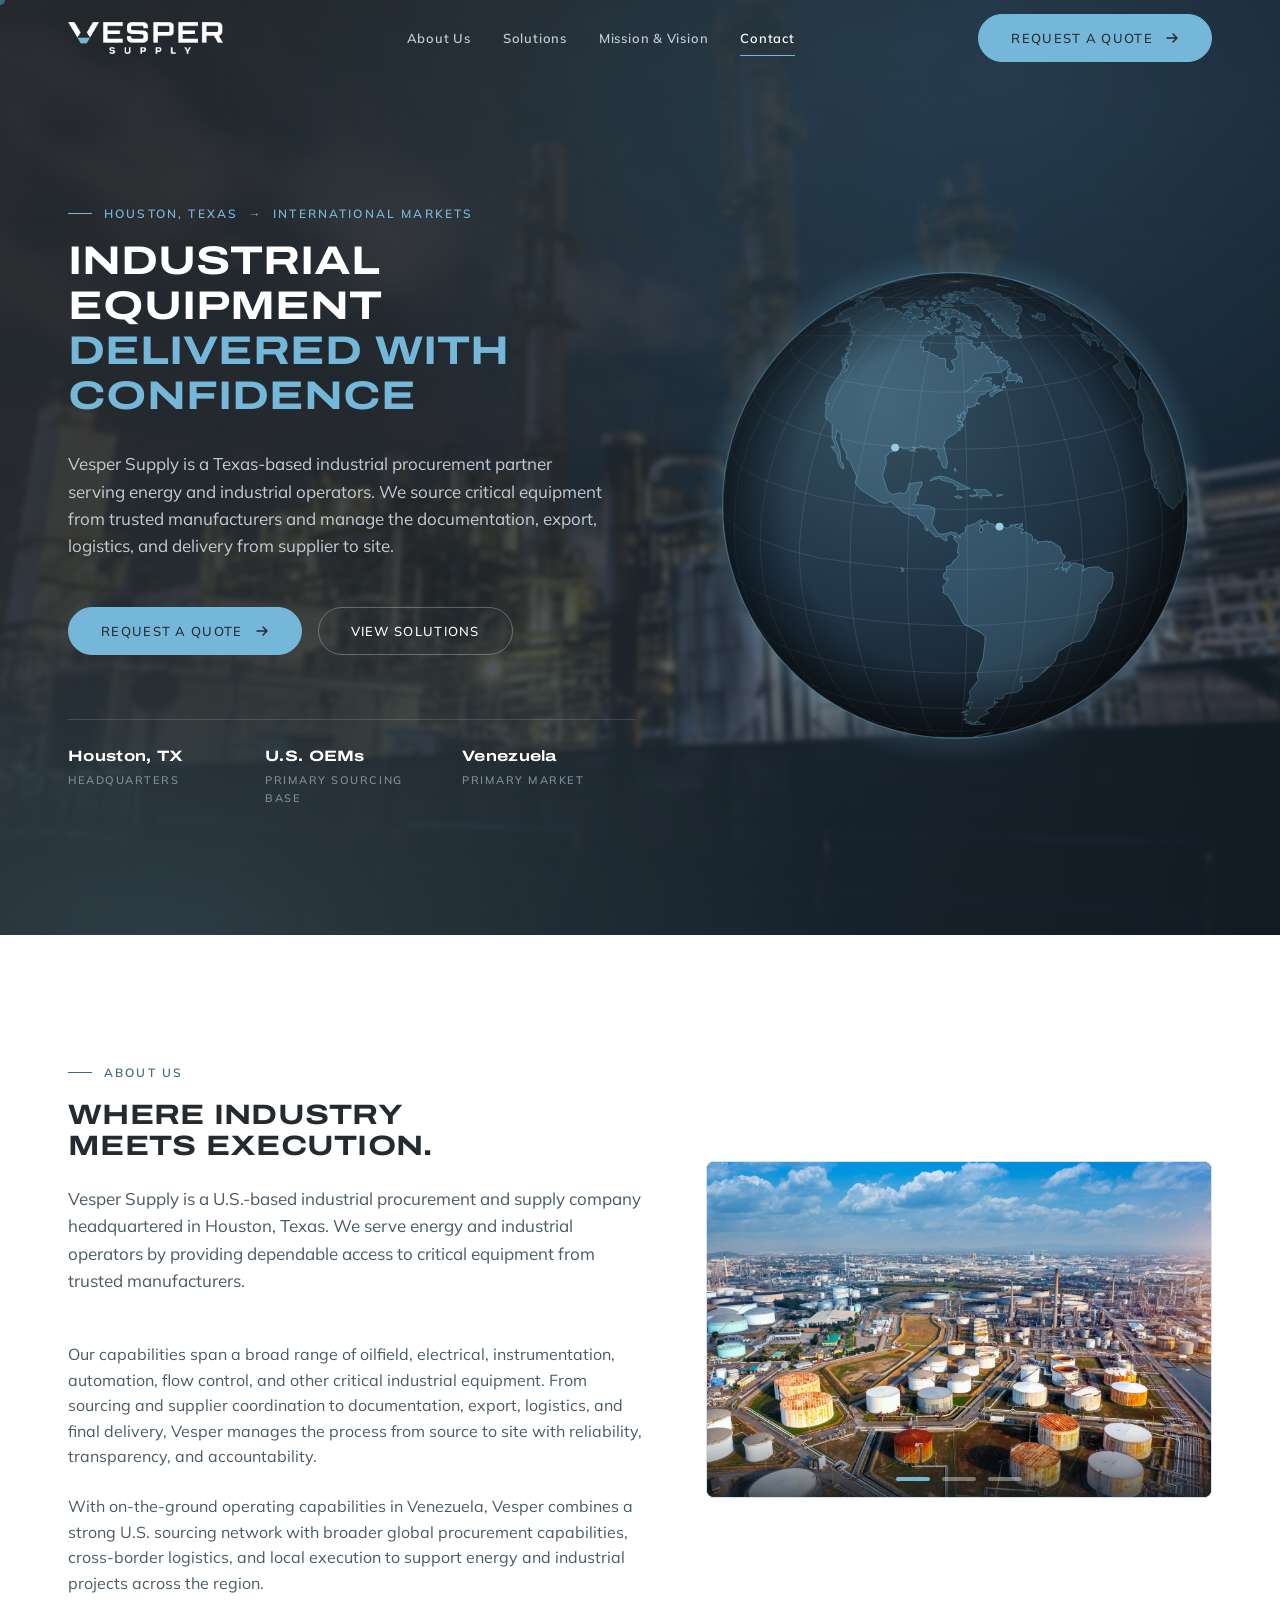
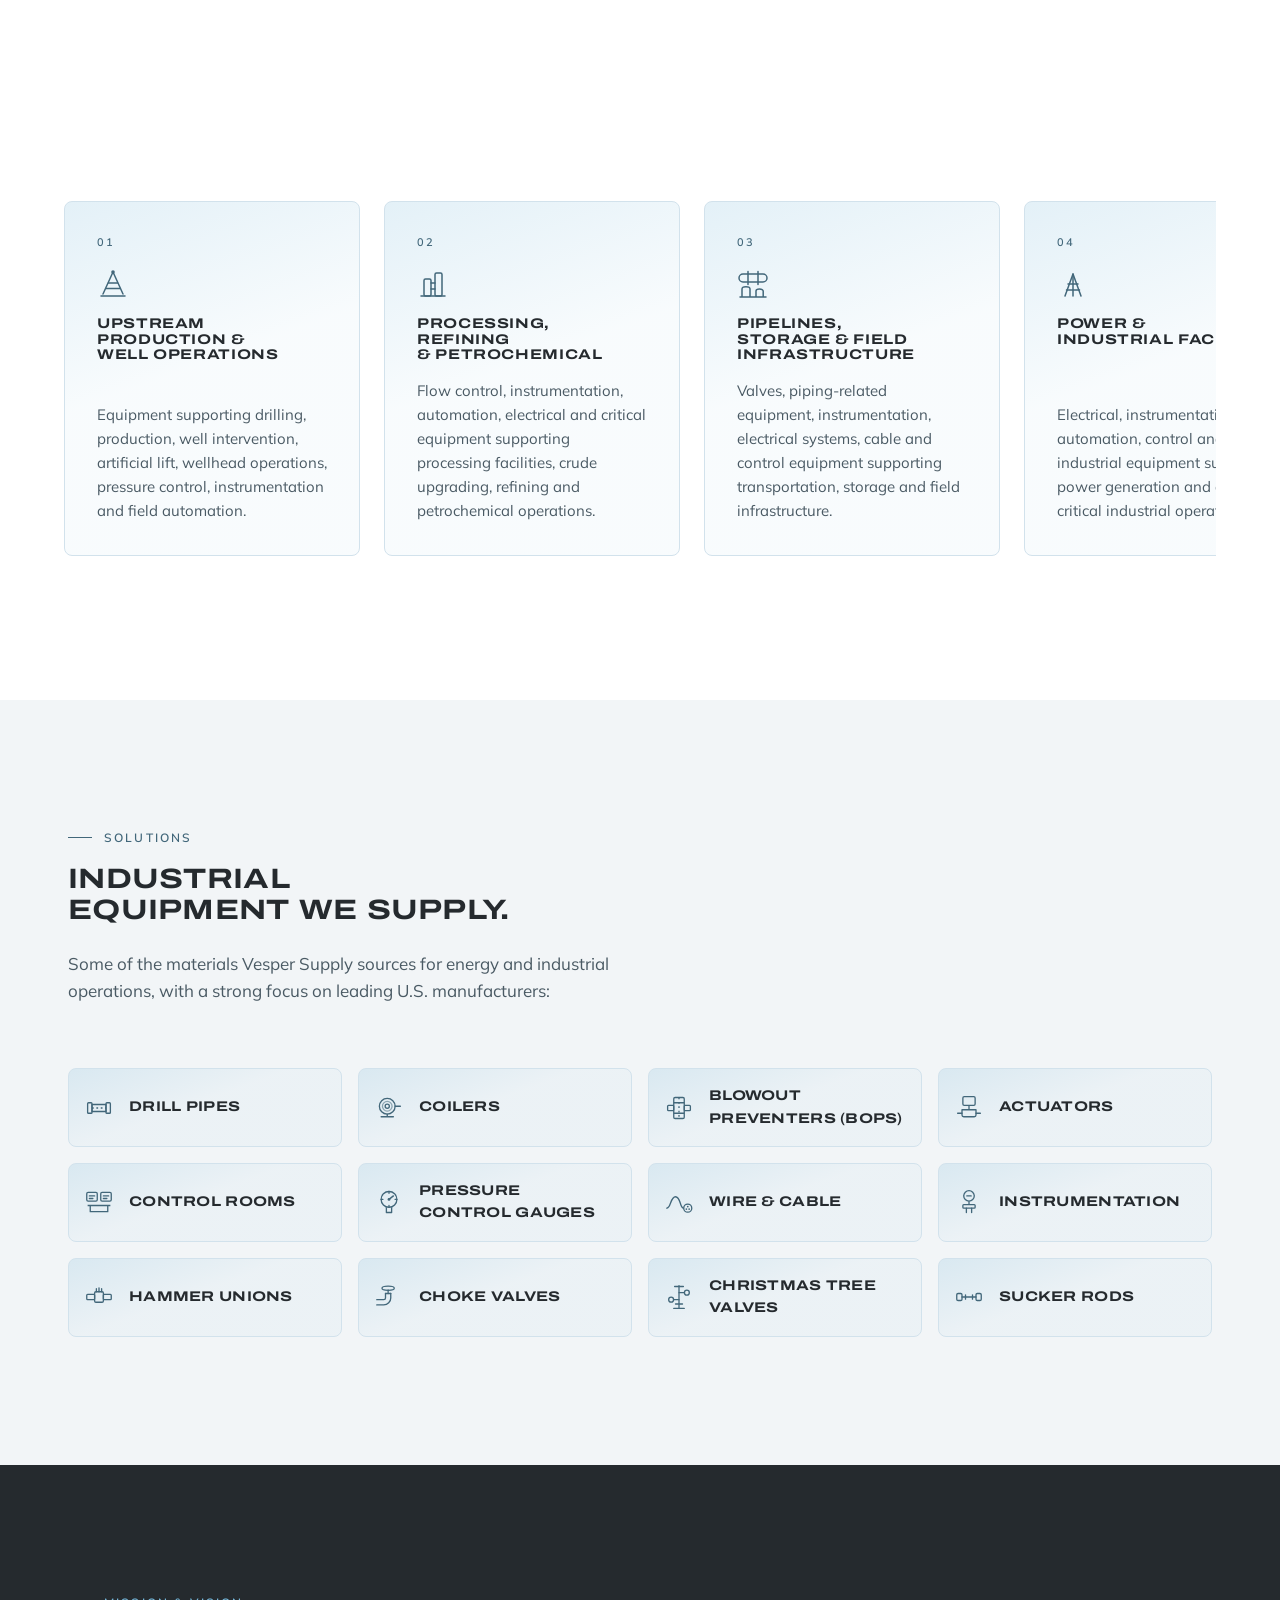
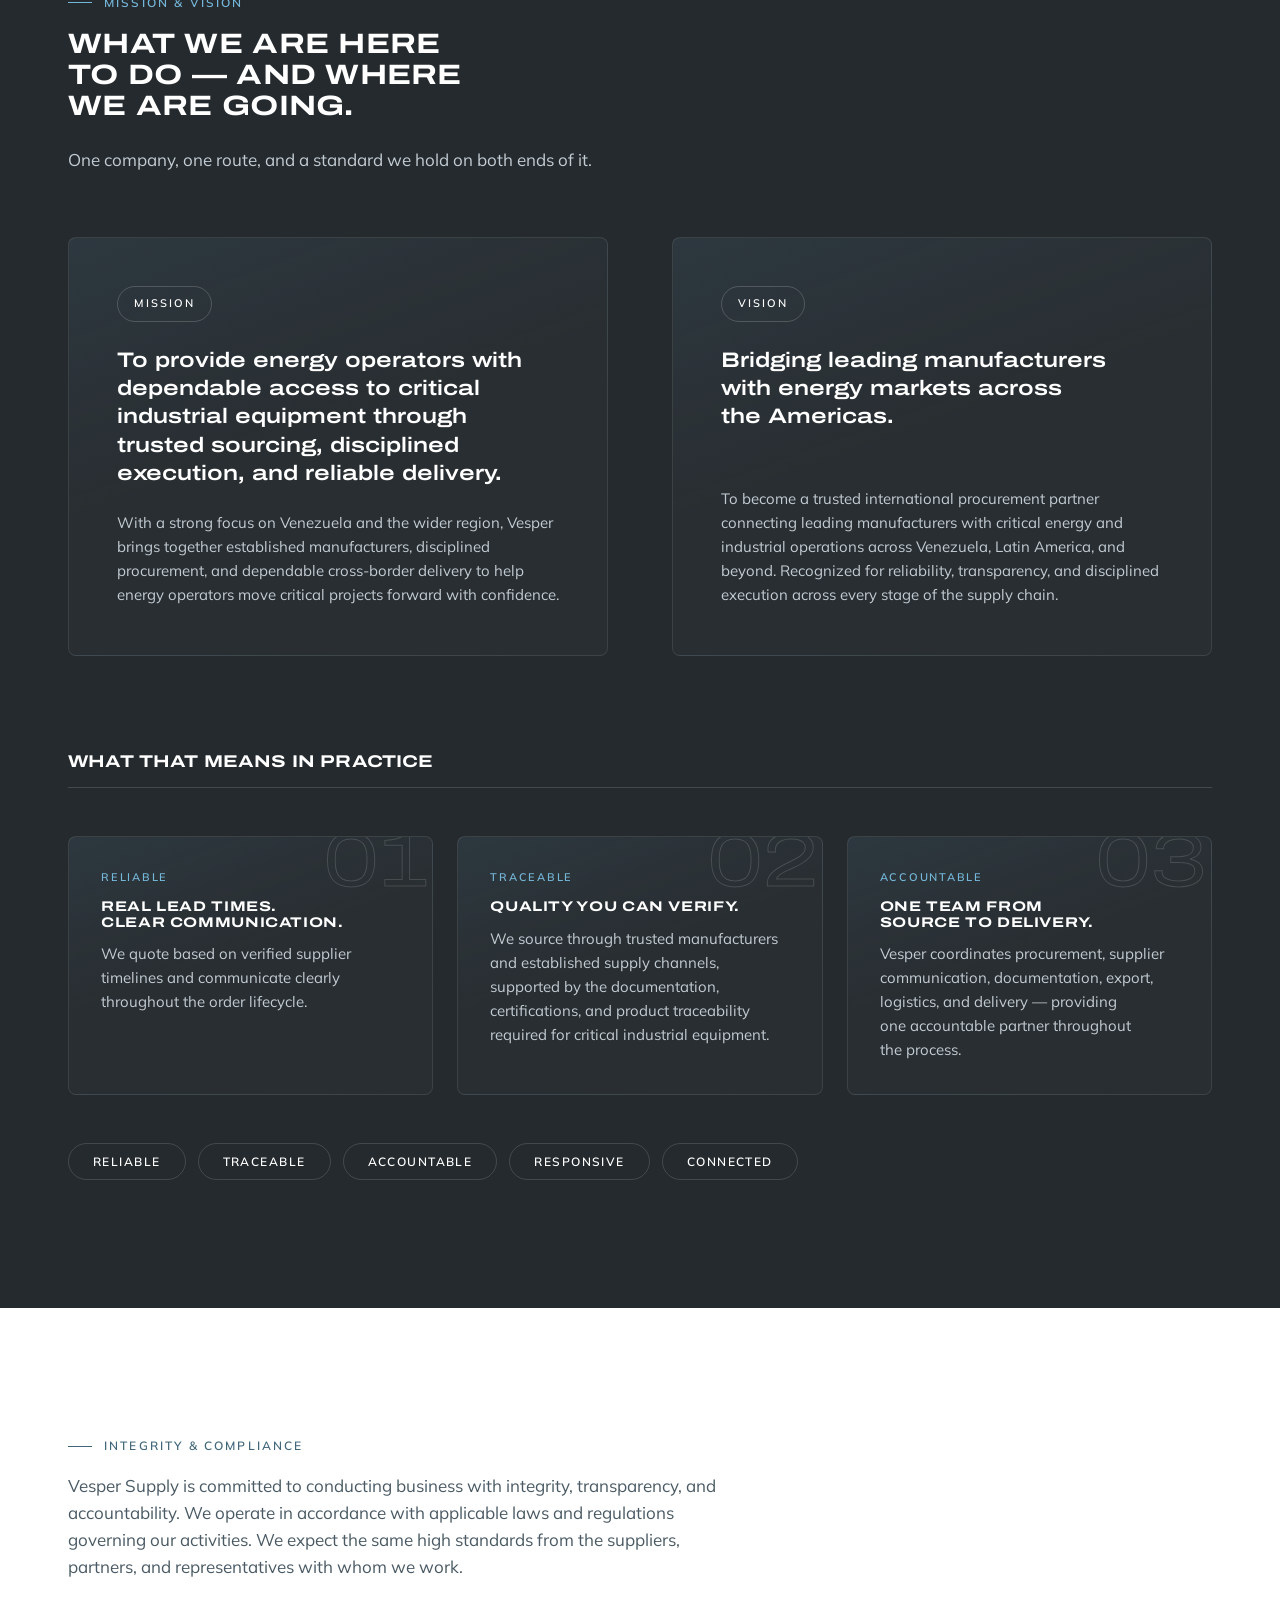
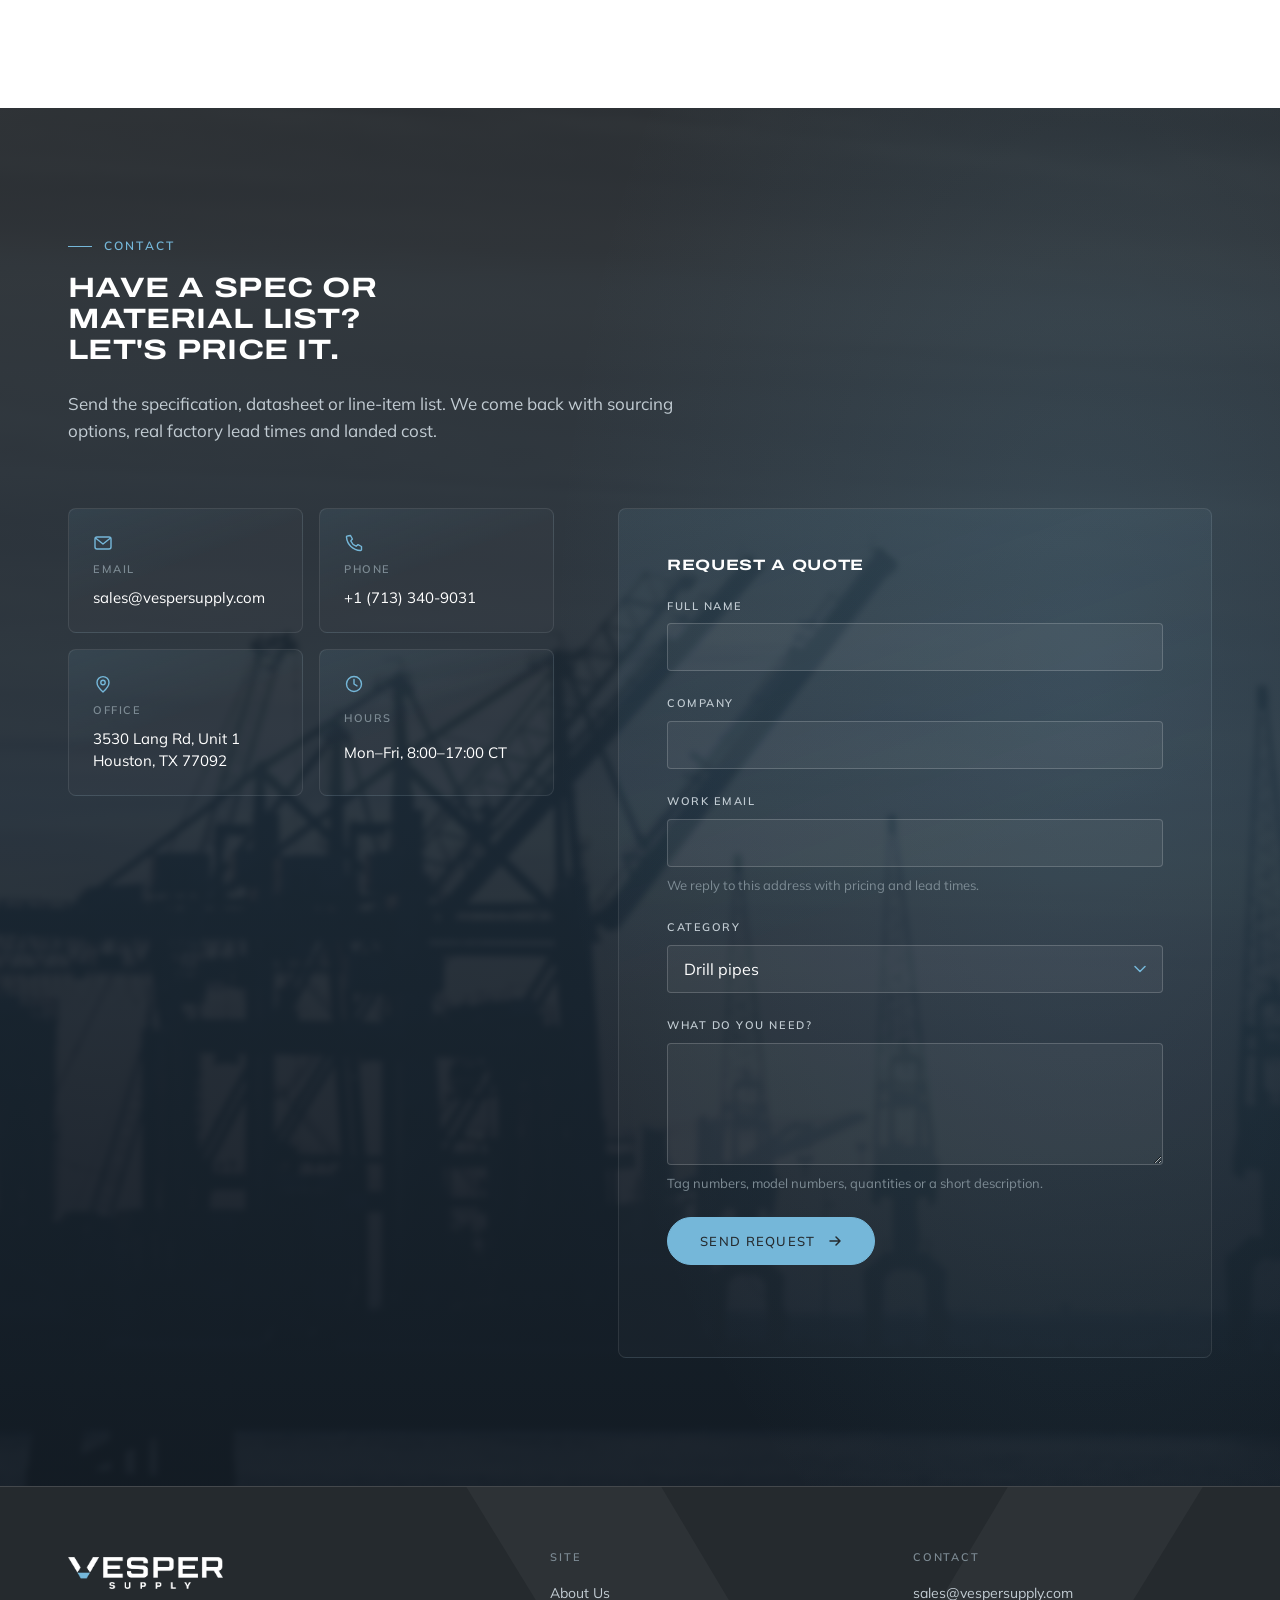
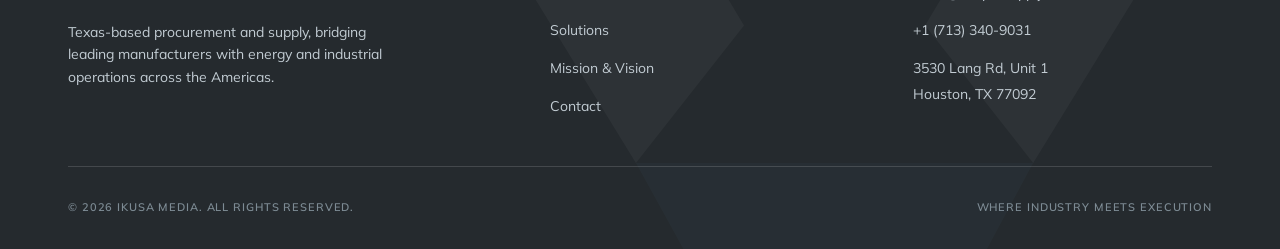
==== commit 8e81fa35: "Move the isotype to the footer as a solid ghost; photograph behind Contact The outlined V in the Int" ====
--- a/index.html
+++ b/index.html
@@ -456,15 +456,6 @@
 
 <!-- ═════════════════════════════════════════════════════ INTEGRITY ═══════ -->
 <section class="band" id="integrity">
-  <!-- The V isotype, traced as an outline and bled off the right edge. Sits
-       behind the copy at low opacity; the section clips it. -->
-  <svg class="watermark" viewBox="0 0 340 235" fill="none" aria-hidden="true"
-       preserveAspectRatio="xMaxYMid slice">
-    <path class="watermark__arm" d="M0 0 L68 0 L139 119 L102 166 Z"/>
-    <path class="watermark__arm" d="M340 0 L272 0 L201 119 L238 166 Z"/>
-    <path class="watermark__bowl" d="M102 166 L238 166 L201 235 L140 235 Z"/>
-  </svg>
-
   <div class="shell">
     <div class="statement-block reveal">
       <p class="eyebrow">Integrity &amp; compliance</p>
@@ -480,6 +471,10 @@
 
 <!-- ══════════════════════════════════════════════════════ CONTACT ═══════ -->
 <section class="band cta-band" id="contact">
+  <!-- Same treatment as the hero: blurred photograph under a wash, so the
+       form and the contact details stay the thing you read. -->
+  <div class="contact__photo" aria-hidden="true"></div>
+
   <div class="shell">
 
     <div class="section-head reveal">
@@ -614,6 +609,16 @@
 
 <!-- ═══════════════════════════════════════════════════════ FOOTER ═══════ -->
 <footer class="site-footer">
+  <!-- The isotype as a tonal shift rather than an outline: filled, very low
+       opacity, bled off the corner. You sense the shape rather than read a
+       line drawing of the logo. -->
+  <svg class="footer-mark" viewBox="0 0 340 235" aria-hidden="true"
+       preserveAspectRatio="xMidYMax slice">
+    <path d="M0 0 L68 0 L139 119 L102 166 Z"/>
+    <path d="M340 0 L272 0 L201 119 L238 166 Z"/>
+    <path class="footer-mark__bowl" d="M102 166 L238 166 L201 235 L140 235 Z"/>
+  </svg>
+
   <div class="shell">
 
     <div class="footer__top">
--- a/styles.css
+++ b/styles.css
@@ -1476,32 +1476,49 @@
 }
 
 /* ---------------------------------------------------------------------------
-   WATERMARK — the V isotype traced as an outline.
-   Placed in the sparsest section on the page, bled off the right edge so it
-   reads as a graphic device rather than a logo dropped into the layout.
-   ------------------------------------------------------------------------ */
-#integrity { position: relative; overflow: hidden; isolation: isolate; }
-
-.watermark {
+   CONTACT BACKDROP — same approach as the hero
+   ------------------------------------------------------------------------ */
+.contact__photo {
+  position: absolute;
+  inset: -4%;
+  z-index: -2;
+  background: url("MEDIA/contact-port-sunset.jpg") center / cover no-repeat;
+  /* The photograph is a warm sunset; desaturating hard is what lets the
+     charcoal wash sit over it without going muddy. The silhouettes survive
+     because they are almost black to begin with. */
+  filter: blur(3px) saturate(0.28) brightness(0.9);
+  transform: scale(1.05);
+  opacity: 0.55;
+  pointer-events: none;
+}
+
+/* The existing ::before on .cta-band supplies the wash; deepen it so the
+   form panel and contact cards stay clearly readable on top. */
+.cta-band::before {
+  background:
+    radial-gradient(70% 120% at 85% 40%, rgba(117, 183, 217, 0.14) 0%, transparent 60%),
+    linear-gradient(180deg, rgba(37, 42, 46, 0.86) 0%, rgba(28, 44, 58, 0.80) 50%, rgba(19, 28, 37, 0.90) 100%);
+}
+
+/* ---------------------------------------------------------------------------
+   FOOTER MARK — the isotype as a solid, very low-contrast ghost
+   ------------------------------------------------------------------------ */
+.site-footer { position: relative; overflow: hidden; isolation: isolate; }
+
+.footer-mark {
   position: absolute;
   z-index: -1;
-  top: 50%;
-  right: -6%;
+  right: -4%;
+  bottom: -32%;
+  height: 190%;
   width: auto;
-  height: 150%;
-  transform: translateY(-50%);
-  fill: none;
-  stroke-width: 1.6;
-  stroke-linejoin: round;
-  opacity: 0.22;
+  fill: var(--brand-white);
+  opacity: 0.035;
   pointer-events: none;
-  /* The stroke scales with the SVG, so keep it hairline at any size. */
-  vector-effect: non-scaling-stroke;
-}
-
-.watermark__arm  { stroke: var(--brand-ink); }
-.watermark__bowl { stroke: var(--brand-steel); }
+}
+
+.footer-mark__bowl { fill: var(--brand-sky); opacity: 0.9; }
 
 @media (max-width: 899px) {
-  .watermark { height: 118%; right: -22%; opacity: 0.16; }
-}
+  .footer-mark { height: 130%; right: -26%; bottom: -12%; opacity: 0.045; }
+}
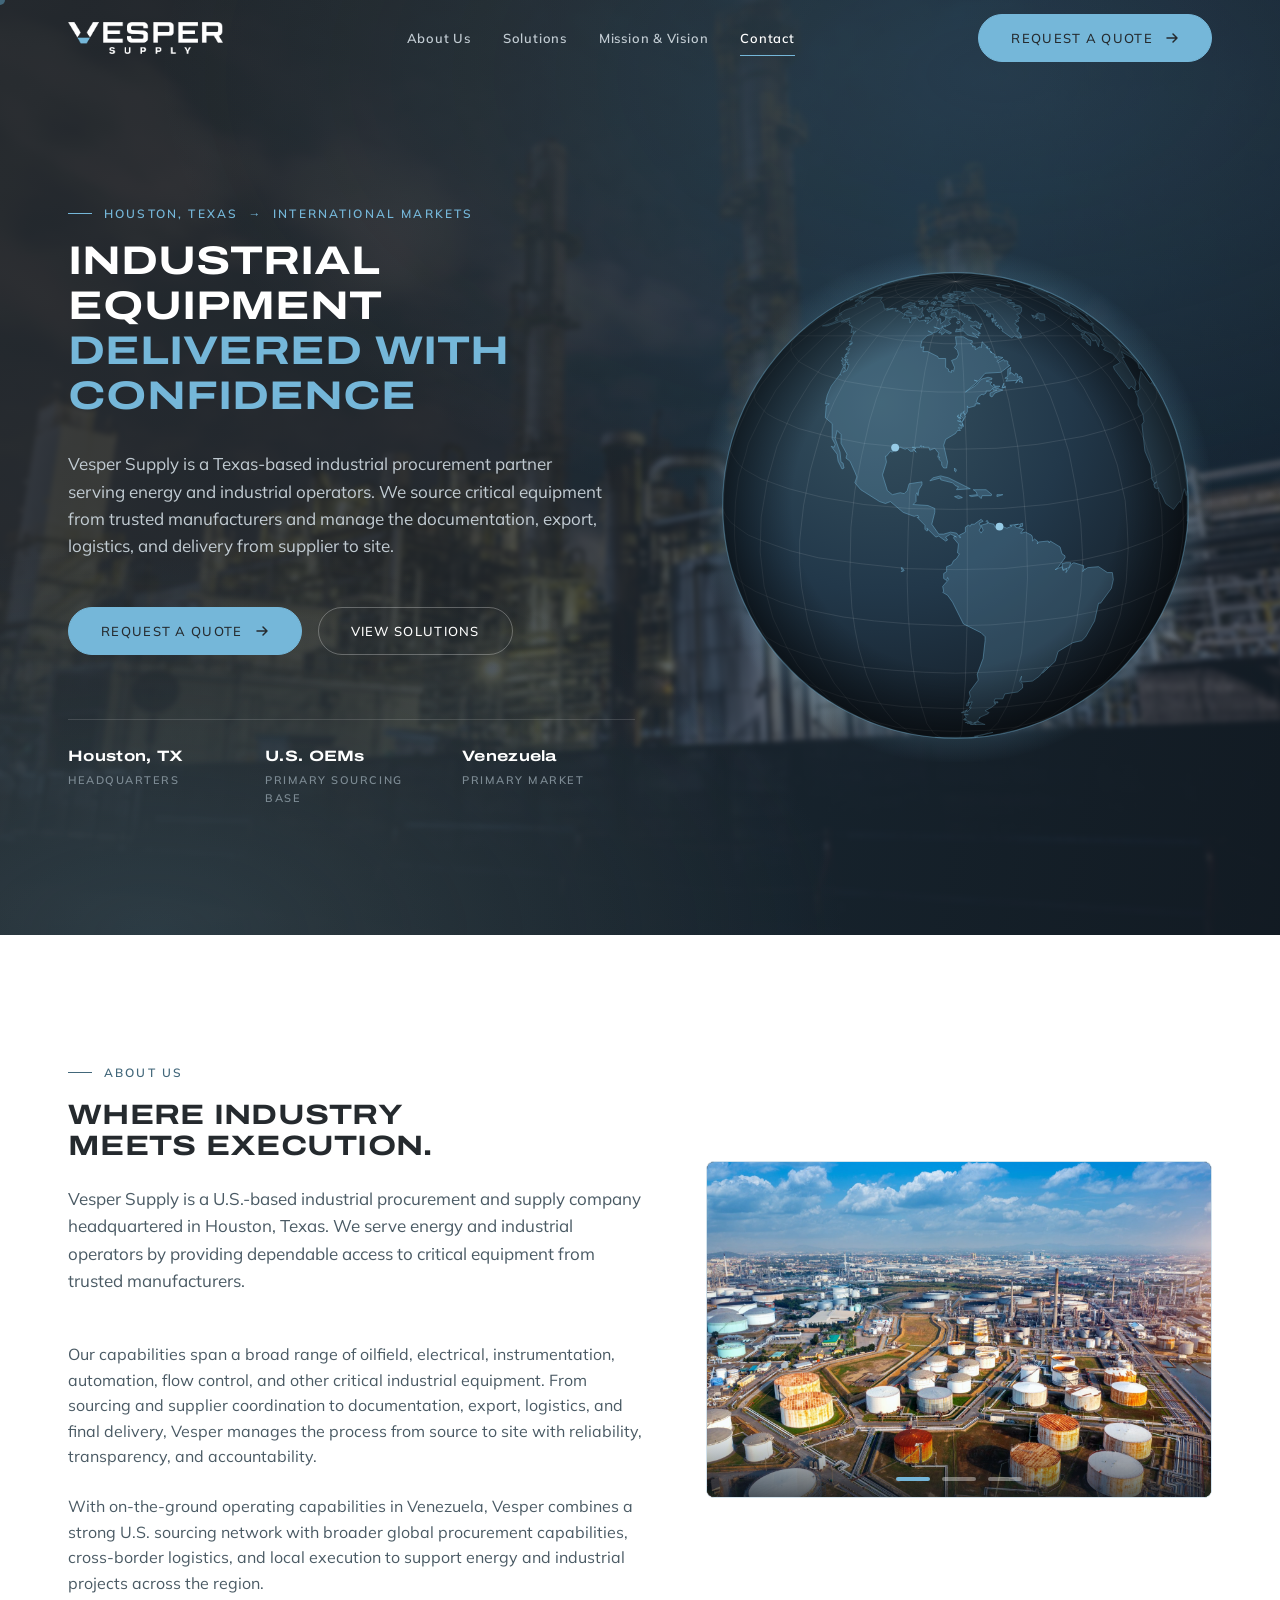
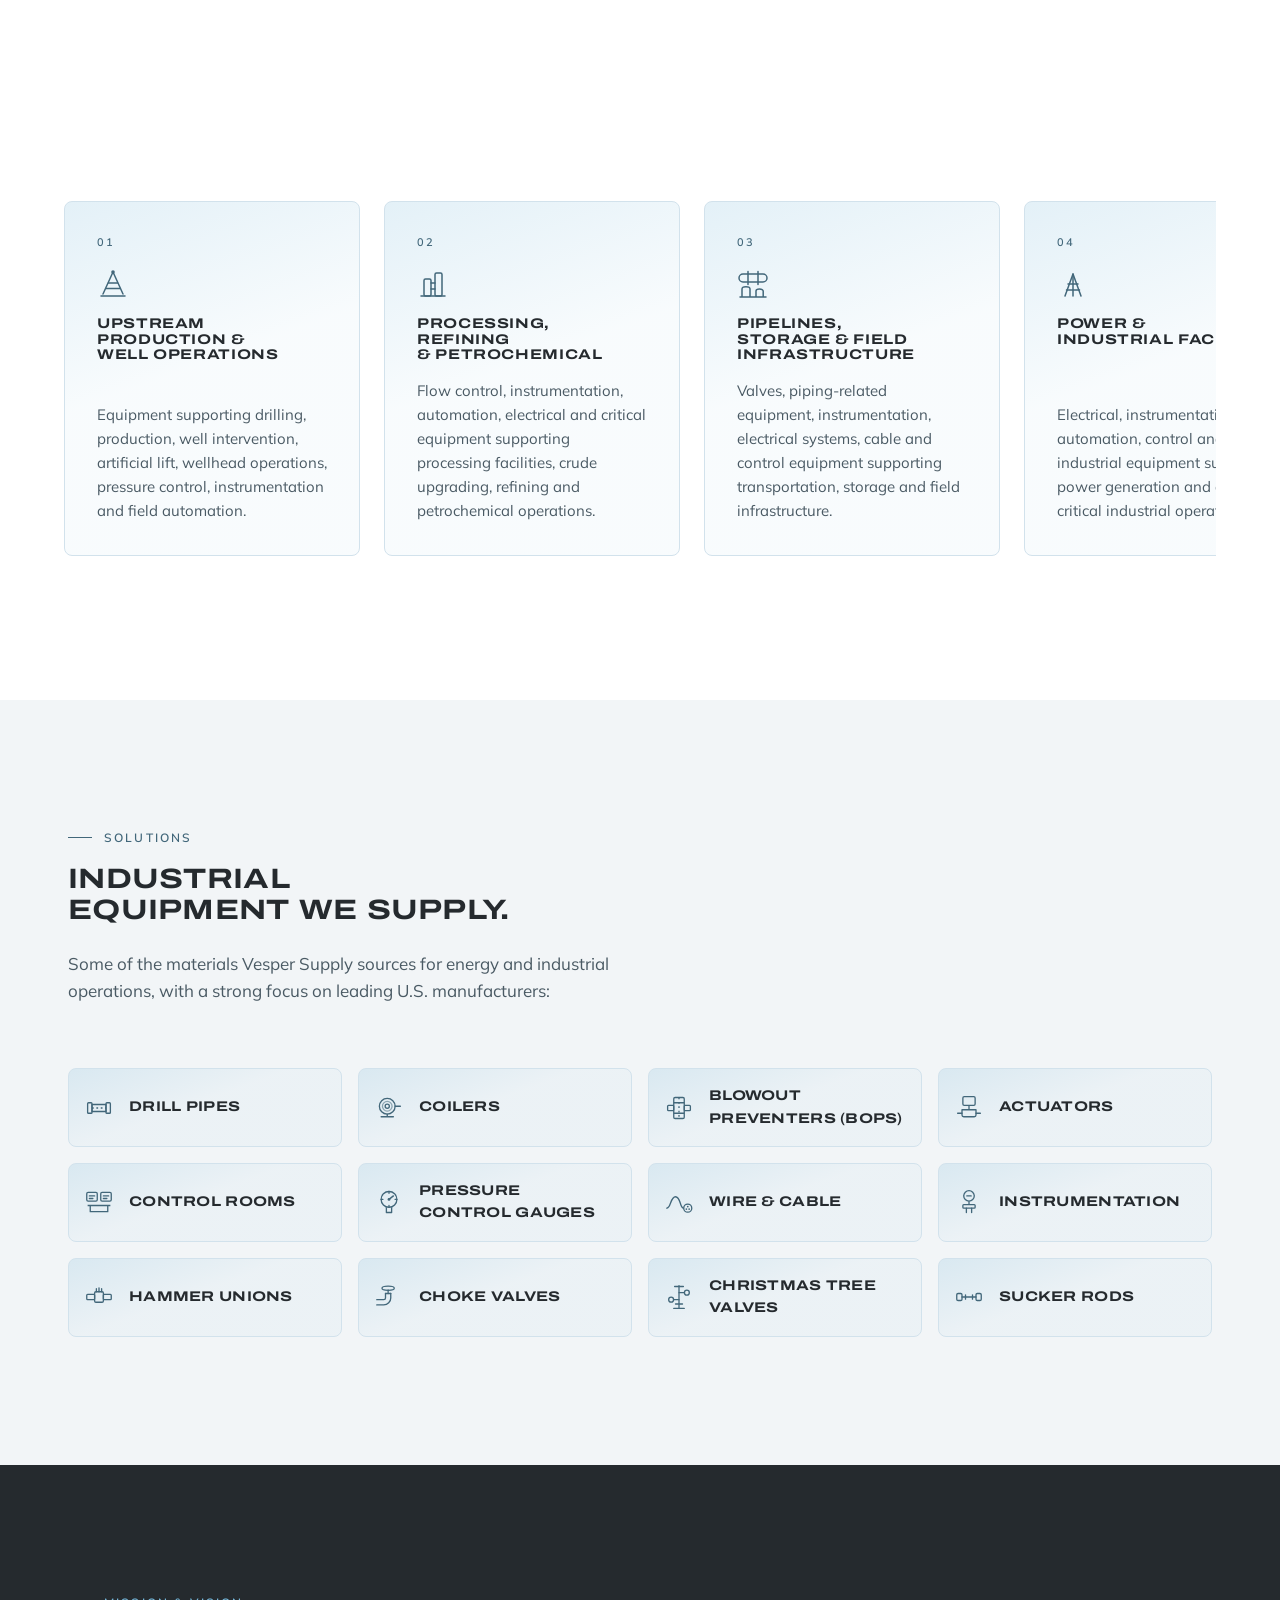
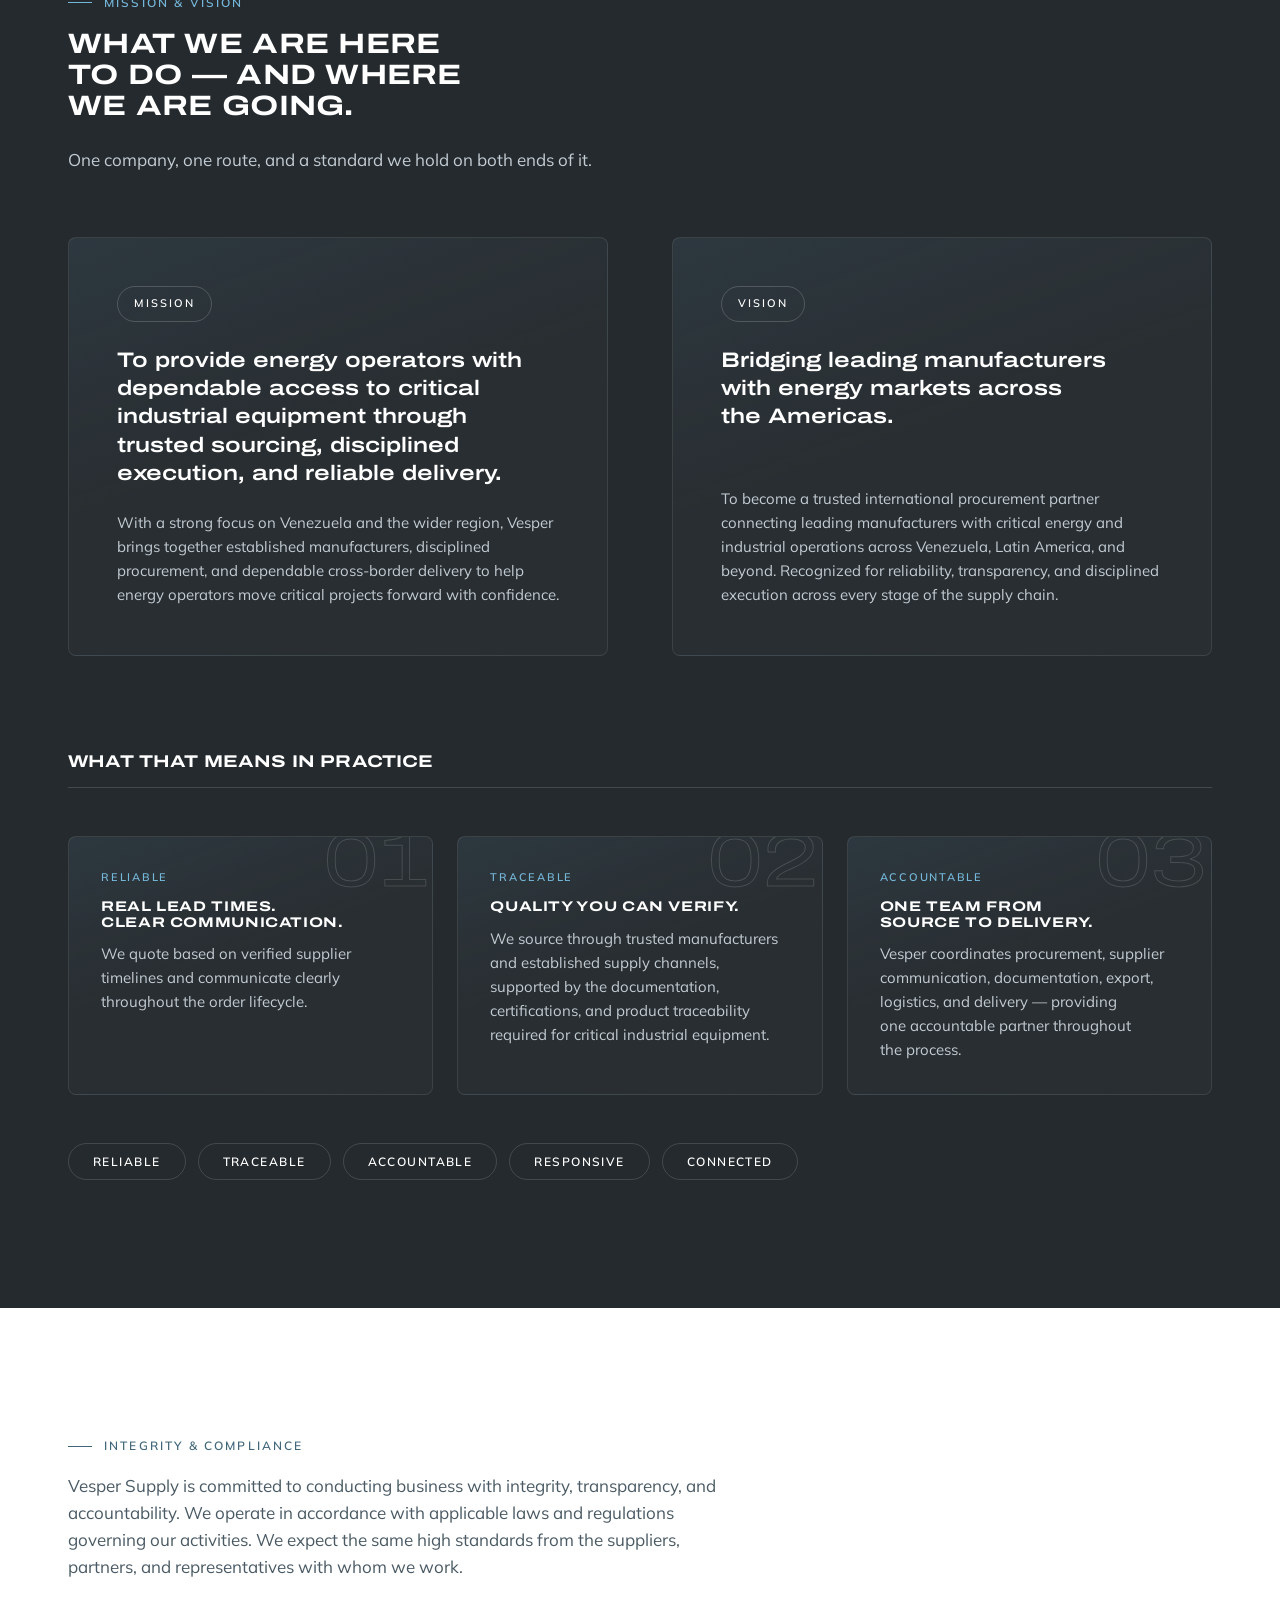
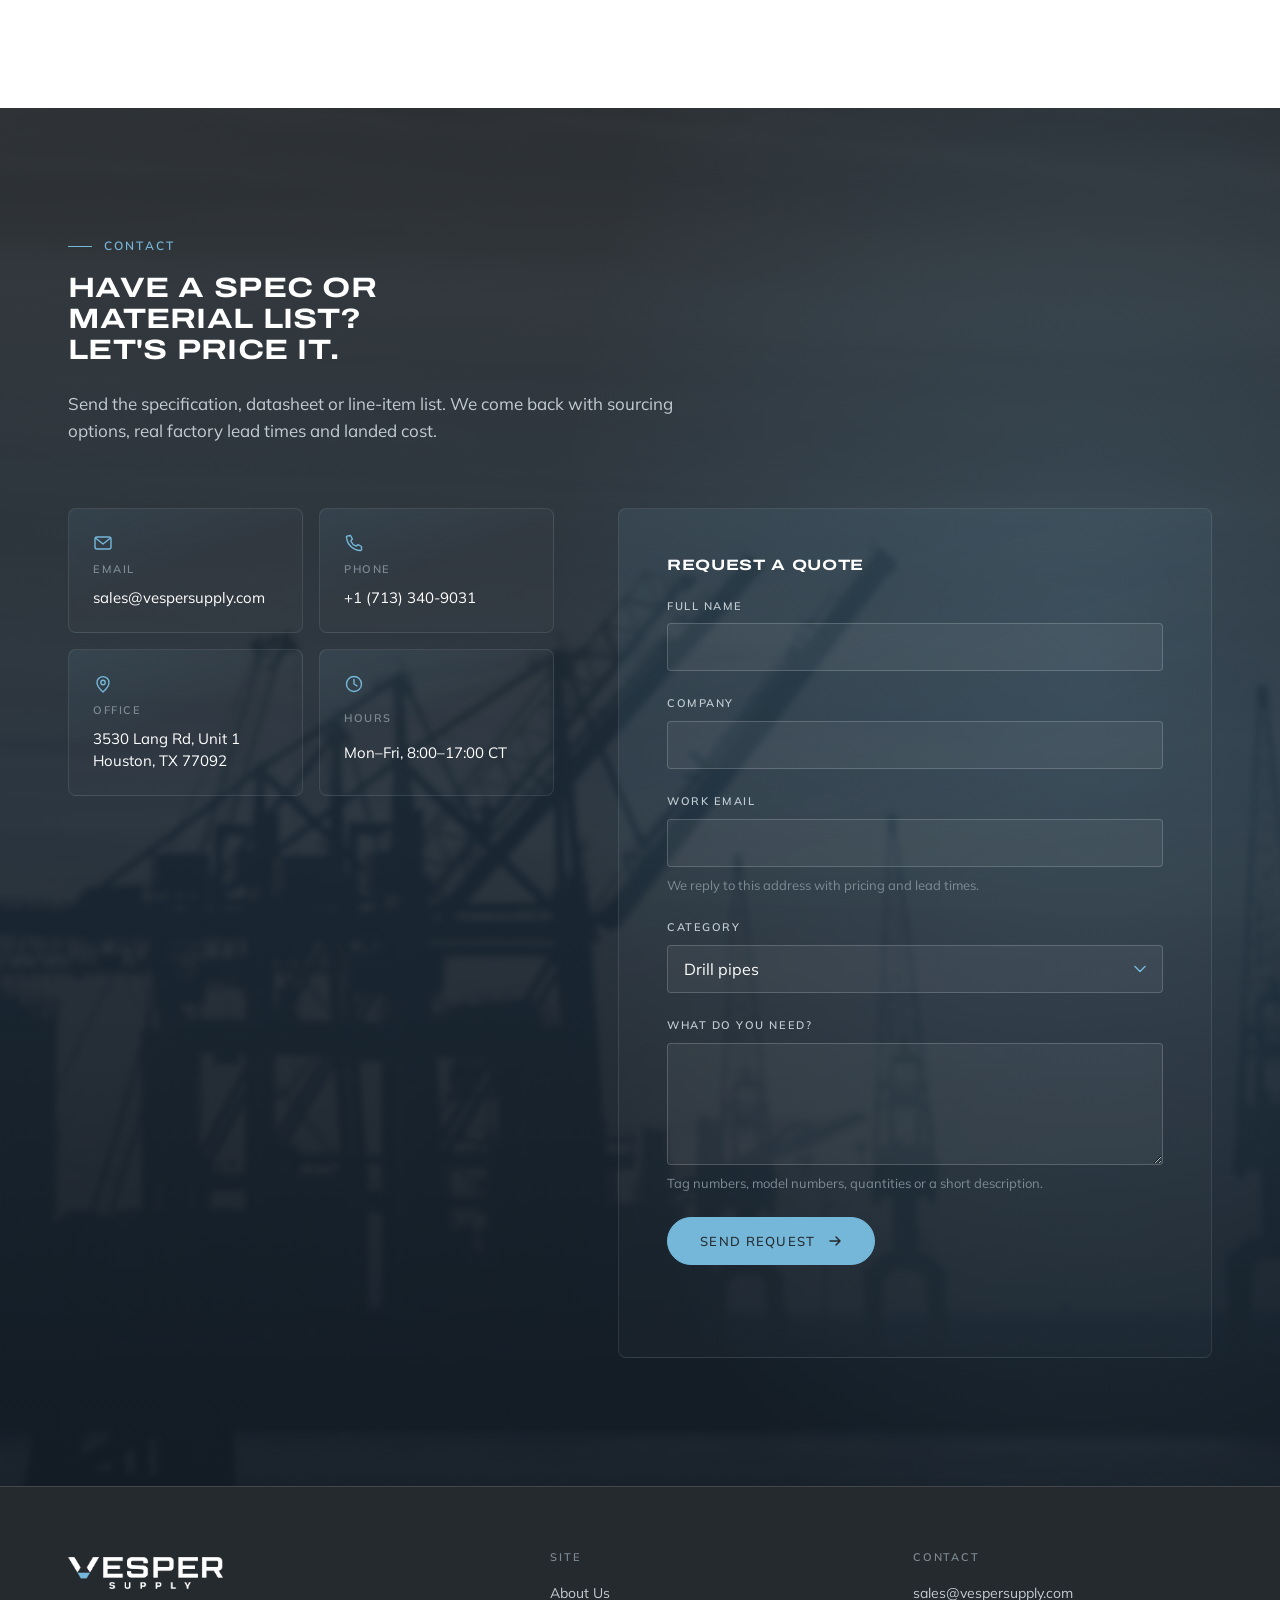
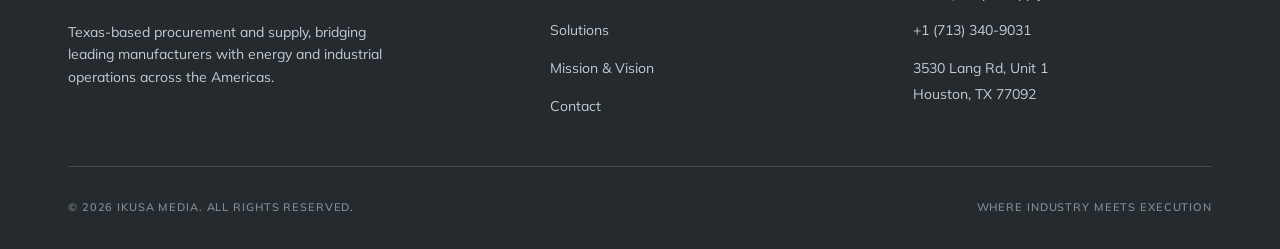
==== commit 11039c03: "Remove the isotype watermark Dropped from the footer along with its styles. The mark stays where it " ====
--- a/index.html
+++ b/index.html
@@ -609,16 +609,6 @@
 
 <!-- ═══════════════════════════════════════════════════════ FOOTER ═══════ -->
 <footer class="site-footer">
-  <!-- The isotype as a tonal shift rather than an outline: filled, very low
-       opacity, bled off the corner. You sense the shape rather than read a
-       line drawing of the logo. -->
-  <svg class="footer-mark" viewBox="0 0 340 235" aria-hidden="true"
-       preserveAspectRatio="xMidYMax slice">
-    <path d="M0 0 L68 0 L139 119 L102 166 Z"/>
-    <path d="M340 0 L272 0 L201 119 L238 166 Z"/>
-    <path class="footer-mark__bowl" d="M102 166 L238 166 L201 235 L140 235 Z"/>
-  </svg>
-
   <div class="shell">
 
     <div class="footer__top">
--- a/styles.css
+++ b/styles.css
@@ -1499,26 +1499,3 @@
     radial-gradient(70% 120% at 85% 40%, rgba(117, 183, 217, 0.14) 0%, transparent 60%),
     linear-gradient(180deg, rgba(37, 42, 46, 0.86) 0%, rgba(28, 44, 58, 0.80) 50%, rgba(19, 28, 37, 0.90) 100%);
 }
-
-/* ---------------------------------------------------------------------------
-   FOOTER MARK — the isotype as a solid, very low-contrast ghost
-   ------------------------------------------------------------------------ */
-.site-footer { position: relative; overflow: hidden; isolation: isolate; }
-
-.footer-mark {
-  position: absolute;
-  z-index: -1;
-  right: -4%;
-  bottom: -32%;
-  height: 190%;
-  width: auto;
-  fill: var(--brand-white);
-  opacity: 0.035;
-  pointer-events: none;
-}
-
-.footer-mark__bowl { fill: var(--brand-sky); opacity: 0.9; }
-
-@media (max-width: 899px) {
-  .footer-mark { height: 130%; right: -26%; bottom: -12%; opacity: 0.045; }
-}
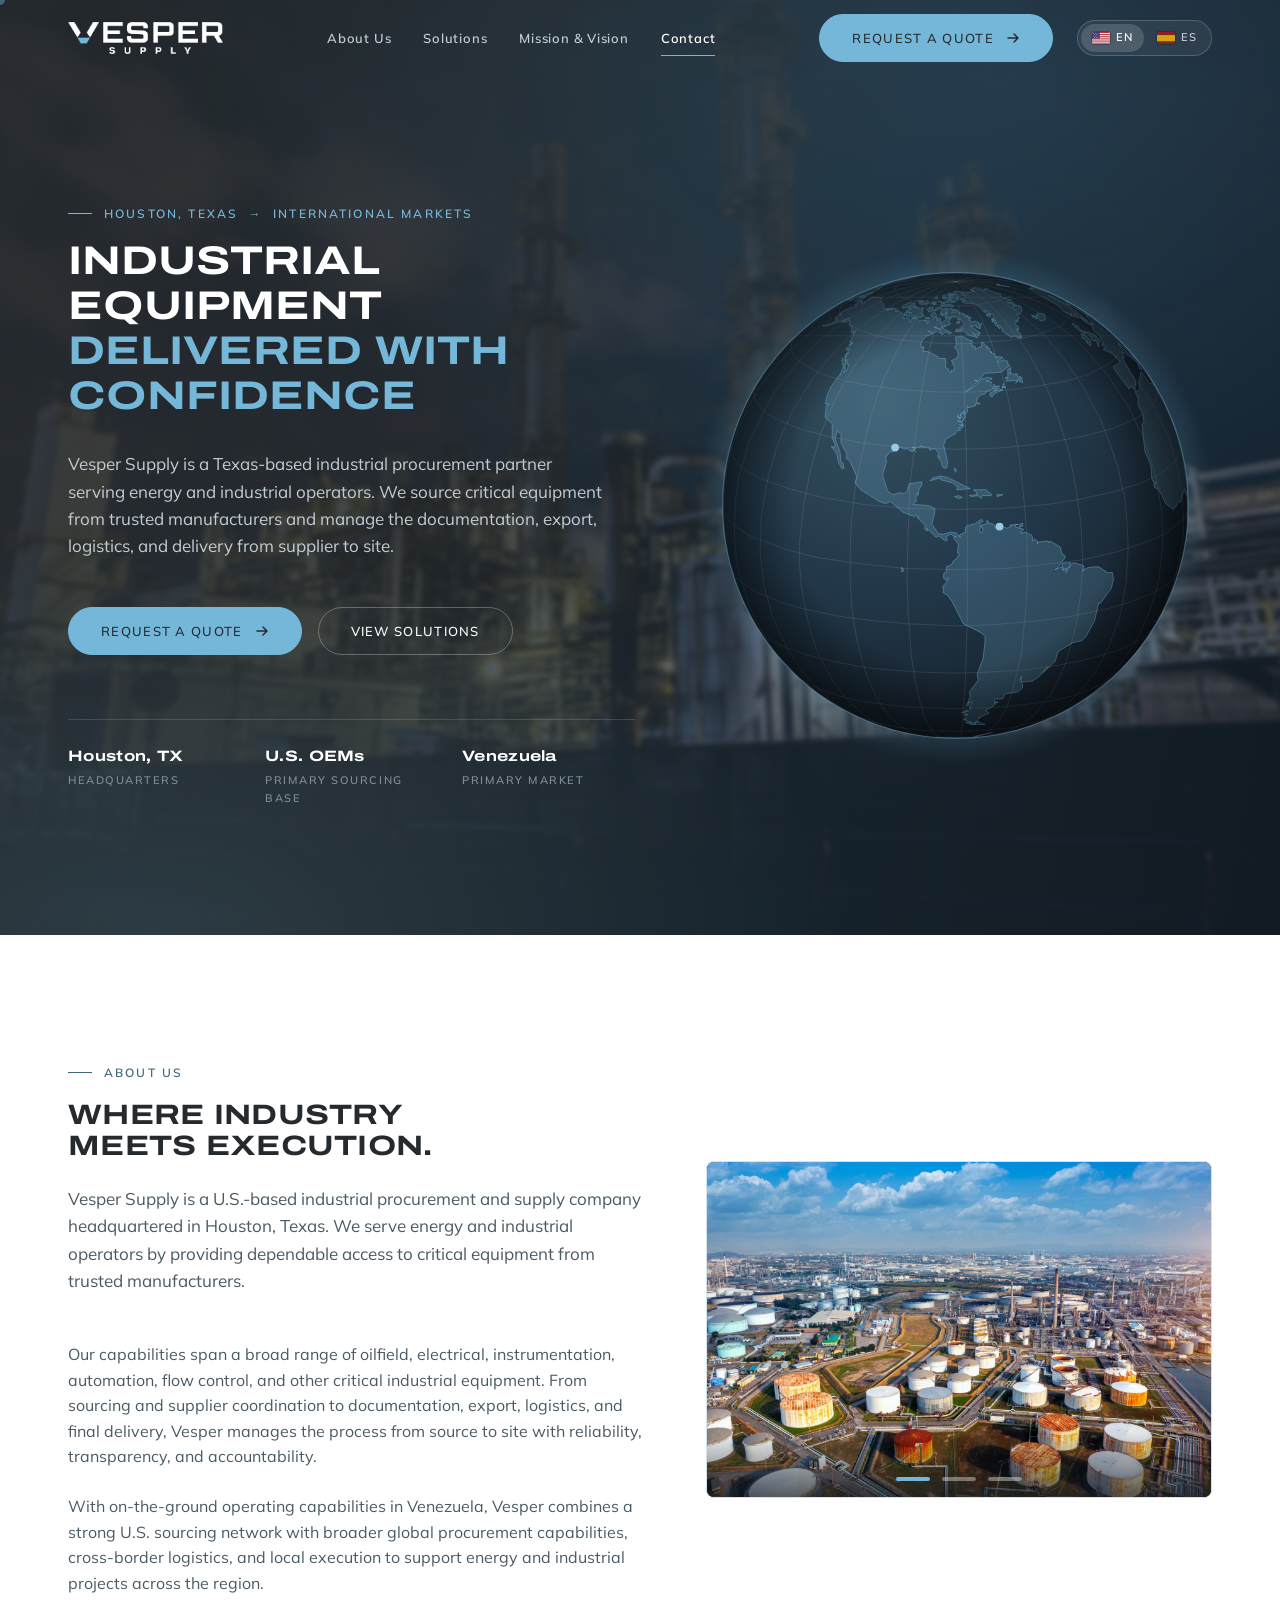
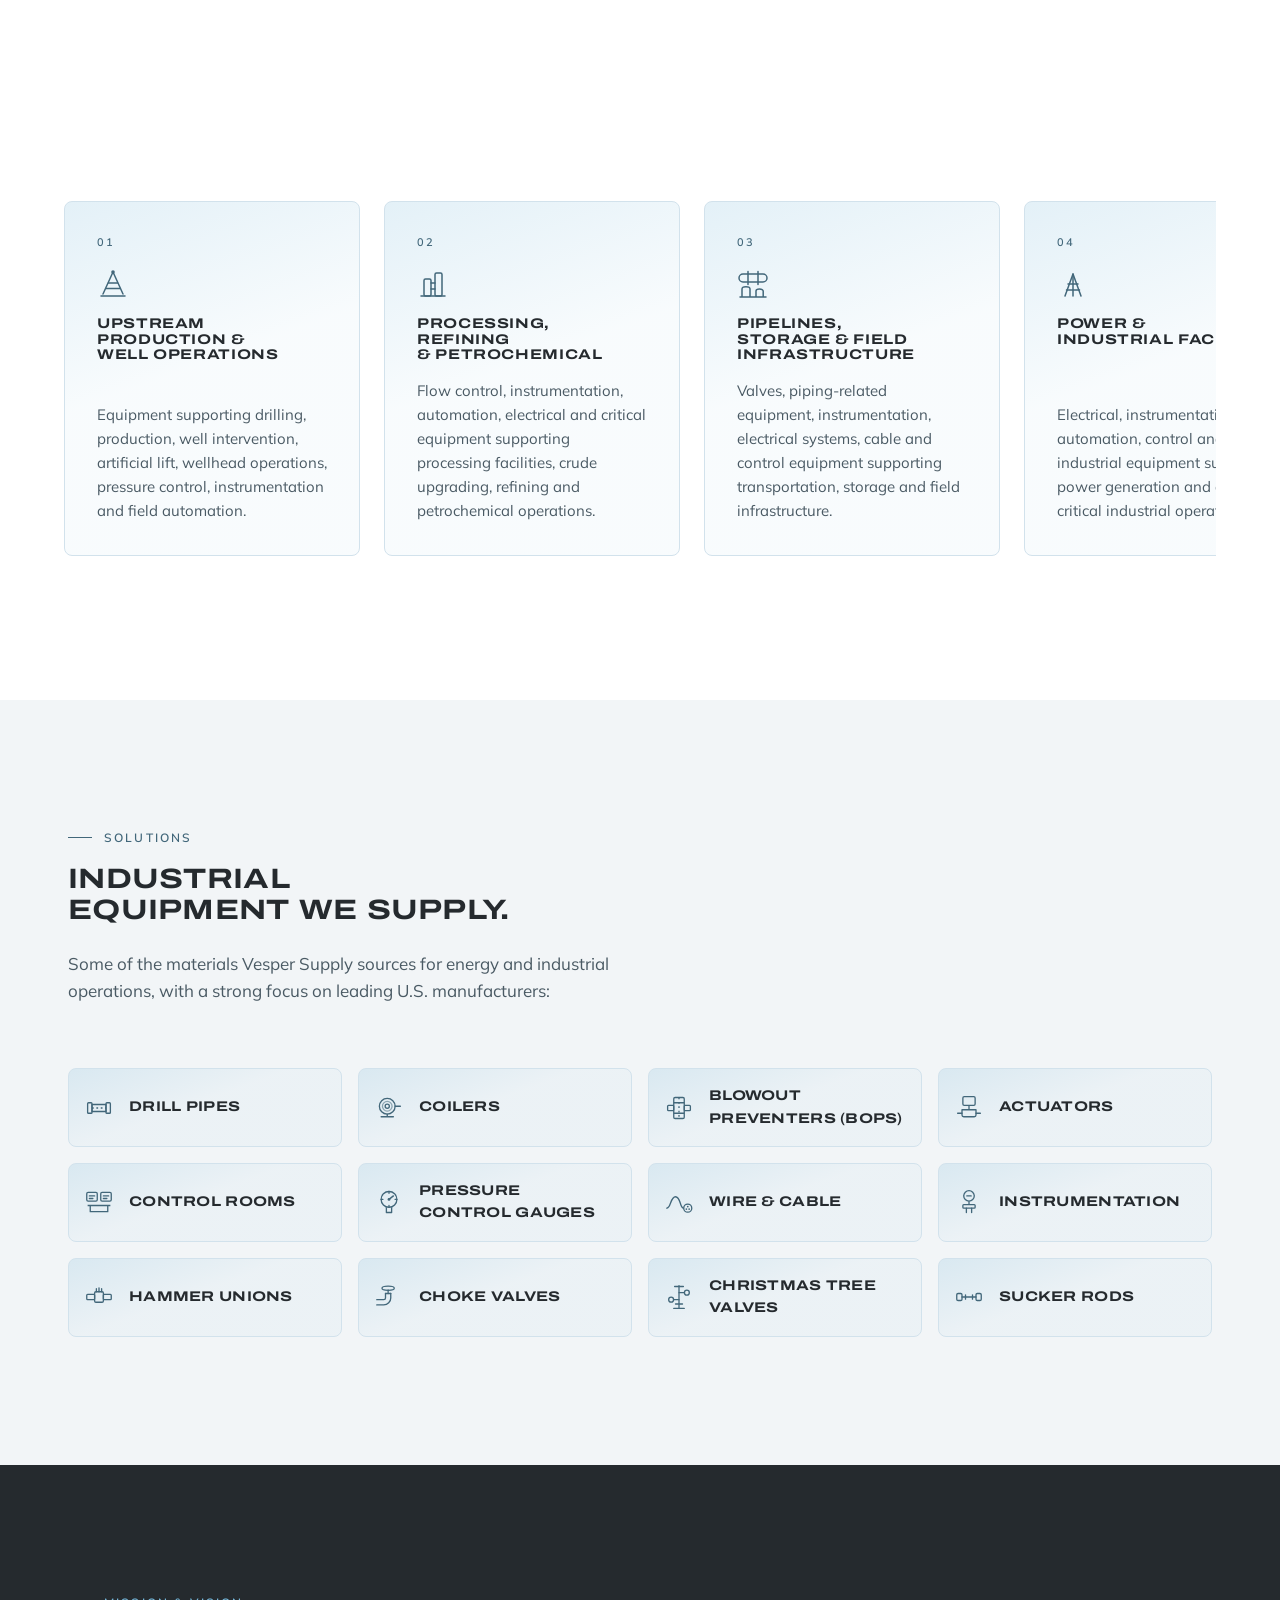
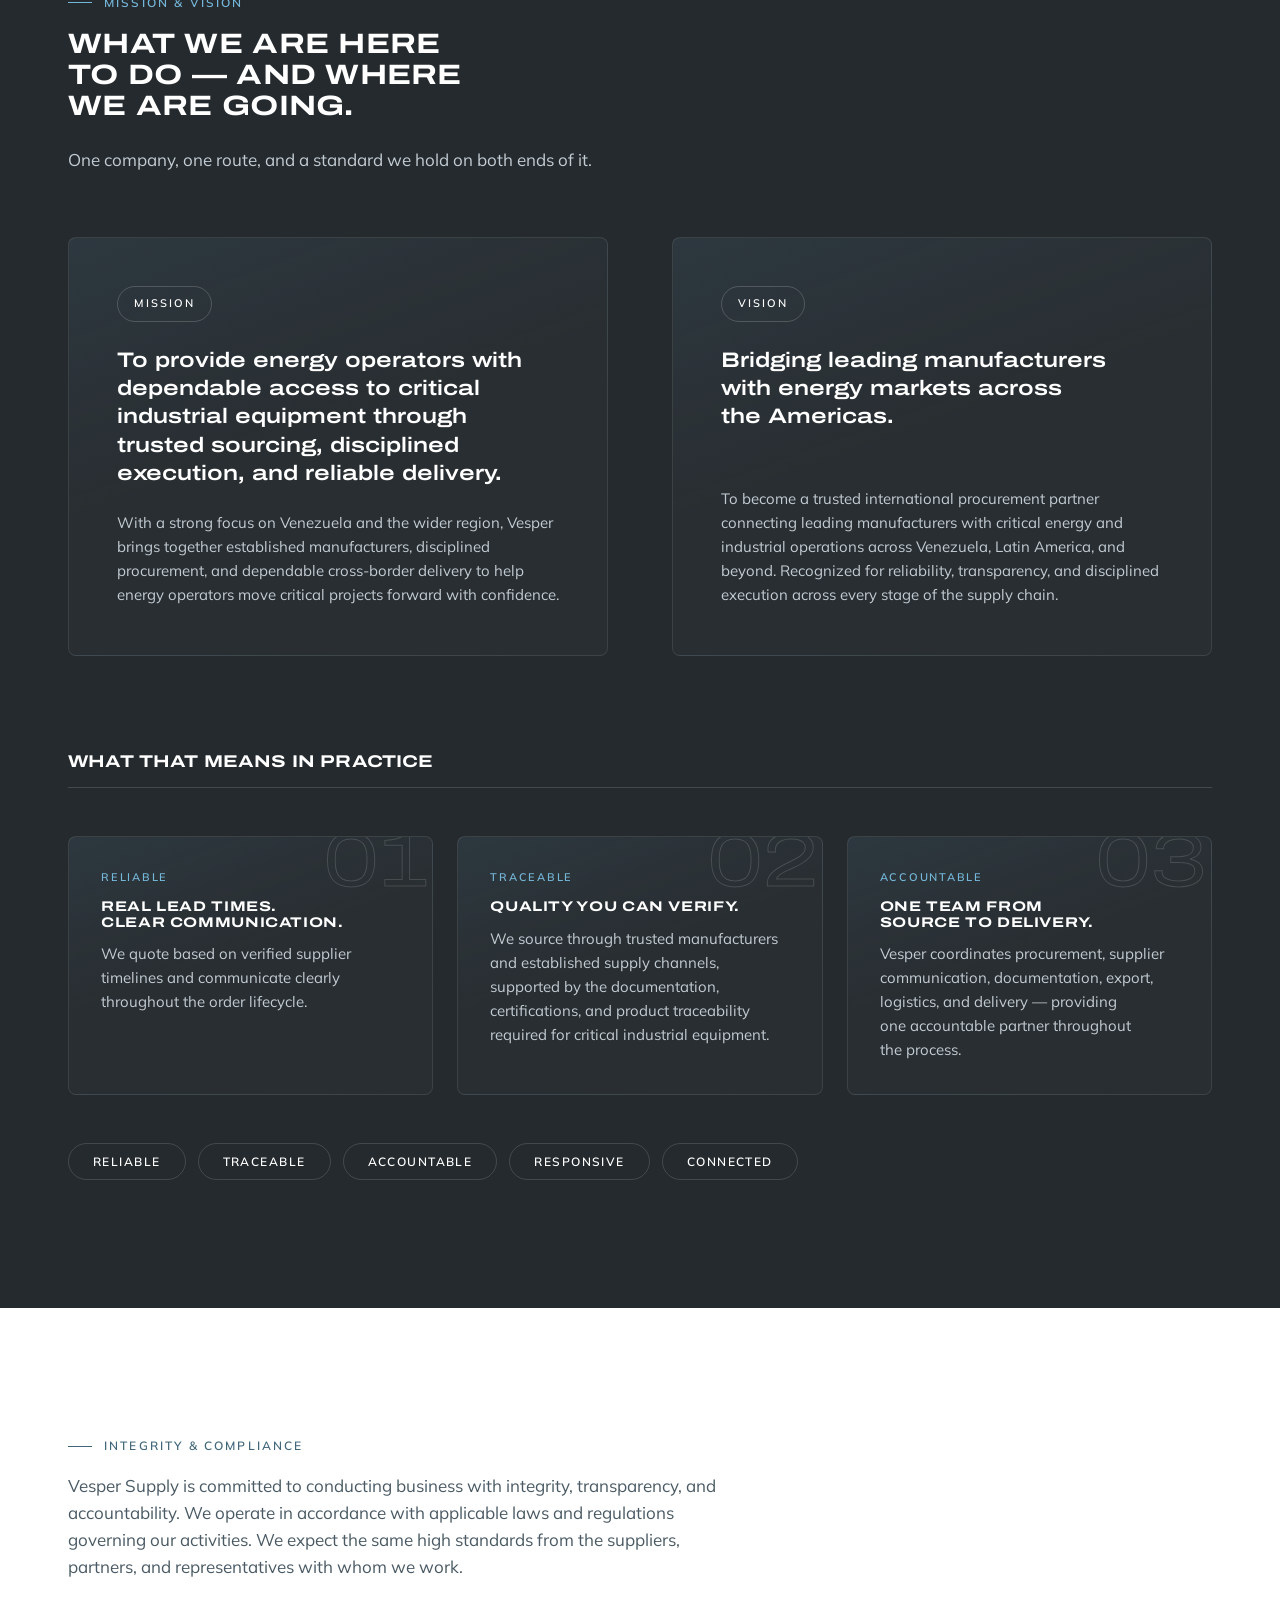
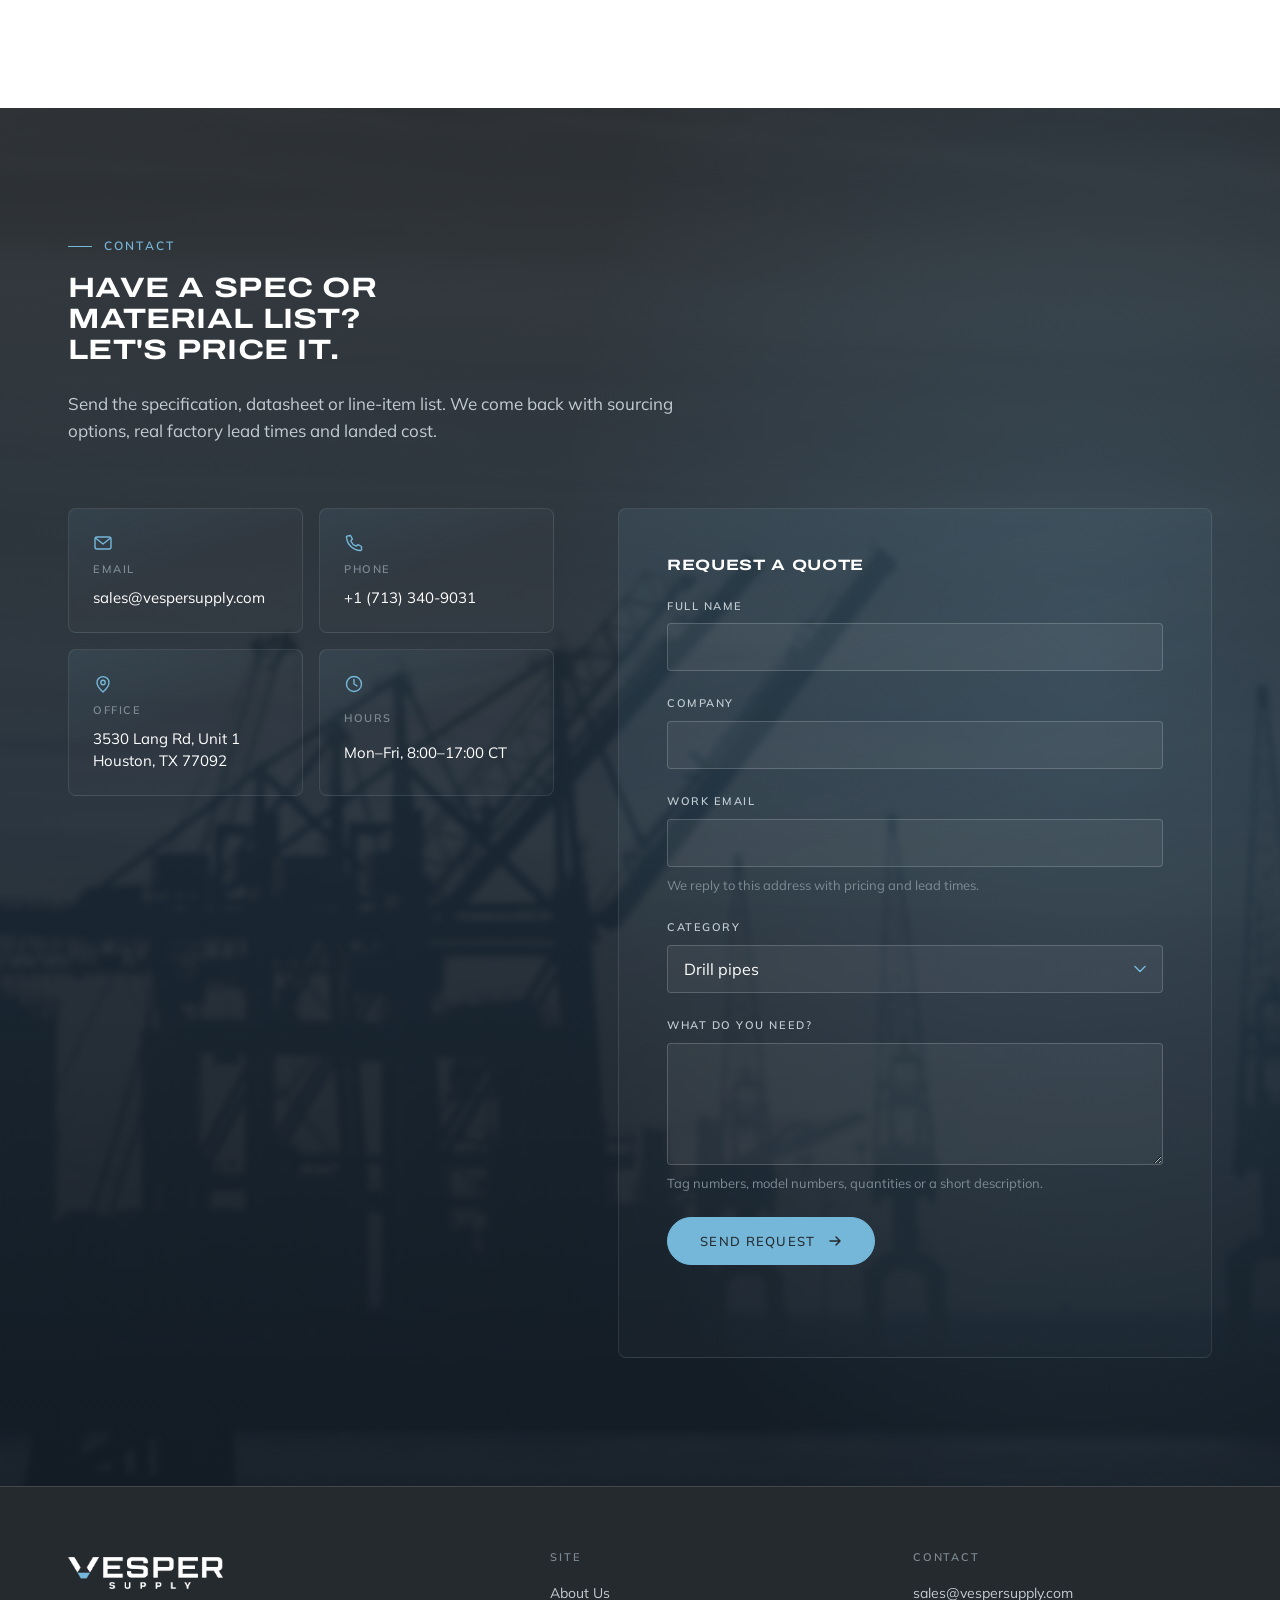
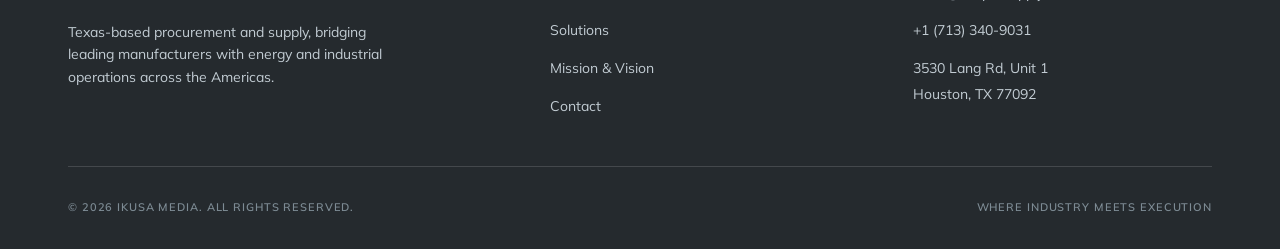
==== commit 78ae57ae: "Add an English/Spanish switcher Flags sit top right, US for English and Spain for Spanish, with the " ====
--- a/index.html
+++ b/index.html
@@ -21,7 +21,7 @@
 </head>
 <body>
 
-<a class="skip-link" href="#main">Skip to content</a>
+<a class="skip-link" href="#main" data-i18n="a11y.skip">Skip to content</a>
 
 <!-- Custom dot cursor. Only rendered on devices with a real pointer; main.js
      leaves it out entirely on touch. -->
@@ -45,22 +45,33 @@
       </span>
     </a>
 
-    <nav class="nav" aria-label="Primary">
-      <a class="nav__link" href="#about">About Us</a>
-      <a class="nav__link" href="#solutions">Solutions</a>
-      <a class="nav__link" href="#mission">Mission &amp; Vision</a>
-      <a class="nav__link" href="#contact">Contact</a>
+    <nav class="nav" aria-label="Primary" data-i18n-aria="nav.primary">
+      <a class="nav__link" href="#about" data-i18n-html="nav.about">About Us</a>
+      <a class="nav__link" href="#solutions" data-i18n-html="nav.solutions">Solutions</a>
+      <a class="nav__link" href="#mission" data-i18n-html="nav.mission">Mission &amp; Vision</a>
+      <a class="nav__link" href="#contact" data-i18n-html="nav.contact">Contact</a>
     </nav>
 
     <a class="btn btn--primary header__cta" href="#contact">
-      Request a quote
+      <span data-i18n="nav.cta">Request a quote</span>
       <svg class="btn__arrow" width="14" height="14" viewBox="0 0 14 14" fill="none" aria-hidden="true">
         <path d="M2 7h10M8 3l4 4-4 4" stroke="currentColor" stroke-width="1.5" stroke-linecap="round" stroke-linejoin="round"/>
       </svg>
     </a>
 
+    <div class="lang" role="group" aria-label="Language" data-i18n-aria="lang.group">
+      <button class="lang__btn is-current" type="button" data-lang-btn="en"
+              aria-pressed="true" aria-label="View in English" data-i18n-aria="lang.en">
+        <svg class="lang__flag" viewBox="0 0 22 15" aria-hidden="true" focusable="false"><rect width="22" height="15" fill="#fff"/><g fill="#B22234"><rect width="22" height="1.15"/><rect y="2.3" width="22" height="1.15"/><rect y="4.6" width="22" height="1.15"/><rect y="6.9" width="22" height="1.15"/><rect y="9.2" width="22" height="1.15"/><rect y="11.5" width="22" height="1.15"/><rect y="13.85" width="22" height="1.15"/></g><rect width="9.5" height="8.05" fill="#3C3B6E"/><g fill="#fff"><circle cx="2" cy="1.6" r=".5"/><circle cx="4.6" cy="1.6" r=".5"/><circle cx="7.2" cy="1.6" r=".5"/><circle cx="3.3" cy="3.3" r=".5"/><circle cx="5.9" cy="3.3" r=".5"/><circle cx="2" cy="5" r=".5"/><circle cx="4.6" cy="5" r=".5"/><circle cx="7.2" cy="5" r=".5"/><circle cx="3.3" cy="6.7" r=".5"/><circle cx="5.9" cy="6.7" r=".5"/></g></svg><span class="lang__code">EN</span>
+      </button>
+      <button class="lang__btn" type="button" data-lang-btn="es"
+              aria-pressed="false" aria-label="View in Spanish" data-i18n-aria="lang.es">
+        <svg class="lang__flag" viewBox="0 0 22 15" aria-hidden="true" focusable="false"><rect width="22" height="15" fill="#AA151B"/><rect y="3.75" width="22" height="7.5" fill="#F1BF00"/></svg><span class="lang__code">ES</span>
+      </button>
+    </div>
+
     <button class="menu-toggle" id="menuToggle" type="button" aria-expanded="false" aria-controls="mobileNav">
-      <span class="visually-hidden">Toggle menu</span>
+      <span class="visually-hidden" data-i18n="nav.toggle">Toggle menu</span>
       <span class="menu-toggle__bars" aria-hidden="true"></span>
     </button>
 
@@ -69,11 +80,21 @@
 
 <div class="mobile-nav" id="mobileNav">
   <div class="shell">
-    <a class="mobile-nav__link" href="#about">About Us</a>
-    <a class="mobile-nav__link" href="#solutions">Solutions</a>
-    <a class="mobile-nav__link" href="#mission">Mission &amp; Vision</a>
-    <a class="mobile-nav__link" href="#contact">Contact</a>
-    <a class="btn btn--primary" href="#contact">Request a quote</a>
+    <a class="mobile-nav__link" href="#about" data-i18n-html="nav.about">About Us</a>
+    <a class="mobile-nav__link" href="#solutions" data-i18n-html="nav.solutions">Solutions</a>
+    <a class="mobile-nav__link" href="#mission" data-i18n-html="nav.mission">Mission &amp; Vision</a>
+    <a class="mobile-nav__link" href="#contact" data-i18n-html="nav.contact">Contact</a>
+    <a class="btn btn--primary" href="#contact" data-i18n="nav.cta">Request a quote</a>
+    <div class="lang lang--mobile" role="group" aria-label="Language" data-i18n-aria="lang.group">
+      <button class="lang__btn is-current" type="button" data-lang-btn="en"
+              aria-pressed="true" aria-label="View in English" data-i18n-aria="lang.en">
+        <svg class="lang__flag" viewBox="0 0 22 15" aria-hidden="true" focusable="false"><rect width="22" height="15" fill="#fff"/><g fill="#B22234"><rect width="22" height="1.15"/><rect y="2.3" width="22" height="1.15"/><rect y="4.6" width="22" height="1.15"/><rect y="6.9" width="22" height="1.15"/><rect y="9.2" width="22" height="1.15"/><rect y="11.5" width="22" height="1.15"/><rect y="13.85" width="22" height="1.15"/></g><rect width="9.5" height="8.05" fill="#3C3B6E"/><g fill="#fff"><circle cx="2" cy="1.6" r=".5"/><circle cx="4.6" cy="1.6" r=".5"/><circle cx="7.2" cy="1.6" r=".5"/><circle cx="3.3" cy="3.3" r=".5"/><circle cx="5.9" cy="3.3" r=".5"/><circle cx="2" cy="5" r=".5"/><circle cx="4.6" cy="5" r=".5"/><circle cx="7.2" cy="5" r=".5"/><circle cx="3.3" cy="6.7" r=".5"/><circle cx="5.9" cy="6.7" r=".5"/></g></svg><span class="lang__code">EN</span>
+      </button>
+      <button class="lang__btn" type="button" data-lang-btn="es"
+              aria-pressed="false" aria-label="View in Spanish" data-i18n-aria="lang.es">
+        <svg class="lang__flag" viewBox="0 0 22 15" aria-hidden="true" focusable="false"><rect width="22" height="15" fill="#AA151B"/><rect y="3.75" width="22" height="7.5" fill="#F1BF00"/></svg><span class="lang__code">ES</span>
+      </button>
+    </div>
   </div>
 </div>
 
@@ -87,14 +108,14 @@
   <div class="shell hero__inner">
 
     <div>
-      <p class="eyebrow reveal">Houston, Texas &nbsp;→&nbsp; International markets</p>
-
-      <h1 class="hero__title reveal" data-delay="1">
+      <p class="eyebrow reveal" data-i18n-html="hero.eyebrow">Houston, Texas &nbsp;→&nbsp; International markets</p>
+
+      <h1 class="hero__title reveal" data-delay="1" data-i18n-html="hero.title">
         Industrial equipment<br>
         <strong>Delivered with confidence</strong>
       </h1>
 
-      <p class="hero__lede reveal" data-delay="2">
+      <p class="hero__lede reveal" data-delay="2" data-i18n="hero.lede">
         Vesper Supply is a Texas-based industrial procurement partner serving energy
         and industrial operators. We source critical equipment from trusted
         manufacturers and manage the documentation, export, logistics, and delivery
@@ -103,26 +124,26 @@
 
       <div class="hero__actions reveal" data-delay="3">
         <a class="btn btn--primary" href="#contact">
-          Request a quote
+          <span data-i18n="nav.cta">Request a quote</span>
           <svg class="btn__arrow" width="14" height="14" viewBox="0 0 14 14" fill="none" aria-hidden="true">
             <path d="M2 7h10M8 3l4 4-4 4" stroke="currentColor" stroke-width="1.5" stroke-linecap="round" stroke-linejoin="round"/>
           </svg>
         </a>
-        <a class="btn btn--ghost" href="#solutions">View solutions</a>
+        <a class="btn btn--ghost" href="#solutions" data-i18n="hero.solutions">View solutions</a>
       </div>
 
       <div class="hero__specs reveal" data-delay="4">
         <div class="spec">
-          <div class="spec__value">Houston, TX</div>
-          <div class="spec__label">Headquarters</div>
+          <div class="spec__value" data-i18n="hero.spec1v">Houston, TX</div>
+          <div class="spec__label" data-i18n="hero.spec1l">Headquarters</div>
         </div>
         <div class="spec">
-          <div class="spec__value">U.S. OEMs</div>
-          <div class="spec__label">Primary sourcing base</div>
+          <div class="spec__value" data-i18n="hero.spec2v">U.S. OEMs</div>
+          <div class="spec__label" data-i18n="hero.spec2l">Primary sourcing base</div>
         </div>
         <div class="spec">
-          <div class="spec__value">Venezuela</div>
-          <div class="spec__label">Primary market</div>
+          <div class="spec__value" data-i18n="hero.spec3v">Venezuela</div>
+          <div class="spec__label" data-i18n="hero.spec3l">Primary market</div>
         </div>
       </div>
     </div>
@@ -133,7 +154,7 @@
              — no mapping library at runtime. Two pinging markers, no frame,
              no labels. ─────────────────────────────────────────────────── -->
     <div class="globe reveal" data-delay="2" id="corridorDiagram">
-      <svg class="globe__svg" viewBox="0 0 520 520" role="img"
+      <svg class="globe__svg" viewBox="0 0 520 520" role="img" data-i18n-aria="hero.globe"
            aria-label="Globe centred on the Gulf of Mexico and Caribbean, showing the supply route from Houston, Texas to the northern coast of Venezuela.">
         <defs>
           <radialGradient id="globeBody" cx="34%" cy="28%" r="78%">
@@ -190,9 +211,9 @@
       <div class="about__copy">
 
         <div class="section-head reveal">
-          <p class="eyebrow">About us</p>
-          <h2 class="section-title">Where industry meets execution.</h2>
-          <p class="section-lede">
+          <p class="eyebrow" data-i18n="about.eyebrow">About us</p>
+          <h2 class="section-title" data-i18n="about.title">Where industry meets execution.</h2>
+          <p class="section-lede" data-i18n="about.lede">
             Vesper Supply is a U.S.-based industrial procurement and supply company
             headquartered in Houston, Texas. We serve energy and industrial operators
             by providing dependable access to critical equipment from trusted
@@ -201,14 +222,14 @@
         </div>
 
         <div class="about__text reveal" data-delay="1">
-          <p>
+          <p data-i18n="about.p1">
             Our capabilities span a broad range of oilfield, electrical,
             instrumentation, automation, flow control, and other critical industrial
             equipment. From sourcing and supplier coordination to documentation,
             export, logistics, and final delivery, Vesper manages the process from
             source to site with reliability, transparency, and accountability.
           </p>
-          <p>
+          <p data-i18n="about.p2">
             With on-the-ground operating capabilities in Venezuela, Vesper combines a
             strong U.S. sourcing network with broader global procurement capabilities,
             cross-border logistics, and local execution to support energy and
@@ -220,7 +241,7 @@
 
       <div class="about__media reveal" data-delay="1">
         <div class="slider" id="aboutSlider" role="group" aria-roledescription="carousel"
-             aria-label="Vesper Supply operations">
+             aria-label="Vesper Supply operations" data-i18n-aria="about.slider">
           <ul class="slider__track">
         <li class="slider__slide is-current">
           <img src="MEDIA/about-refinery-aerial.jpg" alt="Aerial view of a refinery tank farm and processing facility" width="1600" height="1067"
@@ -255,12 +276,12 @@
     <div class="block">
 
       <div class="block__head reveal">
-        <h3 class="block__title">Who we serve</h3>
+        <h3 class="block__title" data-i18n="about.serve">Who we serve</h3>
         <div class="scroller__nav" id="industryNav">
-          <button class="scroller__btn" type="button" data-scroll="prev" aria-controls="industryScroller" aria-label="Show previous industries">
+          <button class="scroller__btn" type="button" data-scroll="prev" aria-controls="industryScroller" aria-label="Show previous industries" data-i18n-aria="ind.prev">
             <svg viewBox="0 0 16 16" fill="none" aria-hidden="true"><path d="M10 3 5 8l5 5" stroke="currentColor" stroke-width="1.6" stroke-linecap="round" stroke-linejoin="round"/></svg>
           </button>
-          <button class="scroller__btn" type="button" data-scroll="next" aria-controls="industryScroller" aria-label="Show next industries">
+          <button class="scroller__btn" type="button" data-scroll="next" aria-controls="industryScroller" aria-label="Show next industries" data-i18n-aria="ind.next">
             <svg viewBox="0 0 16 16" fill="none" aria-hidden="true"><path d="M6 3l5 5-5 5" stroke="currentColor" stroke-width="1.6" stroke-linecap="round" stroke-linejoin="round"/></svg>
           </button>
         </div>
@@ -270,31 +291,31 @@
            trackpad swipe work with no JS; the arrows and arrow-key handling
            are progressive enhancement on top. -->
       <div class="scroller reveal" id="industryScroller" data-delay="1"
-           role="region" aria-label="Industries we serve" tabindex="0">
+           role="region" aria-label="Industries we serve" data-i18n-aria="ind.region" tabindex="0">
         <ul class="scroller__track">
         <li class="ind-card">
           <span class="ind-card__num">01</span>
           <svg class="ind-card__icon" viewBox="0 0 32 32" fill="none" aria-hidden="true"><path d="M16 4 L6 26 M16 4 L26 26" stroke="currentColor" stroke-width="1.5" stroke-linecap="round"/><path d="M11.5 15h9M9 20.5h14M4 28h24" stroke="currentColor" stroke-width="1.5" stroke-linecap="round"/><circle cx="16" cy="4" r="1.8" fill="currentColor"/></svg>
-          <h4 class="ind-card__title">Upstream production &amp; well operations</h4>
-          <p class="ind-card__body">Equipment supporting drilling, production, well intervention, artificial lift, wellhead operations, pressure control, instrumentation and field automation.</p>
+          <h4 class="ind-card__title" data-i18n-html="ind.1t">Upstream production &amp; well operations</h4>
+          <p class="ind-card__body" data-i18n="ind.1b">Equipment supporting drilling, production, well intervention, artificial lift, wellhead operations, pressure control, instrumentation and field automation.</p>
         </li>
         <li class="ind-card">
           <span class="ind-card__num">02</span>
           <svg class="ind-card__icon" viewBox="0 0 32 32" fill="none" aria-hidden="true"><path d="M4 28h24" stroke="currentColor" stroke-width="1.5" stroke-linecap="round"/><rect x="7" y="11" width="7" height="17" rx="1.5" stroke="currentColor" stroke-width="1.5"/><rect x="18" y="5" width="7" height="23" rx="1.5" stroke="currentColor" stroke-width="1.5"/><path d="M14 15h4M14 21h4" stroke="currentColor" stroke-width="1.5" stroke-linecap="round"/></svg>
-          <h4 class="ind-card__title">Processing, refining &amp; petrochemical</h4>
-          <p class="ind-card__body">Flow control, instrumentation, automation, electrical and critical equipment supporting processing facilities, crude upgrading, refining and petrochemical operations.</p>
+          <h4 class="ind-card__title" data-i18n-html="ind.2t">Processing, refining &amp; petrochemical</h4>
+          <p class="ind-card__body" data-i18n="ind.2b">Flow control, instrumentation, automation, electrical and critical equipment supporting processing facilities, crude upgrading, refining and petrochemical operations.</p>
         </li>
         <li class="ind-card">
           <span class="ind-card__num">03</span>
           <svg class="ind-card__icon" viewBox="0 0 32 32" fill="none" aria-hidden="true"><rect x="2" y="6" width="28" height="8" rx="4" stroke="currentColor" stroke-width="1.5"/><path d="M11 3.5v13M21 3.5v13" stroke="currentColor" stroke-width="1.5" stroke-linecap="round"/><path d="M3 29h26" stroke="currentColor" stroke-width="1.5" stroke-linecap="round"/><path d="M5 29V21a4 2.2 0 0 1 8 0v8" stroke="currentColor" stroke-width="1.5" stroke-linejoin="round"/><path d="M19 29v-6a3.6 2 0 0 1 7.2 0v6" stroke="currentColor" stroke-width="1.5" stroke-linejoin="round"/></svg>
-          <h4 class="ind-card__title">Pipelines, storage &amp; field infrastructure</h4>
-          <p class="ind-card__body">Valves, piping-related equipment, instrumentation, electrical systems, cable and control equipment supporting transportation, storage and field infrastructure.</p>
+          <h4 class="ind-card__title" data-i18n-html="ind.3t">Pipelines, storage &amp; field infrastructure</h4>
+          <p class="ind-card__body" data-i18n="ind.3b">Valves, piping-related equipment, instrumentation, electrical systems, cable and control equipment supporting transportation, storage and field infrastructure.</p>
         </li>
         <li class="ind-card">
           <span class="ind-card__num">04</span>
           <svg class="ind-card__icon" viewBox="0 0 32 32" fill="none" aria-hidden="true"><path d="M8 28 L16 6 L24 28" stroke="currentColor" stroke-width="1.5" stroke-linecap="round" stroke-linejoin="round"/><path d="M16 6v22M11 16h10M9.5 22h13" stroke="currentColor" stroke-width="1.5" stroke-linecap="round"/></svg>
-          <h4 class="ind-card__title">Power &amp; industrial facilities</h4>
-          <p class="ind-card__body">Electrical, instrumentation, automation, control and industrial equipment supporting power generation and other critical industrial operations.</p>
+          <h4 class="ind-card__title" data-i18n-html="ind.4t">Power &amp; industrial facilities</h4>
+          <p class="ind-card__body" data-i18n="ind.4b">Electrical, instrumentation, automation, control and industrial equipment supporting power generation and other critical industrial operations.</p>
         </li>
         </ul>
       </div>
@@ -309,9 +330,9 @@
   <div class="shell">
 
     <div class="section-head reveal">
-      <p class="eyebrow">Solutions</p>
-      <h2 class="section-title">Industrial equipment we supply.</h2>
-      <p class="section-lede">
+      <p class="eyebrow" data-i18n="sol.eyebrow">Solutions</p>
+      <h2 class="section-title" data-i18n="sol.title">Industrial equipment we supply.</h2>
+      <p class="section-lede" data-i18n="sol.lede">
         Some of the materials Vesper Supply sources for energy and industrial
         operations, with a strong focus on leading U.S. manufacturers:
       </p>
@@ -320,51 +341,51 @@
     <ul class="kit reveal" data-delay="1">
         <li class="kit__item">
           <svg class="kit__icon" viewBox="0 0 32 32" fill="none" aria-hidden="true"><rect x="8" y="12" width="16" height="8" stroke="currentColor" stroke-width="1.5" stroke-linejoin="round"/><rect x="3" y="10" width="5" height="12" rx="1" stroke="currentColor" stroke-width="1.5" stroke-linejoin="round"/><rect x="24" y="10" width="5" height="12" rx="1" stroke="currentColor" stroke-width="1.5" stroke-linejoin="round"/><path d="M8 16h16" stroke="currentColor" stroke-width="1.5" stroke-dasharray="2 3"/></svg>
-          <span>Drill pipes</span>
+          <span data-i18n-html="kit.1">Drill pipes</span>
         </li>
         <li class="kit__item">
           <svg class="kit__icon" viewBox="0 0 32 32" fill="none" aria-hidden="true"><circle cx="14" cy="14" r="9" stroke="currentColor" stroke-width="1.5"/><circle cx="14" cy="14" r="5.5" stroke="currentColor" stroke-width="1.5" opacity="0.55"/><circle cx="14" cy="14" r="2.4" stroke="currentColor" stroke-width="1.5"/><path d="M23 14h6" stroke="currentColor" stroke-width="1.5" stroke-linecap="round"/><path d="M7 26h14M14 23v3" stroke="currentColor" stroke-width="1.5" stroke-linecap="round"/></svg>
-          <span>Coilers</span>
+          <span data-i18n-html="kit.2">Coilers</span>
         </li>
         <li class="kit__item">
           <svg class="kit__icon" viewBox="0 0 32 32" fill="none" aria-hidden="true"><rect x="10" y="4" width="12" height="24" rx="1.5" stroke="currentColor" stroke-width="1.5" stroke-linejoin="round"/><path d="M10 10h12M10 22h12" stroke="currentColor" stroke-width="1.5"/><rect x="3" y="13" width="7" height="6" rx="1" stroke="currentColor" stroke-width="1.5" stroke-linejoin="round"/><rect x="22" y="13" width="7" height="6" rx="1" stroke="currentColor" stroke-width="1.5" stroke-linejoin="round"/><path d="M16 4v24" stroke="currentColor" stroke-width="1.5" stroke-dasharray="2 3"/></svg>
-          <span>Blowout preventers (BOPs)</span>
+          <span data-i18n-html="kit.3">Blowout preventers (BOPs)</span>
         </li>
         <li class="kit__item">
           <svg class="kit__icon" viewBox="0 0 32 32" fill="none" aria-hidden="true"><rect x="9" y="3" width="14" height="10" rx="1.5" stroke="currentColor" stroke-width="1.5" stroke-linejoin="round"/><path d="M16 13v5" stroke="currentColor" stroke-width="1.5"/><path d="M8 18h16v6a2 2 0 0 1-2 2H10a2 2 0 0 1-2-2z" stroke="currentColor" stroke-width="1.5" stroke-linejoin="round"/><path d="M3 22h5M24 22h5" stroke="currentColor" stroke-width="1.5" stroke-linecap="round"/></svg>
-          <span>Actuators</span>
+          <span data-i18n-html="kit.4">Actuators</span>
         </li>
         <li class="kit__item">
           <svg class="kit__icon" viewBox="0 0 32 32" fill="none" aria-hidden="true"><rect x="2" y="5" width="12" height="10" rx="1.5" stroke="currentColor" stroke-width="1.5" stroke-linejoin="round"/><rect x="18" y="5" width="12" height="10" rx="1.5" stroke="currentColor" stroke-width="1.5" stroke-linejoin="round"/><path d="M5 9h6M5 12h4M21 9h6M21 12h4" stroke="currentColor" stroke-width="1.5" stroke-linecap="round"/><path d="M3 20h26M6 20v7h20v-7" stroke="currentColor" stroke-width="1.5" stroke-linejoin="round"/></svg>
-          <span>Control rooms</span>
+          <span data-i18n-html="kit.5">Control rooms</span>
         </li>
         <li class="kit__item">
           <svg class="kit__icon" viewBox="0 0 32 32" fill="none" aria-hidden="true"><circle cx="16" cy="13" r="9" stroke="currentColor" stroke-width="1.5"/><path d="M16 13l5-4" stroke="currentColor" stroke-width="1.5" stroke-linecap="round"/><circle cx="16" cy="13" r="1.6" fill="currentColor"/><path d="M16 4v2M25 13h-2M16 22v-2M7 13h2" stroke="currentColor" stroke-width="1.5" stroke-linecap="round"/><path d="M13 22v6h6v-6" stroke="currentColor" stroke-width="1.5" stroke-linejoin="round"/></svg>
-          <span>Pressure control gauges</span>
+          <span data-i18n-html="kit.6">Pressure control gauges</span>
         </li>
         <li class="kit__item">
           <svg class="kit__icon" viewBox="0 0 32 32" fill="none" aria-hidden="true"><path d="M2 23c5 0 4-13 10-13s5 13 9 13" stroke="currentColor" stroke-width="1.5" stroke-linecap="round"/><circle cx="26" cy="23" r="4.6" stroke="currentColor" stroke-width="1.5"/><circle cx="26" cy="21.2" r="1" fill="currentColor"/><circle cx="24.4" cy="24" r="1" fill="currentColor"/><circle cx="27.6" cy="24" r="1" fill="currentColor"/></svg>
-          <span>Wire &amp; cable</span>
+          <span data-i18n-html="kit.7">Wire &amp; cable</span>
         </li>
         <li class="kit__item">
           <svg class="kit__icon" viewBox="0 0 32 32" fill="none" aria-hidden="true"><circle cx="16" cy="9" r="6" stroke="currentColor" stroke-width="1.5"/><path d="M13.5 9h5" stroke="currentColor" stroke-width="1.5" stroke-linecap="round"/><path d="M16 15v4" stroke="currentColor" stroke-width="1.5"/><rect x="9" y="19" width="14" height="4" rx="1" stroke="currentColor" stroke-width="1.5" stroke-linejoin="round"/><path d="M13 23v5M19 23v5" stroke="currentColor" stroke-width="1.5" stroke-linecap="round"/></svg>
-          <span>Instrumentation</span>
+          <span data-i18n-html="kit.8">Instrumentation</span>
         </li>
         <li class="kit__item">
           <svg class="kit__icon" viewBox="0 0 32 32" fill="none" aria-hidden="true"><rect x="2" y="13" width="9" height="6" rx="1" stroke="currentColor" stroke-width="1.5" stroke-linejoin="round"/><rect x="21" y="13" width="9" height="6" rx="1" stroke="currentColor" stroke-width="1.5" stroke-linejoin="round"/><rect x="11" y="10" width="10" height="12" rx="1.5" stroke="currentColor" stroke-width="1.5" stroke-linejoin="round"/><path d="M13 10V6.5M16 10V5.5M19 10V6.5" stroke="currentColor" stroke-width="1.5" stroke-linecap="round"/></svg>
-          <span>Hammer unions</span>
+          <span data-i18n-html="kit.9">Hammer unions</span>
         </li>
         <li class="kit__item">
           <svg class="kit__icon" viewBox="0 0 32 32" fill="none" aria-hidden="true"><path d="M2 25h8a8 8 0 0 0 8-8v-5" stroke="currentColor" stroke-width="1.5" stroke-linecap="round" stroke-linejoin="round"/><path d="M2 19h8a2 2 0 0 0 2-2v-5" stroke="currentColor" stroke-width="1.5" stroke-linecap="round" stroke-linejoin="round"/><path d="M15 12h-3M18 12h-3" stroke="currentColor" stroke-width="1.5" stroke-linecap="round"/><path d="M15 12V8" stroke="currentColor" stroke-width="1.5" stroke-linecap="round"/><ellipse cx="15" cy="6" rx="7" ry="2.4" stroke="currentColor" stroke-width="1.5"/></svg>
-          <span>Choke valves</span>
+          <span data-i18n-html="kit.10">Choke valves</span>
         </li>
         <li class="kit__item">
           <svg class="kit__icon" viewBox="0 0 32 32" fill="none" aria-hidden="true"><path d="M16 3v26" stroke="currentColor" stroke-width="1.5" stroke-linecap="round"/><path d="M11 4h10M12 24h8M10 29h12" stroke="currentColor" stroke-width="1.5" stroke-linecap="round"/><path d="M16 11h6M16 19h-6" stroke="currentColor" stroke-width="1.5" stroke-linecap="round"/><circle cx="25" cy="11" r="2.8" stroke="currentColor" stroke-width="1.5"/><circle cx="7" cy="19" r="2.8" stroke="currentColor" stroke-width="1.5"/></svg>
-          <span>Christmas tree valves</span>
+          <span data-i18n-html="kit.11">Christmas tree valves</span>
         </li>
         <li class="kit__item">
           <svg class="kit__icon" viewBox="0 0 32 32" fill="none" aria-hidden="true"><path d="M8 16h16" stroke="currentColor" stroke-width="1.5" stroke-linecap="round"/><rect x="2" y="12" width="6" height="8" rx="1.5" stroke="currentColor" stroke-width="1.5" stroke-linejoin="round"/><rect x="24" y="12" width="6" height="8" rx="1.5" stroke="currentColor" stroke-width="1.5" stroke-linejoin="round"/><path d="M12 13.5v5M20 13.5v5" stroke="currentColor" stroke-width="1.5" stroke-linecap="round"/></svg>
-          <span>Sucker rods</span>
+          <span data-i18n-html="kit.12">Sucker rods</span>
         </li>
     </ul>
 
@@ -376,9 +397,9 @@
   <div class="shell">
 
     <div class="section-head reveal">
-      <p class="eyebrow">Mission &amp; vision</p>
-      <h2 class="section-title">What we are here to do — and where we are going.</h2>
-      <p class="section-lede">
+      <p class="eyebrow" data-i18n-html="mis.eyebrow">Mission &amp; vision</p>
+      <h2 class="section-title" data-i18n="mis.title">What we are here to do — and where we are going.</h2>
+      <p class="section-lede" data-i18n="mis.lede">
         One company, one route, and a standard we hold on both ends of it.
       </p>
     </div>
@@ -386,13 +407,13 @@
     <div class="duo">
 
       <article class="duo__item reveal">
-        <p class="duo__tag">Mission</p>
-        <p class="manifesto">
+        <p class="duo__tag" data-i18n="mis.mTag">Mission</p>
+        <p class="manifesto" data-i18n="mis.mManifesto">
           To provide energy operators with dependable access to critical industrial
           equipment through trusted sourcing, disciplined execution, and reliable
           delivery.
         </p>
-        <p class="duo__body">
+        <p class="duo__body" data-i18n="mis.mBody">
           With a strong focus on Venezuela and the wider region, Vesper brings together
           established manufacturers, disciplined procurement, and dependable
           cross-border delivery to help energy operators move critical projects forward
@@ -401,11 +422,11 @@
       </article>
 
       <article class="duo__item reveal" data-delay="1" id="vision">
-        <p class="duo__tag">Vision</p>
-        <p class="manifesto">
+        <p class="duo__tag" data-i18n="mis.vTag">Vision</p>
+        <p class="manifesto" data-i18n="mis.vManifesto">
           Bridging leading manufacturers with energy markets across the Americas.
         </p>
-        <p class="duo__body">
+        <p class="duo__body" data-i18n="mis.vBody">
           To become a trusted international procurement partner connecting leading
           manufacturers with critical energy and industrial operations across
           Venezuela, Latin America, and beyond. Recognized for reliability,
@@ -417,38 +438,38 @@
     </div>
 
     <div class="block">
-      <h3 class="block__title reveal">What that means in practice</h3>
+      <h3 class="block__title reveal" data-i18n="mis.practice">What that means in practice</h3>
 
       <ol class="practice">
         <li class="practice__item reveal">
           <span class="practice__index" aria-hidden="true">01</span>
-          <p class="practice__tag">Reliable</p>
-          <h4 class="practice__title">Real lead times. Clear communication.</h4>
-          <p class="practice__text">We quote based on verified supplier timelines and communicate clearly throughout the order lifecycle.</p>
+          <p class="practice__tag" data-i18n="pr.1tag">Reliable</p>
+          <h4 class="practice__title" data-i18n="pr.1title">Real lead times. Clear communication.</h4>
+          <p class="practice__text" data-i18n="pr.1text">We quote based on verified supplier timelines and communicate clearly throughout the order lifecycle.</p>
         </li>
 
         <li class="practice__item reveal" data-delay="1">
           <span class="practice__index" aria-hidden="true">02</span>
-          <p class="practice__tag">Traceable</p>
-          <h4 class="practice__title">Quality you can verify.</h4>
-          <p class="practice__text">We source through trusted manufacturers and established supply channels, supported by the documentation, certifications, and product traceability required for critical industrial equipment.</p>
+          <p class="practice__tag" data-i18n="pr.2tag">Traceable</p>
+          <h4 class="practice__title" data-i18n="pr.2title">Quality you can verify.</h4>
+          <p class="practice__text" data-i18n="pr.2text">We source through trusted manufacturers and established supply channels, supported by the documentation, certifications, and product traceability required for critical industrial equipment.</p>
         </li>
 
         <li class="practice__item reveal" data-delay="2">
           <span class="practice__index" aria-hidden="true">03</span>
-          <p class="practice__tag">Accountable</p>
-          <h4 class="practice__title">One team from source to delivery.</h4>
-          <p class="practice__text">Vesper coordinates procurement, supplier communication, documentation, export, logistics, and delivery — providing one accountable partner throughout the process.</p>
+          <p class="practice__tag" data-i18n="pr.3tag">Accountable</p>
+          <h4 class="practice__title" data-i18n="pr.3title">One team from source to delivery.</h4>
+          <p class="practice__text" data-i18n="pr.3text">Vesper coordinates procurement, supplier communication, documentation, export, logistics, and delivery — providing one accountable partner throughout the process.</p>
         </li>
       </ol>
     </div>
 
-    <ul class="values reveal" aria-label="Brand values">
-      <li class="value">Reliable</li>
-      <li class="value">Traceable</li>
-      <li class="value">Accountable</li>
-      <li class="value">Responsive</li>
-      <li class="value">Connected</li>
+    <ul class="values reveal" aria-label="Brand values" data-i18n-aria="val.label">
+      <li class="value" data-i18n="val.1">Reliable</li>
+      <li class="value" data-i18n="val.2">Traceable</li>
+      <li class="value" data-i18n="val.3">Accountable</li>
+      <li class="value" data-i18n="val.4">Responsive</li>
+      <li class="value" data-i18n="val.5">Connected</li>
     </ul>
 
   </div>
@@ -458,8 +479,8 @@
 <section class="band" id="integrity">
   <div class="shell">
     <div class="statement-block reveal">
-      <p class="eyebrow">Integrity &amp; compliance</p>
-      <p class="statement-block__body">
+      <p class="eyebrow" data-i18n-html="int.eyebrow">Integrity &amp; compliance</p>
+      <p class="statement-block__body" data-i18n="int.body">
         Vesper Supply is committed to conducting business with integrity, transparency,
         and accountability. We operate in accordance with applicable laws and
         regulations governing our activities. We expect the same high standards from
@@ -478,9 +499,9 @@
   <div class="shell">
 
     <div class="section-head reveal">
-      <p class="eyebrow">Contact</p>
-      <h2 class="section-title">Have a spec or material list? Let's price it.</h2>
-      <p class="section-lede">
+      <p class="eyebrow" data-i18n="con.eyebrow">Contact</p>
+      <h2 class="section-title" data-i18n="con.title">Have a spec or material list? Let's price it.</h2>
+      <p class="section-lede" data-i18n="con.lede">
         Send the specification, datasheet or line-item list. We come back with
         sourcing options, real factory lead times and landed cost.
       </p>
@@ -495,7 +516,7 @@
             <rect x="2" y="4" width="16" height="12" rx="2" stroke="currentColor" stroke-width="1.4"/>
             <path d="M2.8 5.2 10 11l7.2-5.8" stroke="currentColor" stroke-width="1.4" stroke-linecap="round" stroke-linejoin="round"/>
           </svg>
-          <span class="contact-card__label">Email</span>
+          <span class="contact-card__label" data-i18n="con.email">Email</span>
           <span class="contact-card__value">sales@vespersupply.com</span>
         </a>
 
@@ -503,7 +524,7 @@
           <svg class="contact-card__icon" viewBox="0 0 20 20" fill="none" aria-hidden="true">
             <path d="M6.5 2.5 8.4 6 6.8 7.9a10 10 0 0 0 5.3 5.3L14 11.6l3.5 1.9v3a1 1 0 0 1-1.1 1A14.6 14.6 0 0 1 2.5 4.1a1 1 0 0 1 1-1.1z" stroke="currentColor" stroke-width="1.4" stroke-linejoin="round"/>
           </svg>
-          <span class="contact-card__label">Phone</span>
+          <span class="contact-card__label" data-i18n="con.phone">Phone</span>
           <span class="contact-card__value">+1 (713) 340-9031</span>
         </a>
 
@@ -514,7 +535,7 @@
             <path d="M10 18s6-5.1 6-9.4A6 6 0 0 0 4 8.6C4 12.9 10 18 10 18z" stroke="currentColor" stroke-width="1.4" stroke-linejoin="round"/>
             <circle cx="10" cy="8.5" r="2.2" stroke="currentColor" stroke-width="1.4"/>
           </svg>
-          <span class="contact-card__label">Office</span>
+          <span class="contact-card__label" data-i18n="con.office">Office</span>
           <span class="contact-card__value">
             3530 Lang Rd, Unit 1<br>
             Houston, TX 77092
@@ -526,72 +547,79 @@
             <circle cx="10" cy="10" r="7.5" stroke="currentColor" stroke-width="1.4"/>
             <path d="M10 5.5V10l3 1.8" stroke="currentColor" stroke-width="1.4" stroke-linecap="round" stroke-linejoin="round"/>
           </svg>
-          <span class="contact-card__label">Hours</span>
-          <span class="contact-card__value">Mon–Fri, 8:00–17:00 CT</span>
+          <span class="contact-card__label" data-i18n="con.hours">Hours</span>
+          <span class="contact-card__value" data-i18n="con.hoursValue">Mon–Fri, 8:00–17:00 CT</span>
         </div>
 
       </div>
 
       <!-- RFQ form ---------------------------------------------------------
-           Works with no backend: on submit, main.js composes a pre-filled
-           email. To use a real form service instead, set a form action and
-           delete the data-mailto attribute. -->
+           Posts to the Cloudflare Pages Function in functions/api/contact.js.
+           data-mailto is the fallback: if the endpoint is unreachable — which
+           it always is when previewing from the local python server — main.js
+           composes a pre-filled email instead so the form is never a dead end. -->
       <form class="rfq reveal" data-delay="1" id="rfqForm"
+            action="/api/contact" method="post"
             data-mailto="sales@vespersupply.com" novalidate>
 
-        <h3 class="rfq__title">Request a quote</h3>
+        <h3 class="rfq__title" data-i18n="form.title">Request a quote</h3>
 
         <div class="field">
-          <label class="field__label" for="rfqName">Full name</label>
+          <label class="field__label" for="rfqName" data-i18n="form.name">Full name</label>
           <input class="field__input" id="rfqName" name="name" type="text"
                  autocomplete="name" required>
-          <p class="field__error" data-error-for="rfqName" hidden>Enter your name.</p>
+          <p class="field__error" data-error-for="rfqName" data-i18n="form.nameErr" hidden>Enter your name.</p>
         </div>
 
         <div class="field">
-          <label class="field__label" for="rfqCompany">Company</label>
+          <label class="field__label" for="rfqCompany" data-i18n="form.company">Company</label>
           <input class="field__input" id="rfqCompany" name="company" type="text"
                  autocomplete="organization" required>
-          <p class="field__error" data-error-for="rfqCompany" hidden>Enter your company.</p>
+          <p class="field__error" data-error-for="rfqCompany" data-i18n="form.companyErr" hidden>Enter your company.</p>
         </div>
 
         <div class="field">
-          <label class="field__label" for="rfqEmail">Work email</label>
+          <label class="field__label" for="rfqEmail" data-i18n="form.email">Work email</label>
           <input class="field__input" id="rfqEmail" name="email" type="email"
                  autocomplete="email" required>
-          <p class="field__hint">We reply to this address with pricing and lead times.</p>
-          <p class="field__error" data-error-for="rfqEmail" hidden>Enter a valid email address.</p>
+          <p class="field__hint" data-i18n="form.emailHint">We reply to this address with pricing and lead times.</p>
+          <p class="field__error" data-error-for="rfqEmail" data-i18n="form.emailErr" hidden>Enter a valid email address.</p>
         </div>
 
         <div class="field">
-          <label class="field__label" for="rfqCategory">Category</label>
+          <label class="field__label" for="rfqCategory" data-i18n="form.category">Category</label>
           <select class="field__input" id="rfqCategory" name="category">
-            <option>Drill pipes</option>
-            <option>Coilers</option>
-            <option>Blowout preventers (BOPs)</option>
-            <option>Actuators</option>
-            <option>Control rooms</option>
-            <option>Pressure control gauges</option>
-            <option>Wire &amp; cable</option>
-            <option>Instrumentation</option>
-            <option>Hammer unions</option>
-            <option>Choke valves</option>
-            <option>Christmas tree valves</option>
-            <option>Sucker rods</option>
-            <option>Something else</option>
+            <option data-i18n-html="kit.1">Drill pipes</option>
+            <option data-i18n-html="kit.2">Coilers</option>
+            <option data-i18n-html="kit.3">Blowout preventers (BOPs)</option>
+            <option data-i18n-html="kit.4">Actuators</option>
+            <option data-i18n-html="kit.5">Control rooms</option>
+            <option data-i18n-html="kit.6">Pressure control gauges</option>
+            <option data-i18n-html="kit.7">Wire &amp; cable</option>
+            <option data-i18n-html="kit.8">Instrumentation</option>
+            <option data-i18n-html="kit.9">Hammer unions</option>
+            <option data-i18n-html="kit.10">Choke valves</option>
+            <option data-i18n-html="kit.11">Christmas tree valves</option>
+            <option data-i18n-html="kit.12">Sucker rods</option>
+            <option data-i18n="form.other">Something else</option>
           </select>
         </div>
 
         <div class="field">
-          <label class="field__label" for="rfqDetails">What do you need?</label>
+          <label class="field__label" for="rfqDetails" data-i18n="form.details">What do you need?</label>
           <textarea class="field__input field__input--area" id="rfqDetails"
                     name="details" rows="4" required></textarea>
-          <p class="field__hint">Tag numbers, model numbers, quantities or a short description.</p>
-          <p class="field__error" data-error-for="rfqDetails" hidden>Tell us what you need quoted.</p>
+          <p class="field__hint" data-i18n="form.detailsHint">Tag numbers, model numbers, quantities or a short description.</p>
+          <p class="field__error" data-error-for="rfqDetails" data-i18n="form.detailsErr" hidden>Tell us what you need quoted.</p>
+        </div>
+
+        <div class="rfq__trap" aria-hidden="true">
+          <label for="rfqWebsite">Website</label>
+          <input id="rfqWebsite" name="website" type="text" tabindex="-1" autocomplete="off">
         </div>
 
         <button class="btn btn--primary rfq__submit" type="submit">
-          Send request
+          <span data-i18n="form.submit">Send request</span>
           <svg class="btn__arrow" width="14" height="14" viewBox="0 0 14 14" fill="none" aria-hidden="true">
             <path d="M2 7h10M8 3l4 4-4 4" stroke="currentColor" stroke-width="1.5" stroke-linecap="round" stroke-linejoin="round"/>
           </svg>
@@ -618,24 +646,24 @@
           <img class="logo__lockup-img" src="MEDIA/logo/vesper-lockup-light.png"
                alt="Vesper Supply" width="862" height="178">
         </a>
-        <p class="footer__blurb">
+        <p class="footer__blurb" data-i18n="foot.blurb">
           Texas-based procurement and supply, bridging leading manufacturers with
           energy and industrial operations across the Americas.
         </p>
       </div>
 
       <div>
-        <h2 class="footer__heading">Site</h2>
+        <h2 class="footer__heading" data-i18n="foot.site">Site</h2>
         <ul class="footer__list">
-          <li><a class="footer__link" href="#about">About Us</a></li>
-          <li><a class="footer__link" href="#solutions">Solutions</a></li>
-          <li><a class="footer__link" href="#mission">Mission &amp; Vision</a></li>
-          <li><a class="footer__link" href="#contact">Contact</a></li>
+          <li><a class="footer__link" href="#about" data-i18n-html="nav.about">About Us</a></li>
+          <li><a class="footer__link" href="#solutions" data-i18n-html="nav.solutions">Solutions</a></li>
+          <li><a class="footer__link" href="#mission" data-i18n-html="nav.mission">Mission &amp; Vision</a></li>
+          <li><a class="footer__link" href="#contact" data-i18n-html="nav.contact">Contact</a></li>
         </ul>
       </div>
 
       <div>
-        <h2 class="footer__heading">Contact</h2>
+        <h2 class="footer__heading" data-i18n="foot.contact">Contact</h2>
         <ul class="footer__list">
           <li><a class="footer__link" href="mailto:sales@vespersupply.com">sales@vespersupply.com</a></li>
           <li><a class="footer__link" href="tel:+17133409031">+1 (713) 340-9031</a></li>
@@ -646,13 +674,14 @@
     </div>
 
     <div class="footer__bottom">
-      <span>&copy; <span id="year">2026</span> IKUSA MEDIA. All rights reserved.</span>
-      <span>Where industry meets execution</span>
+      <span>&copy; <span id="year">2026</span> IKUSA MEDIA. <span data-i18n="foot.rights">All rights reserved.</span></span>
+      <span data-i18n="foot.tagline">Where industry meets execution</span>
     </div>
 
   </div>
 </footer>
 
+<script src="i18n.js"></script>
 <script src="main.js"></script>
 </body>
 </html>
--- a/styles.css
+++ b/styles.css
@@ -484,6 +484,90 @@
 
 .menu-toggle[aria-expanded="true"] .menu-toggle__bars::before { transform: translateY(4.25px) rotate(45deg); }
 .menu-toggle[aria-expanded="true"] .menu-toggle__bars::after  { transform: translateY(-4.25px) rotate(-45deg); }
+
+/* Language switcher --------------------------------------------------------
+   Lives on dark ground in both places it appears: the fixed header (over the
+   hero, and over the stuck dark bar) and the mobile nav panel. Flags are
+   inline SVG so they cost no request and stay crisp; the EN/ES code beside
+   each one carries the meaning, since a flag names a country rather than a
+   language. */
+.lang {
+  display: none;
+  align-items: center;
+  gap: 2px;
+  padding: 3px;
+  border: 1px solid rgba(255, 255, 255, 0.18);
+  border-radius: 999px;
+  background: rgba(255, 255, 255, 0.06);
+}
+
+.lang--mobile {
+  display: inline-flex;
+  margin-top: var(--space-4);
+}
+
+@media (min-width: 1024px) {
+  .lang { display: inline-flex; }
+
+  /* With the switcher present the header has four children. Centre the nav
+     on its own margins so the quote button and the switcher stay paired at
+     the right edge instead of being spread apart by space-between. */
+  .site-header__inner { justify-content: flex-start; }
+  .nav { margin-inline: auto; }
+}
+
+.lang__btn {
+  display: inline-flex;
+  align-items: center;
+  gap: 6px;
+  padding: 8px 11px;
+  border: 0;
+  border-radius: 999px;
+  background: none;
+  color: rgba(255, 255, 255, 0.72);
+  font-family: inherit;
+  font-size: 0.7rem;
+  font-weight: 600;
+  letter-spacing: 0.09em;
+  line-height: 1;
+  cursor: pointer;
+  transition: background-color var(--dur) var(--ease), color var(--dur) var(--ease);
+}
+
+.lang__btn:hover { color: #fff; }
+
+.lang__btn.is-current {
+  background: rgba(255, 255, 255, 0.15);
+  color: #fff;
+}
+
+.lang__btn:focus-visible {
+  outline: 2px solid var(--brand-sky);
+  outline-offset: 2px;
+}
+
+.lang__flag {
+  display: block;
+  width: 18px;
+  height: 12.3px;
+  border-radius: 2px;
+  box-shadow: 0 0 0 1px rgba(0, 0, 0, 0.22);
+  opacity: 0.82;
+  transition: opacity var(--dur) var(--ease);
+}
+
+.lang__btn.is-current .lang__flag,
+.lang__btn:hover .lang__flag { opacity: 1; }
+
+.lang__code { line-height: 1; }
+
+/* Roomier targets on the touch panel. */
+.lang--mobile .lang__btn { padding: 11px 18px; font-size: 0.76rem; }
+.lang--mobile .lang__flag { width: 21px; height: 14.3px; }
+
+@media (prefers-reduced-motion: reduce) {
+  .lang__btn, .lang__flag { transition: none; }
+}
 
 .mobile-nav {
   position: fixed;
@@ -1499,3 +1583,16 @@
     radial-gradient(70% 120% at 85% 40%, rgba(117, 183, 217, 0.14) 0%, transparent 60%),
     linear-gradient(180deg, rgba(37, 42, 46, 0.86) 0%, rgba(28, 44, 58, 0.80) 50%, rgba(19, 28, 37, 0.90) 100%);
 }
+
+/* Honeypot. Positioned off-screen rather than display:none — some bots skip
+   hidden inputs, and this one only works if they fill it in. */
+.rfq__trap {
+  position: absolute;
+  left: -9999px;
+  width: 1px;
+  height: 1px;
+  overflow: hidden;
+}
+
+.rfq__status--error { color: #FF9C92; }
+.rfq__status--ok { color: var(--accent); }
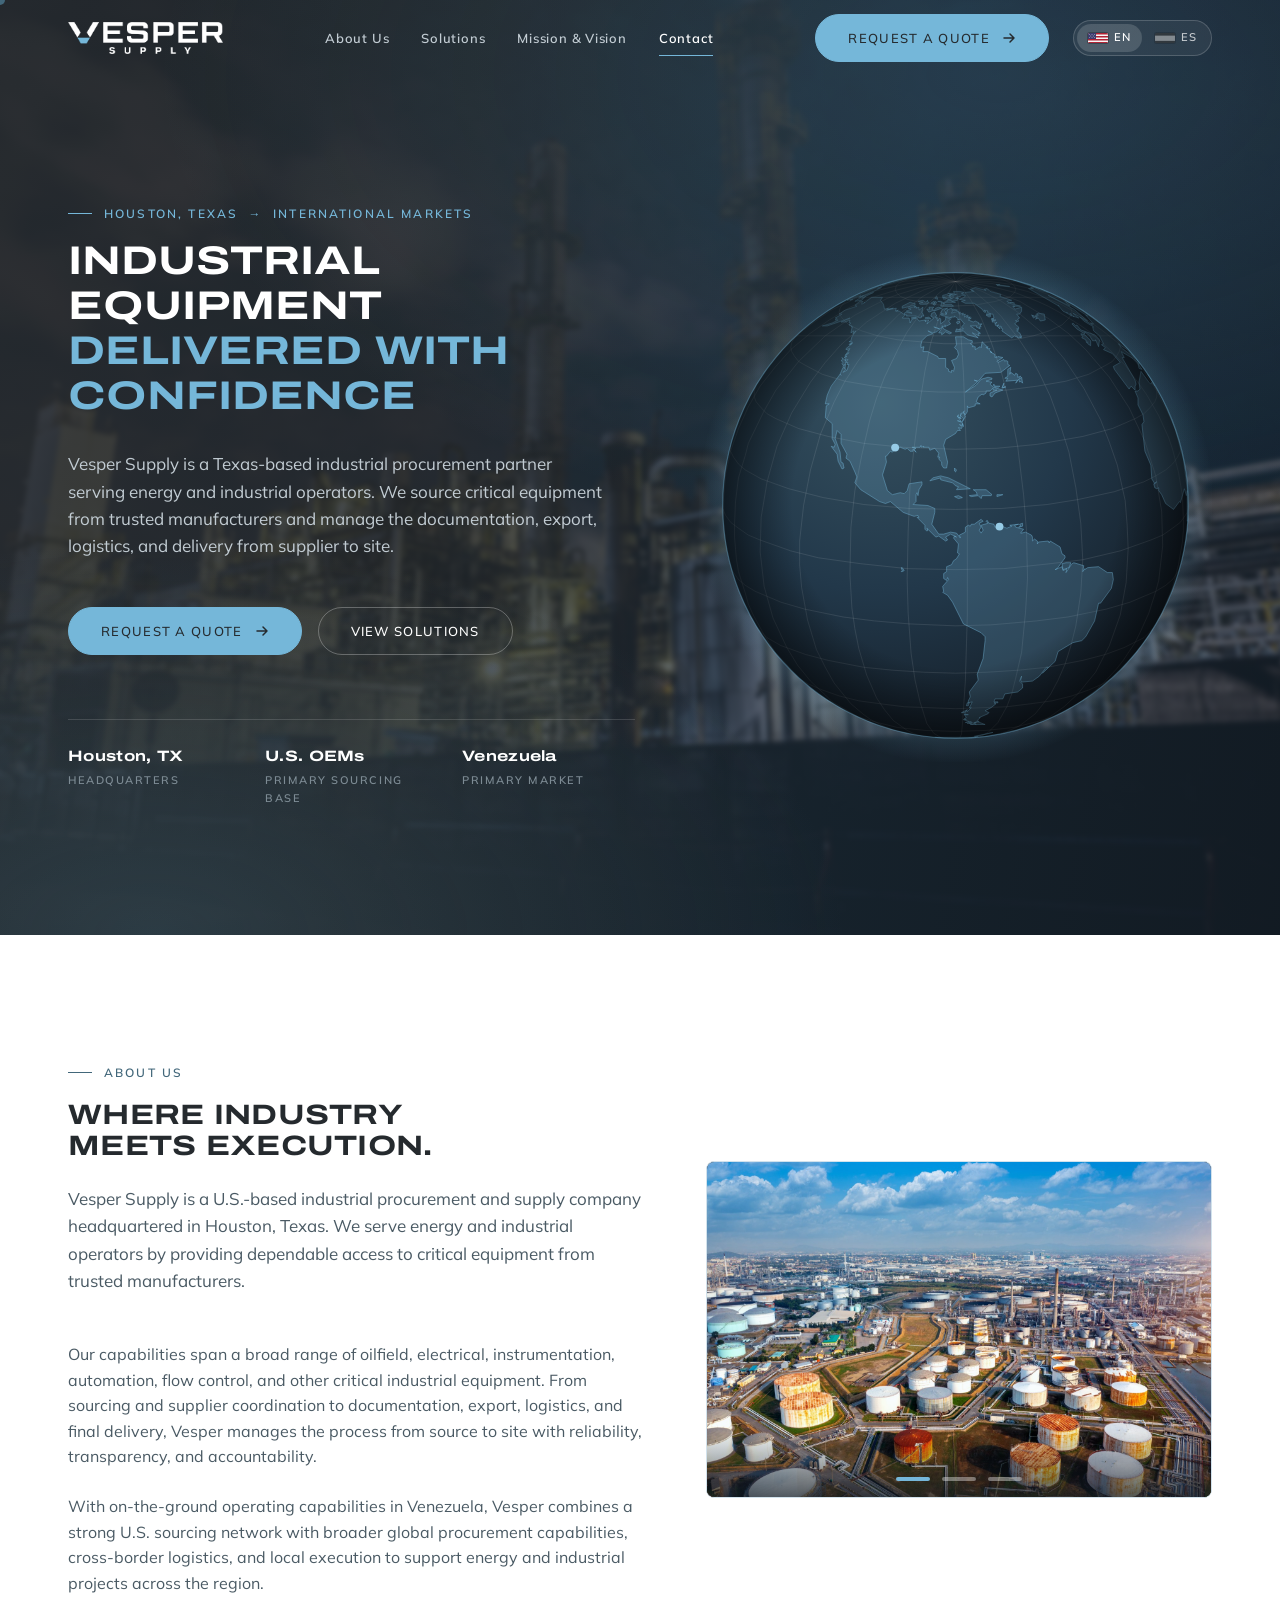
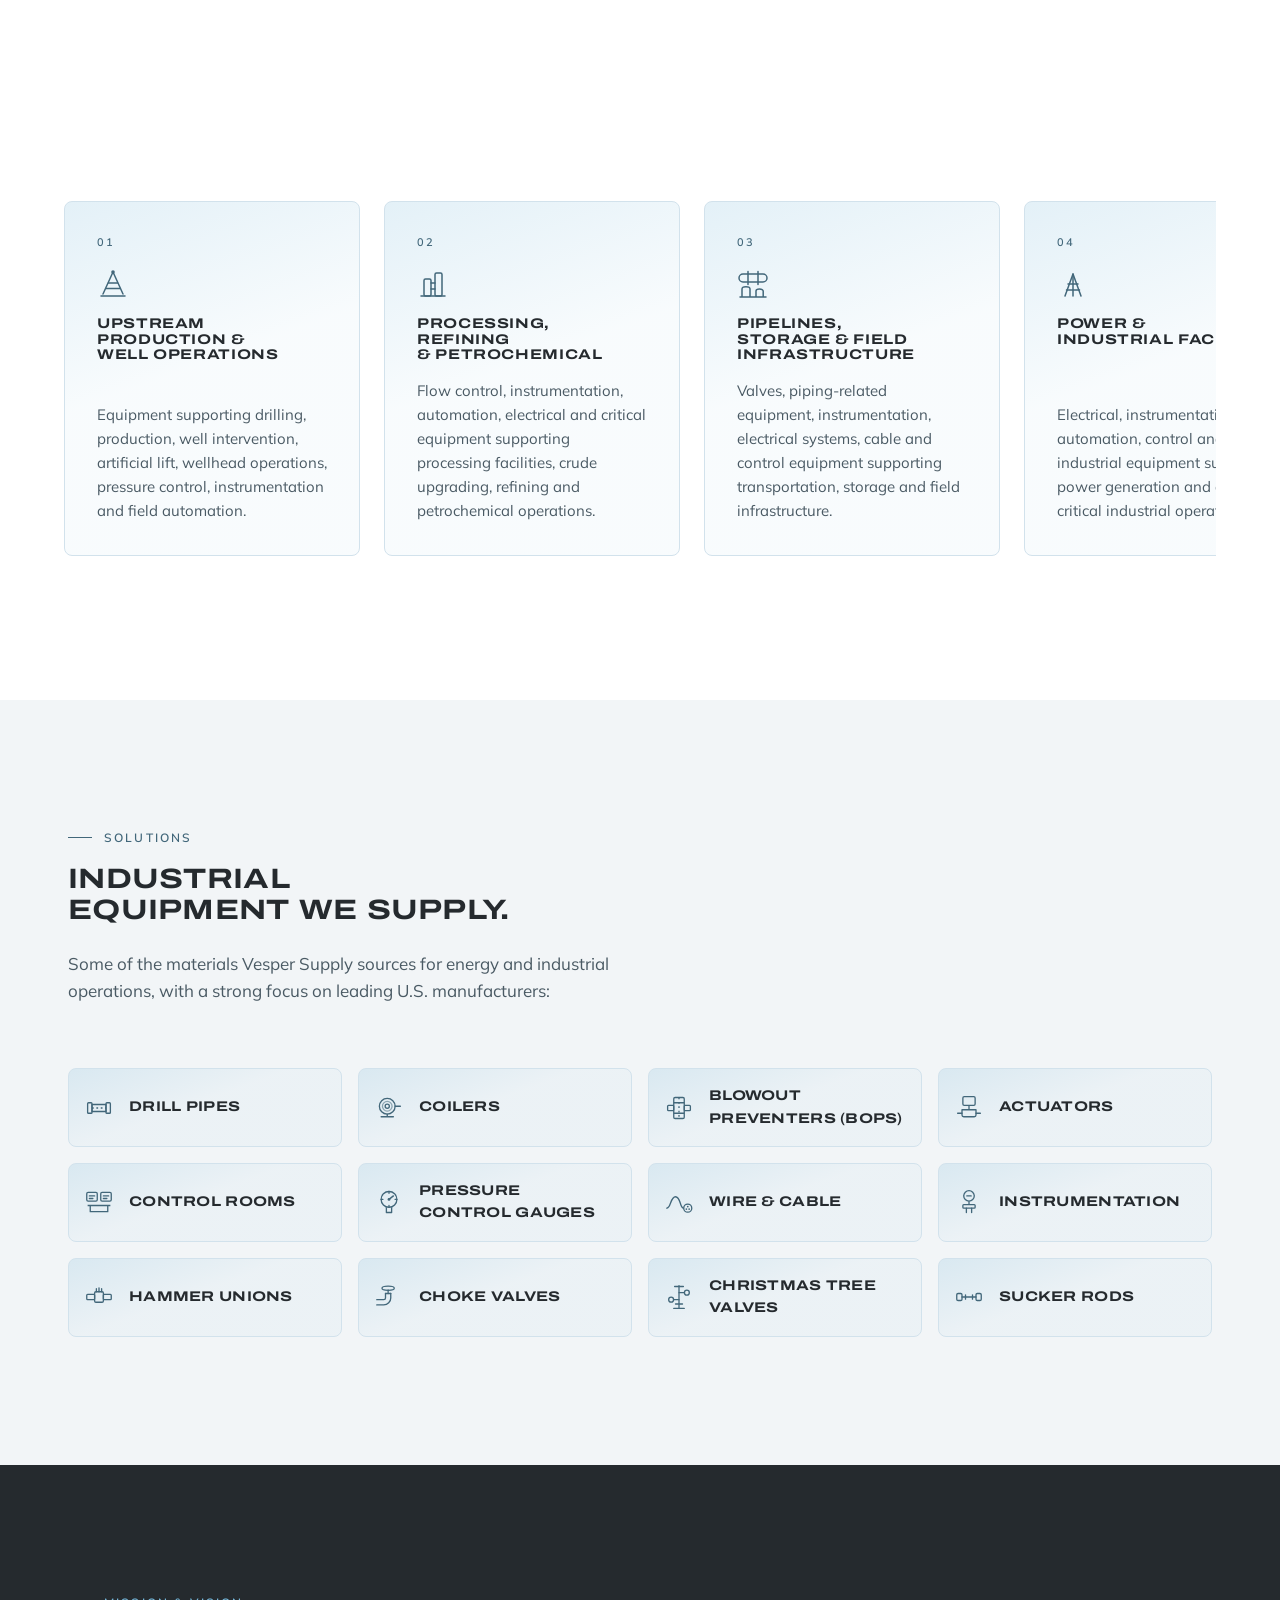
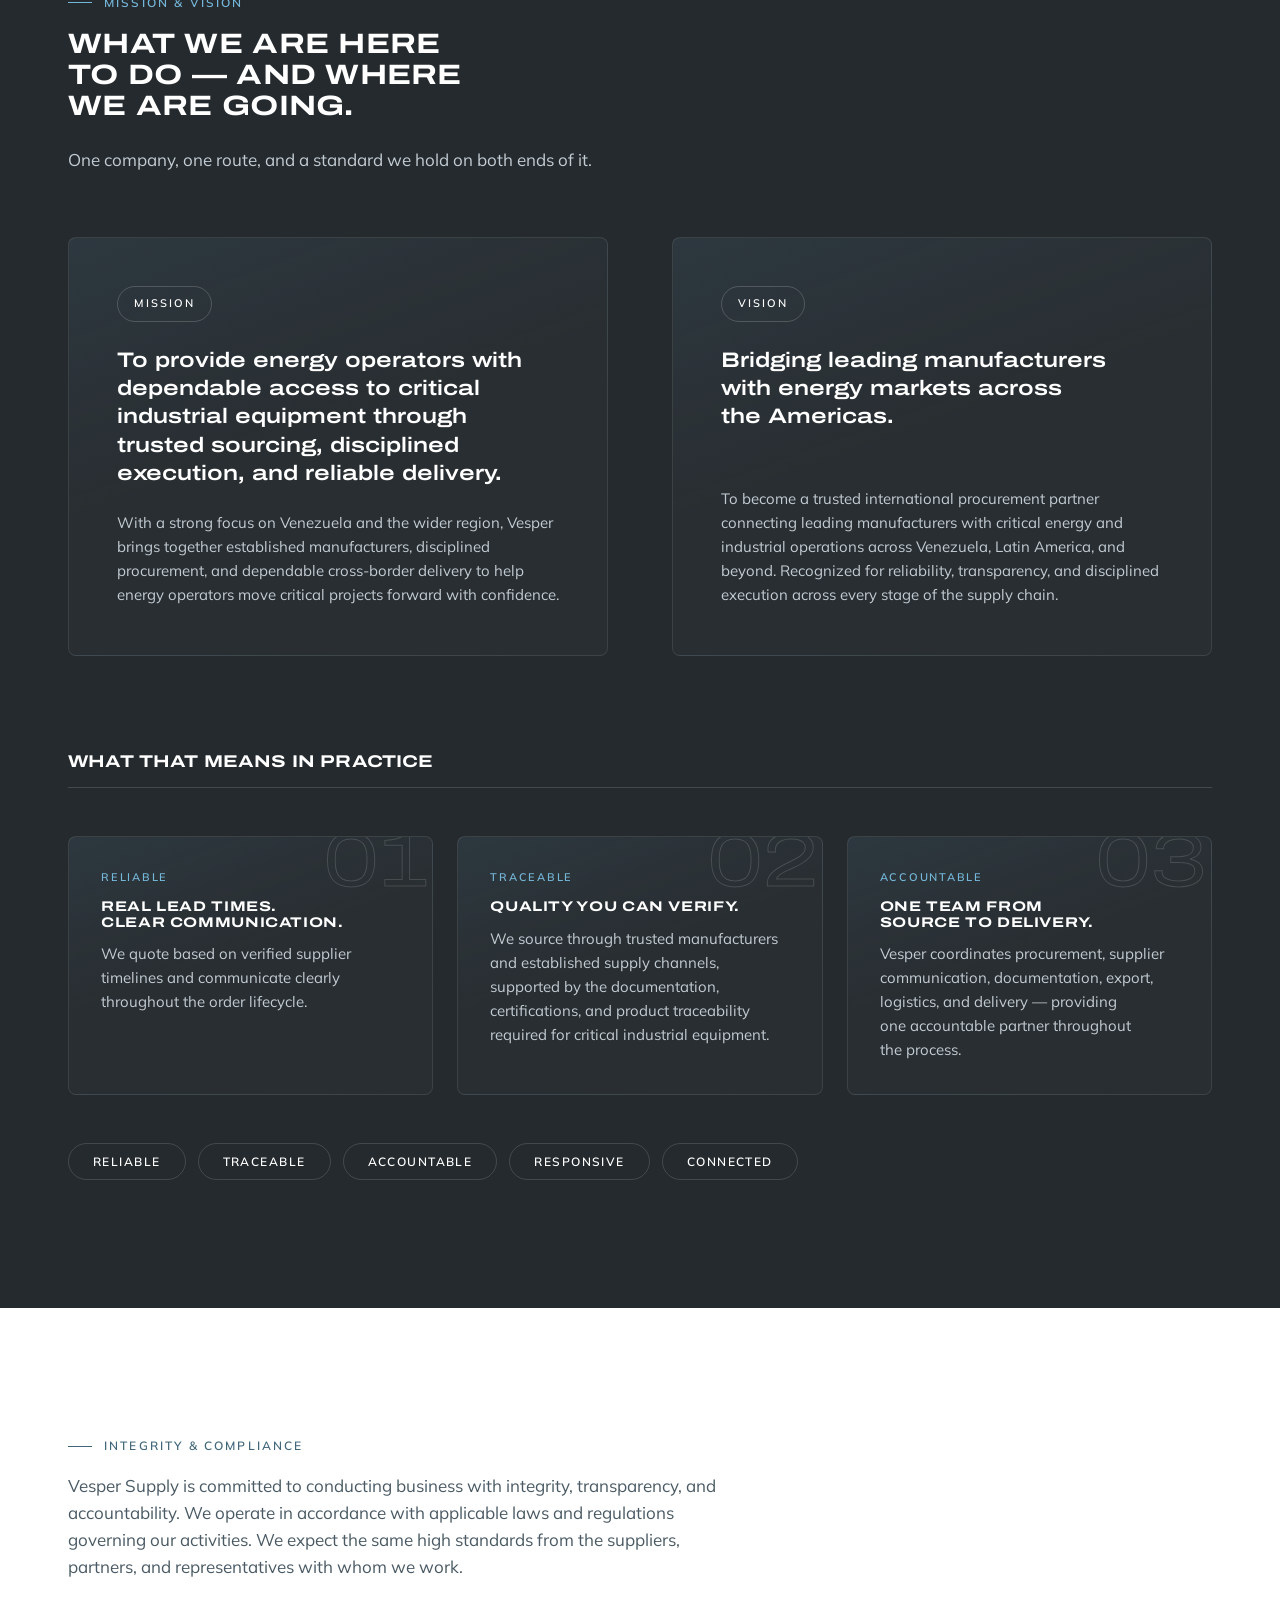
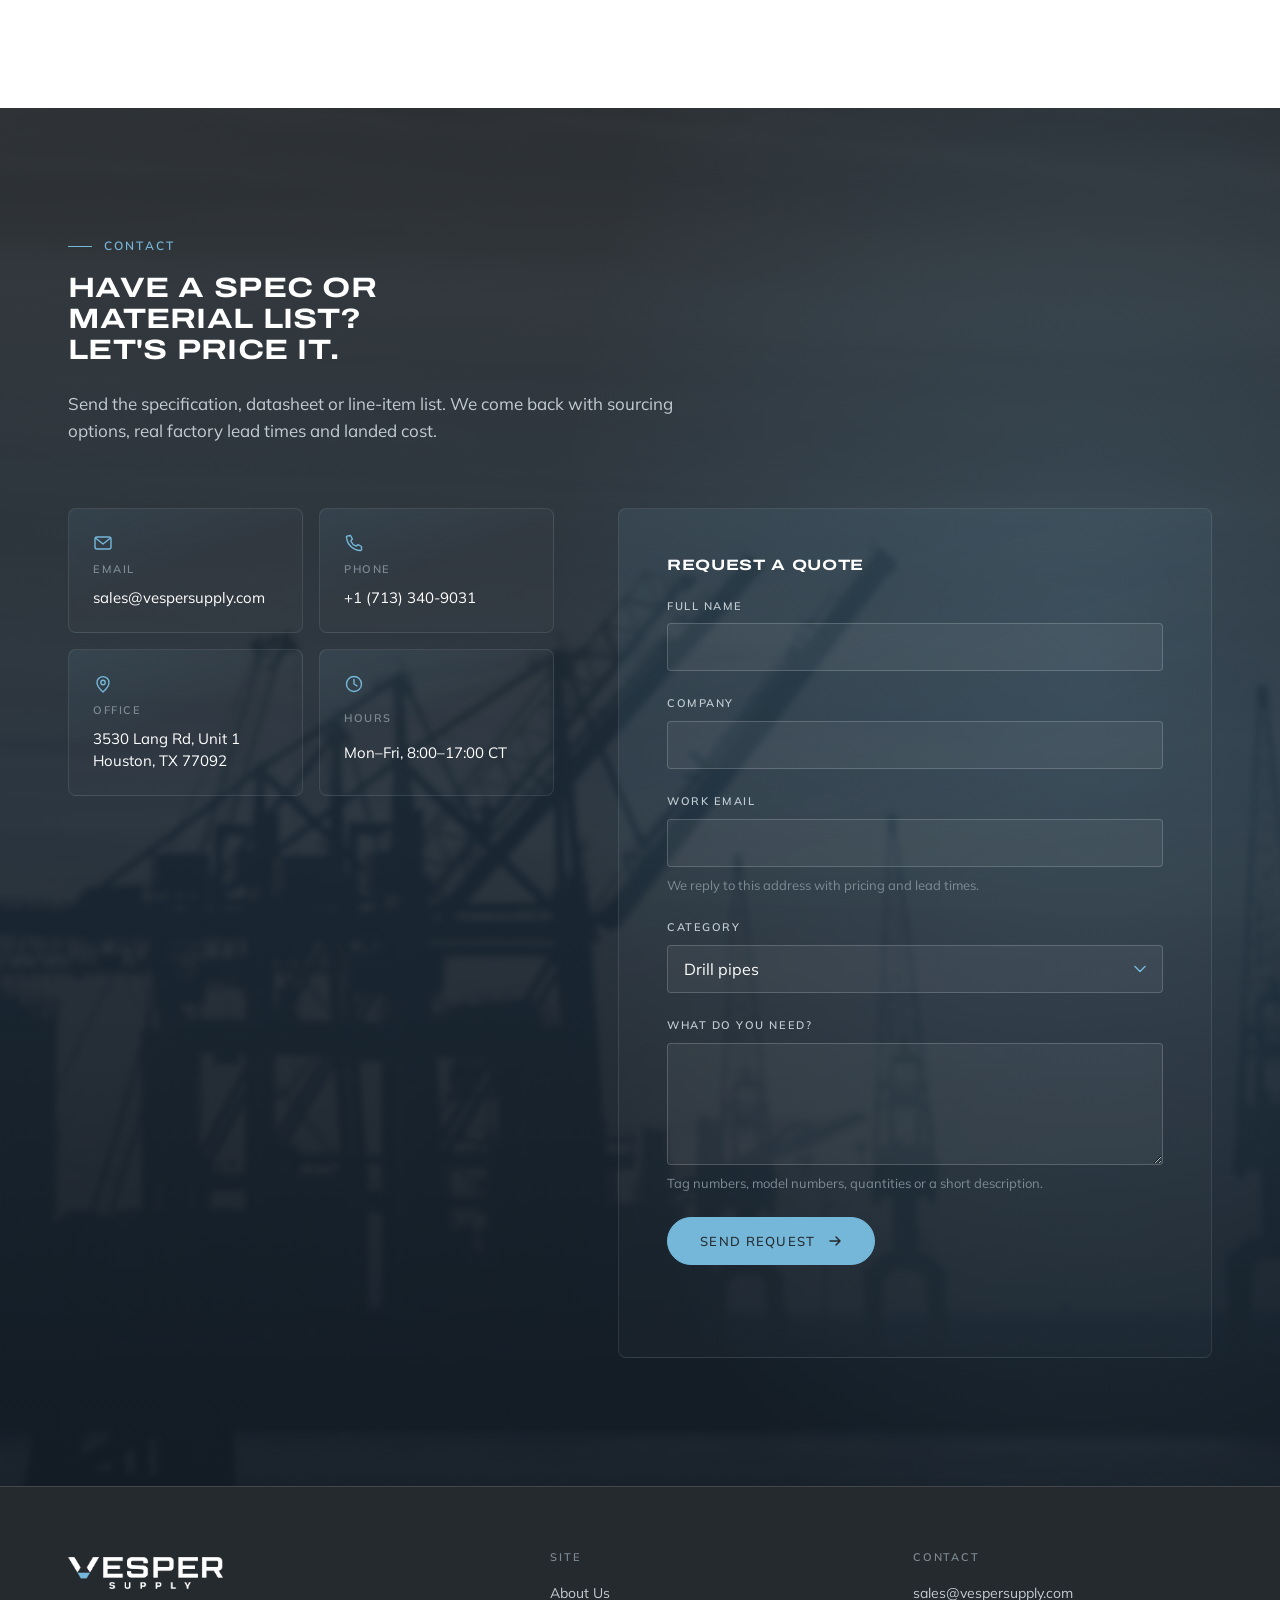
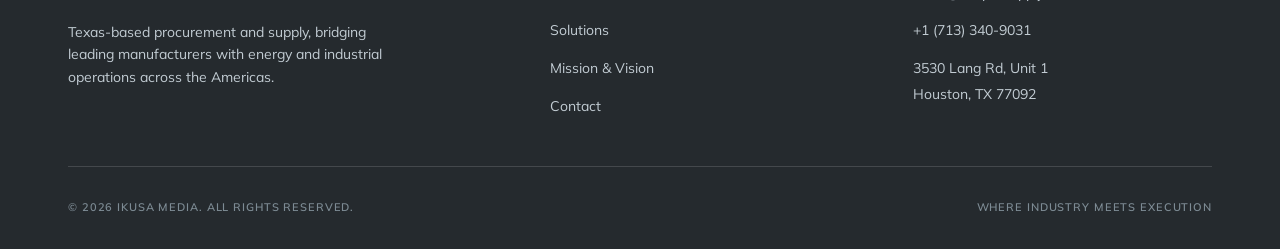
==== commit 1ea0cfda: "Redraw the switcher flags The US flag was drawn in a 22x15 box, but the real ratio is 19:10, so it r" ====
--- a/index.html
+++ b/index.html
@@ -62,11 +62,11 @@
     <div class="lang" role="group" aria-label="Language" data-i18n-aria="lang.group">
       <button class="lang__btn is-current" type="button" data-lang-btn="en"
               aria-pressed="true" aria-label="View in English" data-i18n-aria="lang.en">
-        <svg class="lang__flag" viewBox="0 0 22 15" aria-hidden="true" focusable="false"><rect width="22" height="15" fill="#fff"/><g fill="#B22234"><rect width="22" height="1.15"/><rect y="2.3" width="22" height="1.15"/><rect y="4.6" width="22" height="1.15"/><rect y="6.9" width="22" height="1.15"/><rect y="9.2" width="22" height="1.15"/><rect y="11.5" width="22" height="1.15"/><rect y="13.85" width="22" height="1.15"/></g><rect width="9.5" height="8.05" fill="#3C3B6E"/><g fill="#fff"><circle cx="2" cy="1.6" r=".5"/><circle cx="4.6" cy="1.6" r=".5"/><circle cx="7.2" cy="1.6" r=".5"/><circle cx="3.3" cy="3.3" r=".5"/><circle cx="5.9" cy="3.3" r=".5"/><circle cx="2" cy="5" r=".5"/><circle cx="4.6" cy="5" r=".5"/><circle cx="7.2" cy="5" r=".5"/><circle cx="3.3" cy="6.7" r=".5"/><circle cx="5.9" cy="6.7" r=".5"/></g></svg><span class="lang__code">EN</span>
+        <svg class="lang__flag" viewBox="0 0 19 10" aria-hidden="true" focusable="false"><rect width="19" height="10" fill="#F7F7F7"/><g fill="#B22234"><rect width="19" height="1.43"/><rect y="2.86" width="19" height="1.43"/><rect y="5.71" width="19" height="1.43"/><rect y="8.57" width="19" height="1.43"/></g><rect width="7.6" height="5.71" fill="#3C3B6E"/><g fill="#fff"><circle cx="1.6" cy="1.35" r=".42"/><circle cx="3.8" cy="1.35" r=".42"/><circle cx="6" cy="1.35" r=".42"/><circle cx="2.7" cy="2.85" r=".42"/><circle cx="4.9" cy="2.85" r=".42"/><circle cx="1.6" cy="4.35" r=".42"/><circle cx="3.8" cy="4.35" r=".42"/><circle cx="6" cy="4.35" r=".42"/></g></svg><span class="lang__code">EN</span>
       </button>
       <button class="lang__btn" type="button" data-lang-btn="es"
               aria-pressed="false" aria-label="View in Spanish" data-i18n-aria="lang.es">
-        <svg class="lang__flag" viewBox="0 0 22 15" aria-hidden="true" focusable="false"><rect width="22" height="15" fill="#AA151B"/><rect y="3.75" width="22" height="7.5" fill="#F1BF00"/></svg><span class="lang__code">ES</span>
+        <svg class="lang__flag" viewBox="0 0 19 10" aria-hidden="true" focusable="false"><rect width="19" height="10" fill="#AA151B"/><rect y="2.5" width="19" height="5" fill="#F1BF00"/></svg><span class="lang__code">ES</span>
       </button>
     </div>
 
@@ -88,11 +88,11 @@
     <div class="lang lang--mobile" role="group" aria-label="Language" data-i18n-aria="lang.group">
       <button class="lang__btn is-current" type="button" data-lang-btn="en"
               aria-pressed="true" aria-label="View in English" data-i18n-aria="lang.en">
-        <svg class="lang__flag" viewBox="0 0 22 15" aria-hidden="true" focusable="false"><rect width="22" height="15" fill="#fff"/><g fill="#B22234"><rect width="22" height="1.15"/><rect y="2.3" width="22" height="1.15"/><rect y="4.6" width="22" height="1.15"/><rect y="6.9" width="22" height="1.15"/><rect y="9.2" width="22" height="1.15"/><rect y="11.5" width="22" height="1.15"/><rect y="13.85" width="22" height="1.15"/></g><rect width="9.5" height="8.05" fill="#3C3B6E"/><g fill="#fff"><circle cx="2" cy="1.6" r=".5"/><circle cx="4.6" cy="1.6" r=".5"/><circle cx="7.2" cy="1.6" r=".5"/><circle cx="3.3" cy="3.3" r=".5"/><circle cx="5.9" cy="3.3" r=".5"/><circle cx="2" cy="5" r=".5"/><circle cx="4.6" cy="5" r=".5"/><circle cx="7.2" cy="5" r=".5"/><circle cx="3.3" cy="6.7" r=".5"/><circle cx="5.9" cy="6.7" r=".5"/></g></svg><span class="lang__code">EN</span>
+        <svg class="lang__flag" viewBox="0 0 19 10" aria-hidden="true" focusable="false"><rect width="19" height="10" fill="#F7F7F7"/><g fill="#B22234"><rect width="19" height="1.43"/><rect y="2.86" width="19" height="1.43"/><rect y="5.71" width="19" height="1.43"/><rect y="8.57" width="19" height="1.43"/></g><rect width="7.6" height="5.71" fill="#3C3B6E"/><g fill="#fff"><circle cx="1.6" cy="1.35" r=".42"/><circle cx="3.8" cy="1.35" r=".42"/><circle cx="6" cy="1.35" r=".42"/><circle cx="2.7" cy="2.85" r=".42"/><circle cx="4.9" cy="2.85" r=".42"/><circle cx="1.6" cy="4.35" r=".42"/><circle cx="3.8" cy="4.35" r=".42"/><circle cx="6" cy="4.35" r=".42"/></g></svg><span class="lang__code">EN</span>
       </button>
       <button class="lang__btn" type="button" data-lang-btn="es"
               aria-pressed="false" aria-label="View in Spanish" data-i18n-aria="lang.es">
-        <svg class="lang__flag" viewBox="0 0 22 15" aria-hidden="true" focusable="false"><rect width="22" height="15" fill="#AA151B"/><rect y="3.75" width="22" height="7.5" fill="#F1BF00"/></svg><span class="lang__code">ES</span>
+        <svg class="lang__flag" viewBox="0 0 19 10" aria-hidden="true" focusable="false"><rect width="19" height="10" fill="#AA151B"/><rect y="2.5" width="19" height="5" fill="#F1BF00"/></svg><span class="lang__code">ES</span>
       </button>
     </div>
   </div>
--- a/styles.css
+++ b/styles.css
@@ -548,22 +548,26 @@
 
 .lang__flag {
   display: block;
-  width: 18px;
-  height: 12.3px;
-  border-radius: 2px;
-  box-shadow: 0 0 0 1px rgba(0, 0, 0, 0.22);
-  opacity: 0.82;
-  transition: opacity var(--dur) var(--ease);
+  width: 20px;
+  height: 10.53px;
+  border-radius: 1.5px;
+  box-shadow: 0 0 0 1px rgba(0, 0, 0, 0.25);
+  /* Two saturated flags shout in a header this restrained. The inactive one
+     sits back in grey and only the selected language carries colour, which
+     also makes the current choice readable at a glance. */
+  filter: grayscale(1);
+  opacity: 0.6;
+  transition: filter var(--dur) var(--ease), opacity var(--dur) var(--ease);
 }
 
 .lang__btn.is-current .lang__flag,
-.lang__btn:hover .lang__flag { opacity: 1; }
+.lang__btn:hover .lang__flag { filter: none; opacity: 1; }
 
 .lang__code { line-height: 1; }
 
 /* Roomier targets on the touch panel. */
 .lang--mobile .lang__btn { padding: 11px 18px; font-size: 0.76rem; }
-.lang--mobile .lang__flag { width: 21px; height: 14.3px; }
+.lang--mobile .lang__flag { width: 24px; height: 12.63px; }
 
 @media (prefers-reduced-motion: reduce) {
   .lang__btn, .lang__flag { transition: none; }
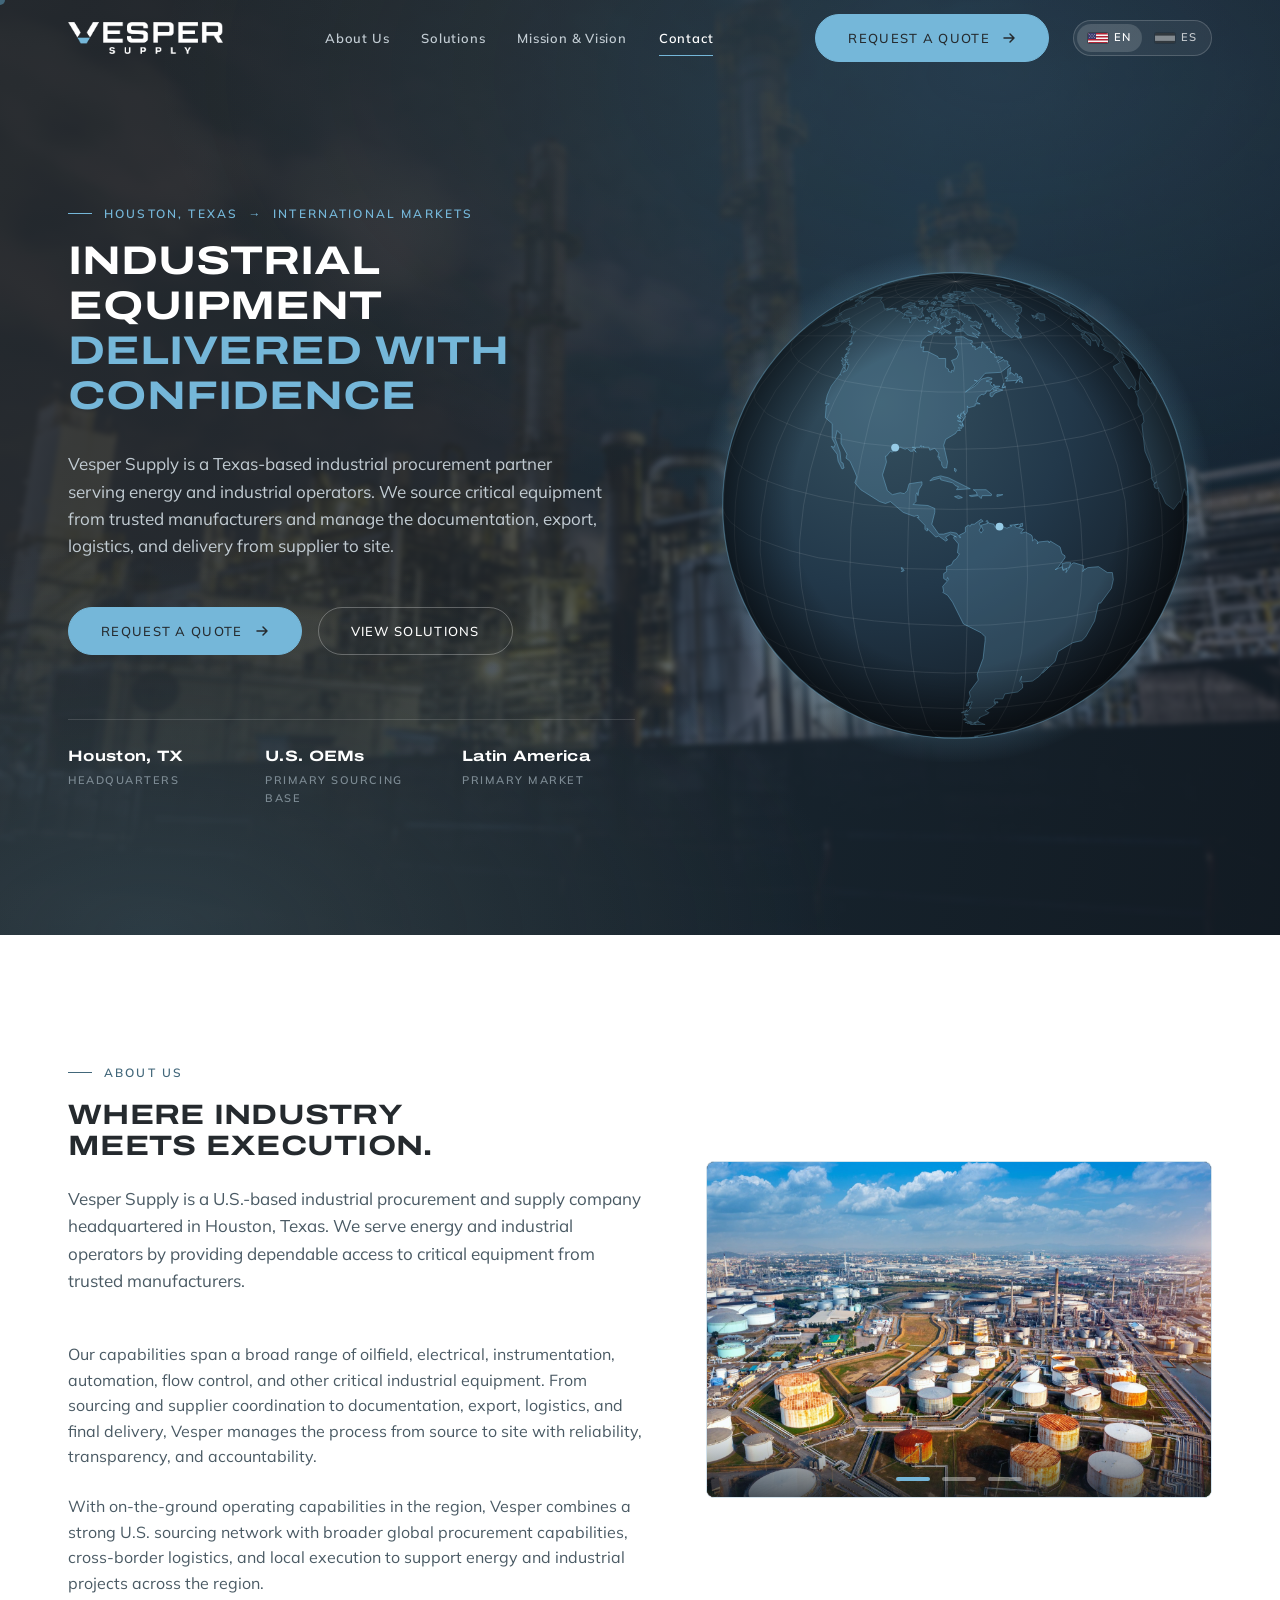
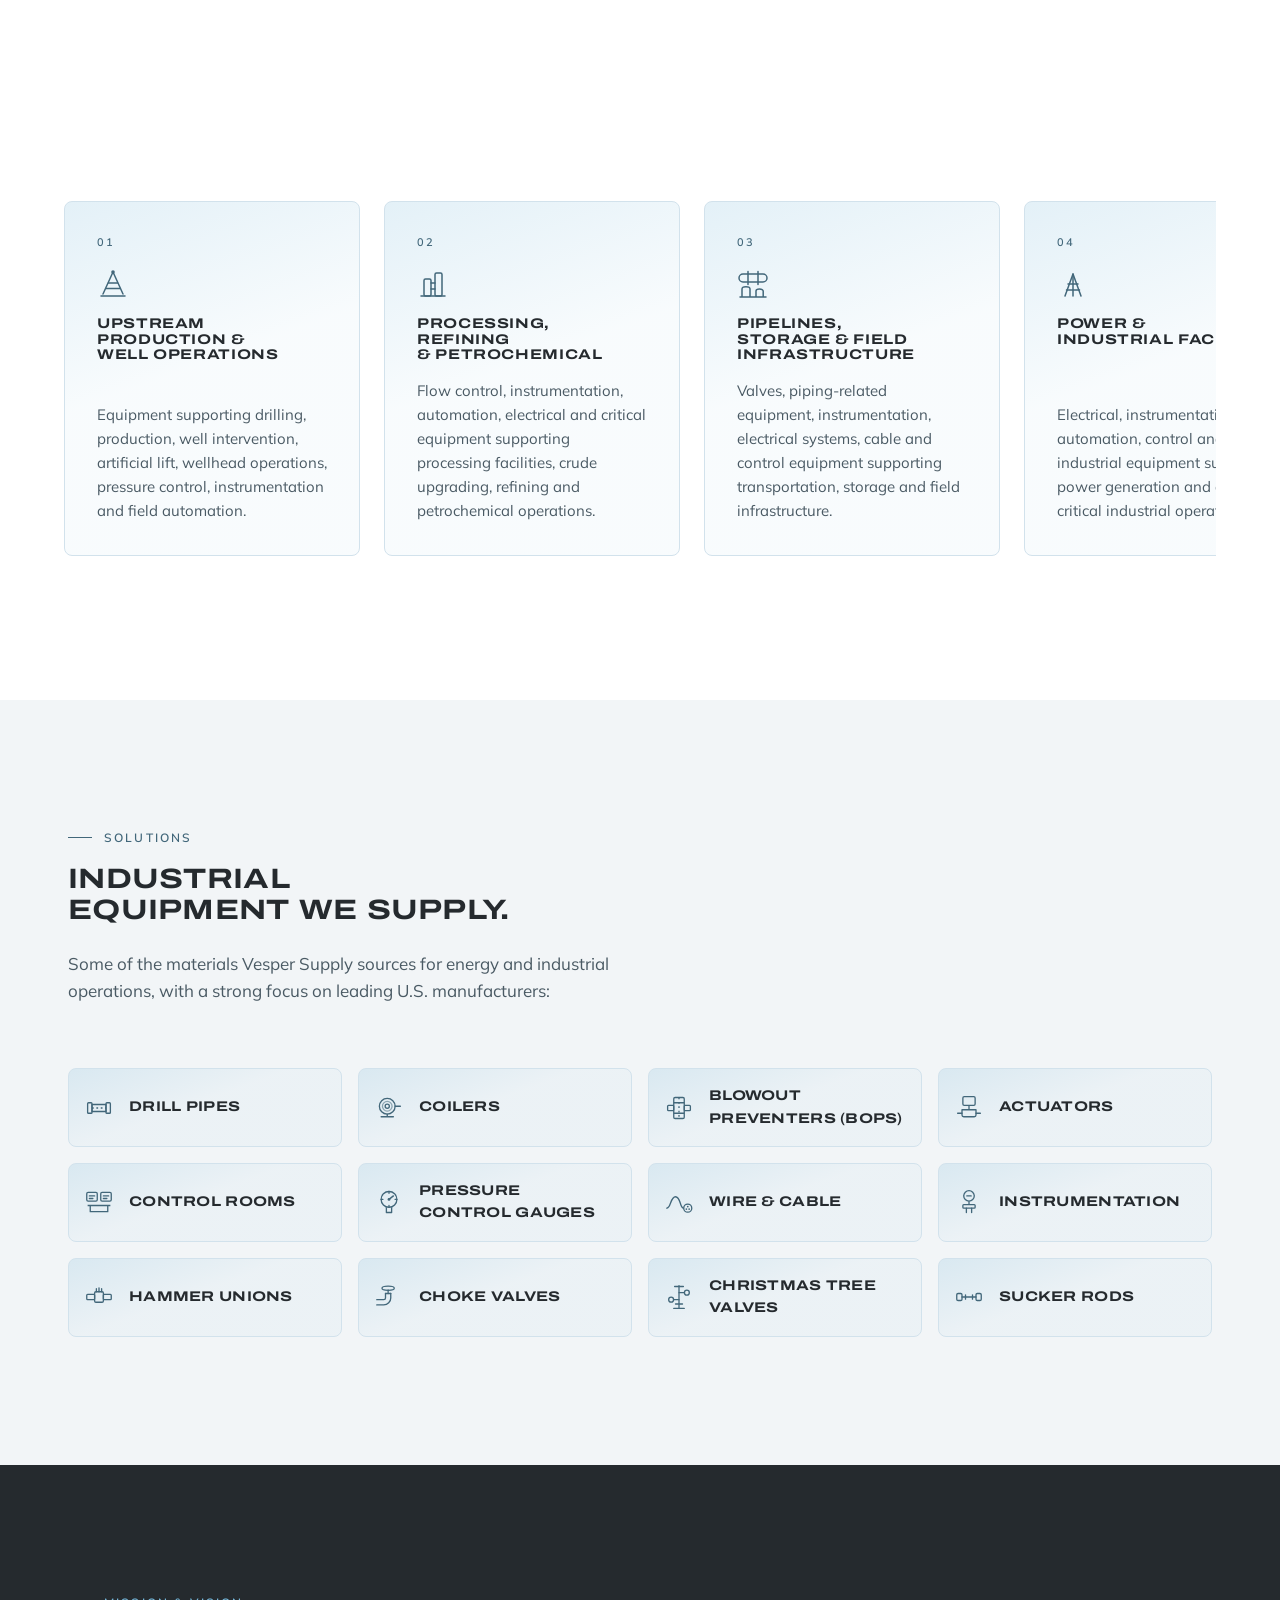
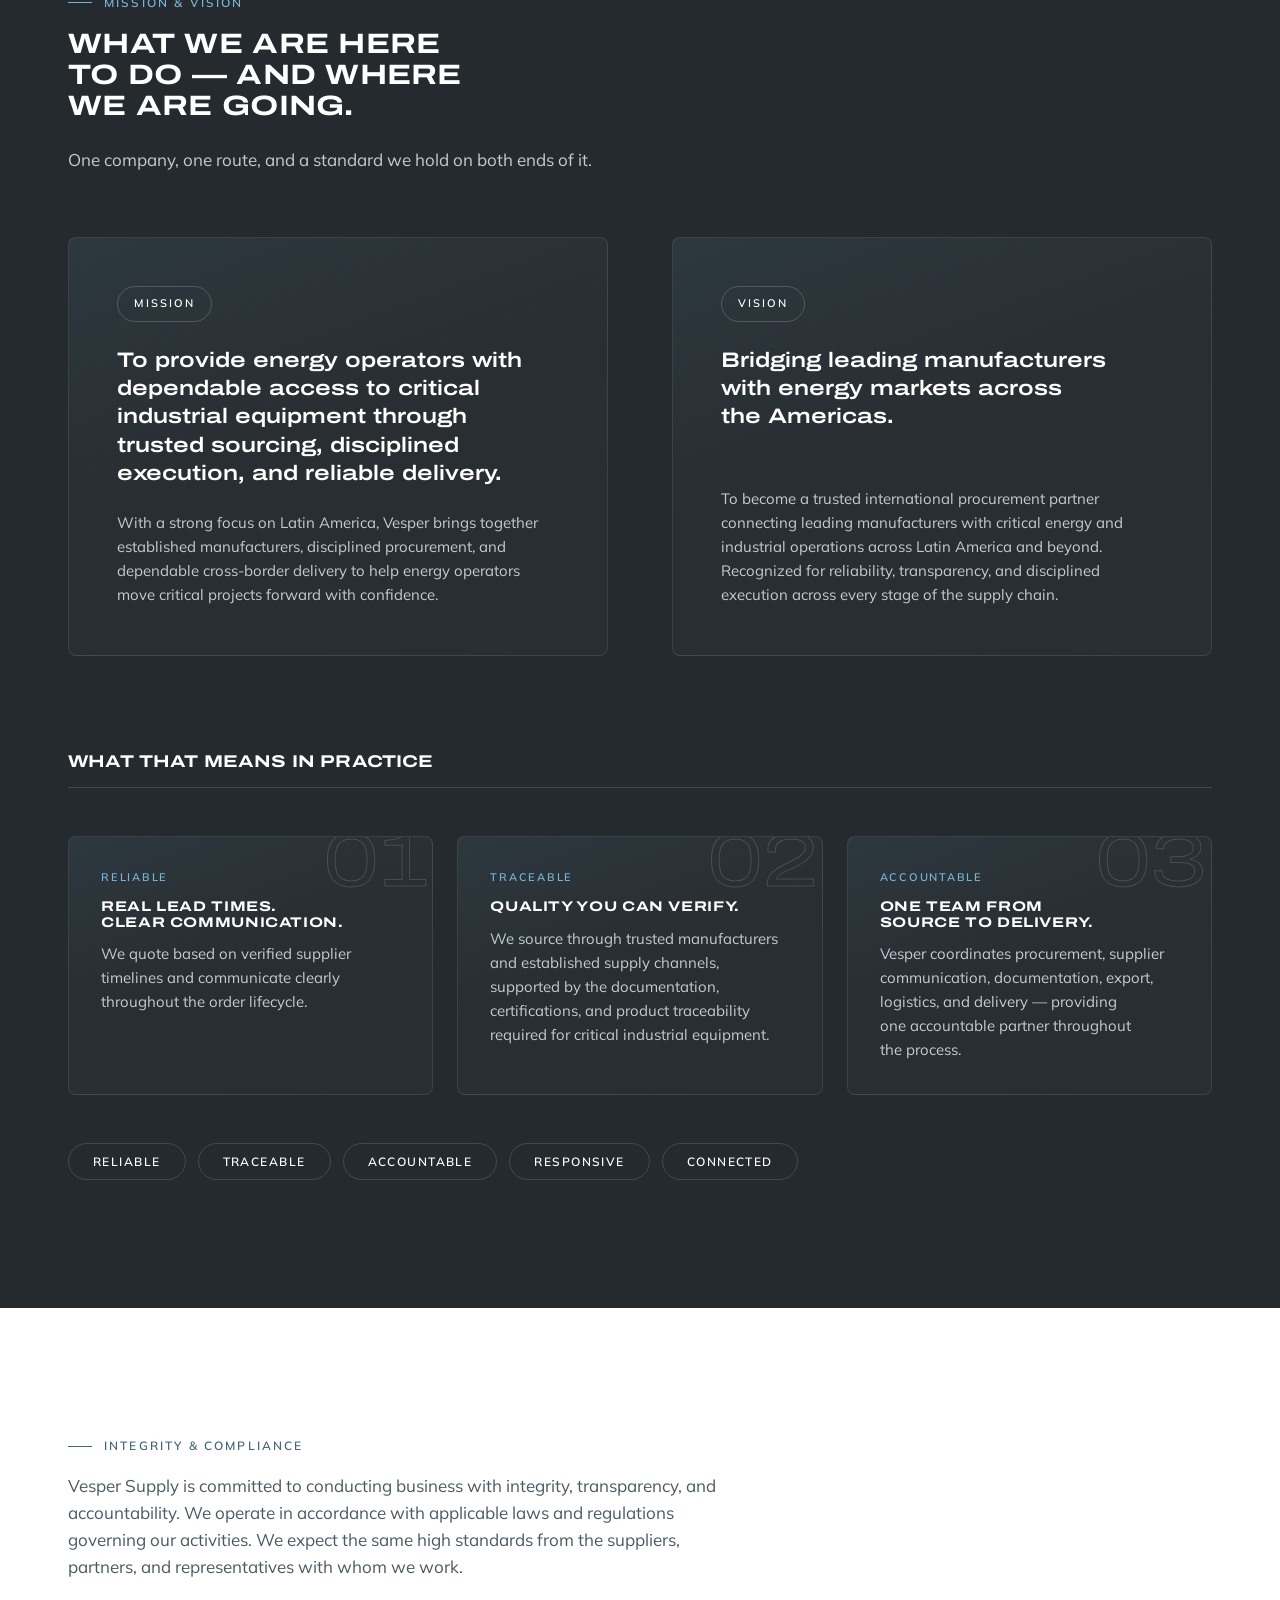
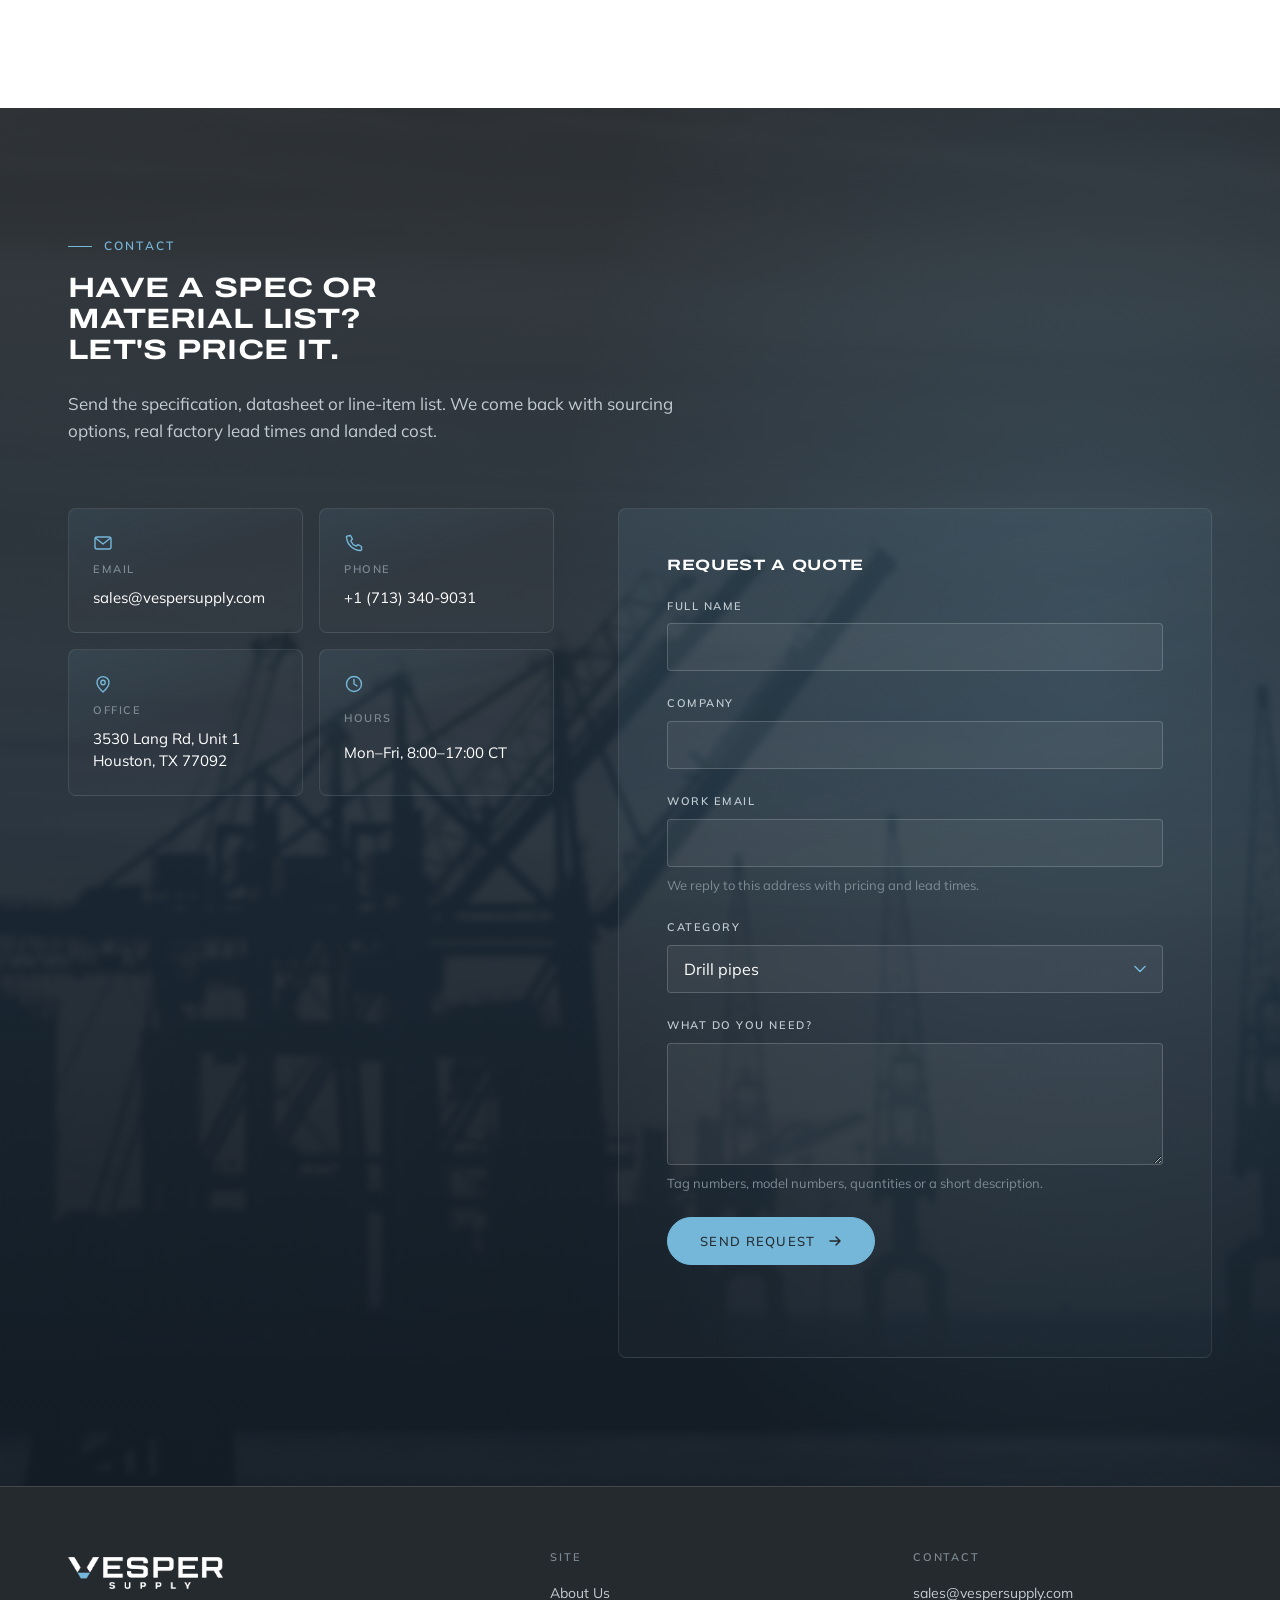
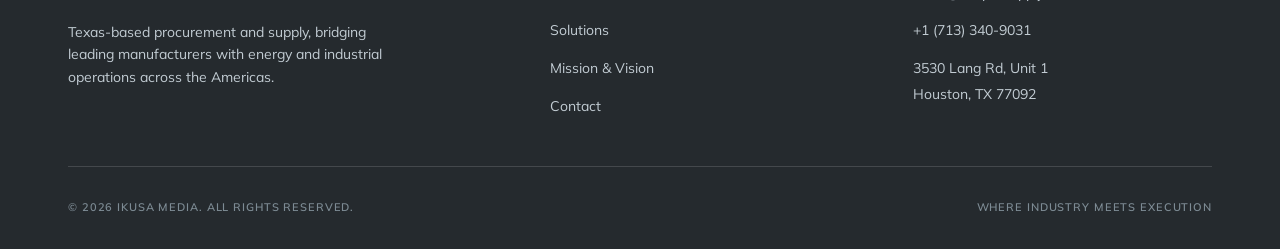
==== commit 1dbfad04: "Add a favicon and widen the market from Venezuela to Latin America The site had no favicon at all, s" ====
--- a/index.html
+++ b/index.html
@@ -4,7 +4,7 @@
 <meta charset="utf-8">
 <meta name="viewport" content="width=device-width, initial-scale=1">
 <title>Vesper Supply — Industrial Equipment Procurement &amp; Supply</title>
-<meta name="description" content="Texas-based procurement and supply. Vesper Supply sources instrumentation, drill pipes, valves, actuators, cable and other critical industrial equipment for energy and industrial operators, with a strong focus on leading U.S. manufacturers and on serving Venezuela and the wider region.">
+<meta name="description" content="Texas-based procurement and supply. Vesper Supply sources instrumentation, drill pipes, valves, actuators, cable and other critical industrial equipment for energy and industrial operators, with a strong focus on leading U.S. manufacturers and on serving Latin America.">
 
 <meta property="og:title" content="Vesper Supply — Industrial Equipment Procurement &amp; Supply">
 <meta property="og:description" content="Bridging U.S. manufacturing with energy markets across the Americas.">
@@ -18,6 +18,15 @@
      macOS/iOS; Mulish stands in for it elsewhere. -->
 <link href="https://fonts.googleapis.com/css2?family=Archivo:wdth,wght@125,600;125,700&family=Mulish:wght@400;500;600;700&display=swap" rel="stylesheet">
 <link rel="stylesheet" href="styles.css">
+
+<!-- The V isotype, white on brand ink so it holds up against both a light
+     and a dark browser chrome. .ico carries 16/32/48 for anything that
+     probes the root path. -->
+<link rel="icon" href="/favicon.ico" sizes="any">
+<link rel="icon" type="image/png" sizes="32x32" href="MEDIA/favicon/favicon-32.png">
+<link rel="icon" type="image/png" sizes="16x16" href="MEDIA/favicon/favicon-16.png">
+<link rel="apple-touch-icon" sizes="180x180" href="MEDIA/favicon/apple-touch-icon.png">
+<meta name="theme-color" content="#252A2E">
 </head>
 <body>
 
@@ -142,7 +151,7 @@
           <div class="spec__label" data-i18n="hero.spec2l">Primary sourcing base</div>
         </div>
         <div class="spec">
-          <div class="spec__value" data-i18n="hero.spec3v">Venezuela</div>
+          <div class="spec__value" data-i18n="hero.spec3v">Latin America</div>
           <div class="spec__label" data-i18n="hero.spec3l">Primary market</div>
         </div>
       </div>
@@ -155,7 +164,7 @@
              no labels. ─────────────────────────────────────────────────── -->
     <div class="globe reveal" data-delay="2" id="corridorDiagram">
       <svg class="globe__svg" viewBox="0 0 520 520" role="img" data-i18n-aria="hero.globe"
-           aria-label="Globe centred on the Gulf of Mexico and Caribbean, showing the supply route from Houston, Texas to the northern coast of Venezuela.">
+           aria-label="Globe centred on the Gulf of Mexico and Caribbean, showing the supply route from Houston, Texas to markets across Latin America.">
         <defs>
           <radialGradient id="globeBody" cx="34%" cy="28%" r="78%">
             <stop offset="0%"   stop-color="#35505F"/>
@@ -230,7 +239,7 @@
             source to site with reliability, transparency, and accountability.
           </p>
           <p data-i18n="about.p2">
-            With on-the-ground operating capabilities in Venezuela, Vesper combines a
+            With on-the-ground operating capabilities in the region, Vesper combines a
             strong U.S. sourcing network with broader global procurement capabilities,
             cross-border logistics, and local execution to support energy and
             industrial projects across the region.
@@ -414,7 +423,7 @@
           delivery.
         </p>
         <p class="duo__body" data-i18n="mis.mBody">
-          With a strong focus on Venezuela and the wider region, Vesper brings together
+          With a strong focus on Latin America, Vesper brings together
           established manufacturers, disciplined procurement, and dependable
           cross-border delivery to help energy operators move critical projects forward
           with confidence.
@@ -429,7 +438,7 @@
         <p class="duo__body" data-i18n="mis.vBody">
           To become a trusted international procurement partner connecting leading
           manufacturers with critical energy and industrial operations across
-          Venezuela, Latin America, and beyond. Recognized for reliability,
+          Latin America and beyond. Recognized for reliability,
           transparency, and disciplined execution across every stage of the supply
           chain.
         </p>
